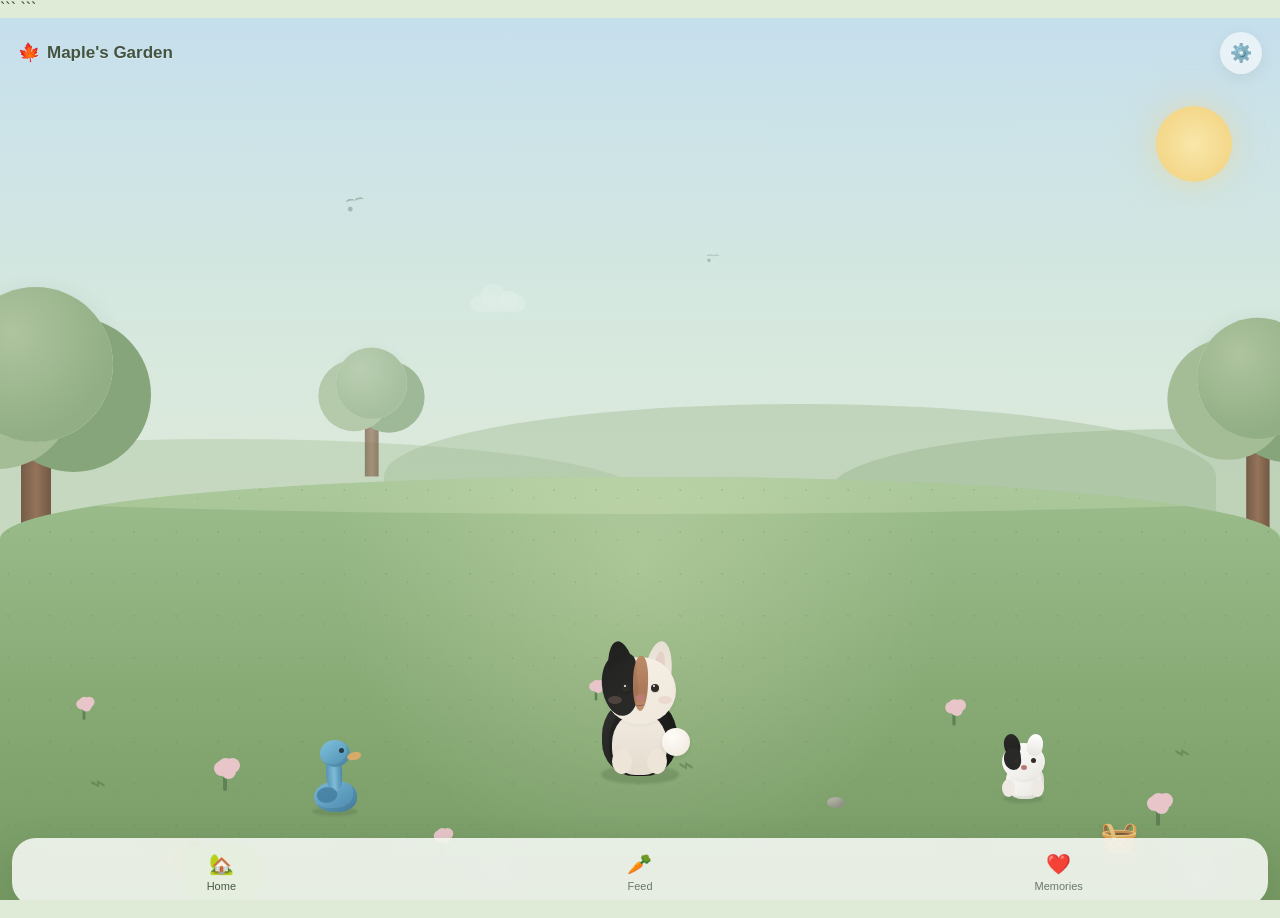
==== Maple/index.html @ 2dfc3975 "Add files via upload" ====
<!DOCTYPE html>

<html lang="en">
<head>
    <meta charset="UTF-8">

```
<meta
    name="viewport"
    content="width=device-width, initial-scale=1.0, viewport-fit=cover"
>

<meta name="theme-color" content="#dfead7">

<meta name="apple-mobile-web-app-capable" content="yes">
<meta name="apple-mobile-web-app-status-bar-style" content="default">
<meta name="apple-mobile-web-app-title" content="Maple's Garden">

<title>Maple's Garden 🍁</title>

<link rel="manifest" href="manifest.json">
<link rel="apple-touch-icon" href="assets/icon.svg">
<link rel="stylesheet" href="styles.css">
```

</head>

<body>

<div id="app">

```
<!-- TOP BAR -->
<header class="top-bar">

    <div class="app-title">
        <span class="maple-leaf">🍁</span>
        <span>Maple's Garden</span>
    </div>

    <button
        id="settingsButton"
        class="icon-button"
        aria-label="Settings"
    >
        ⚙️
    </button>

</header>


<!-- MAIN WORLD -->
<main id="world">

    <!-- SKY -->
    <div class="sky">

        <div id="sun" class="sun"></div>
        <div id="moon" class="moon"></div>

        <div class="cloud cloud-one"></div>
        <div class="cloud cloud-two"></div>
        <div class="cloud cloud-three"></div>

        <div class="bird bird-one">•</div>
        <div class="bird bird-two">•</div>

    </div>


    <!-- DISTANT LANDSCAPE -->
    <div class="distant-hills">

        <div class="hill hill-one"></div>
        <div class="hill hill-two"></div>
        <div class="hill hill-three"></div>

    </div>


    <!-- TREES -->
    <div class="trees">

        <div class="tree tree-one">
            <div class="tree-crown"></div>
            <div class="tree-trunk"></div>
        </div>

        <div class="tree tree-two">
            <div class="tree-crown"></div>
            <div class="tree-trunk"></div>
        </div>

        <div class="tree tree-three">
            <div class="tree-crown"></div>
            <div class="tree-trunk"></div>
        </div>

    </div>


    <!-- GARDEN -->
    <div class="garden">

        <div class="garden-light"></div>
        <div class="grass-layer"></div>


        <!-- GRASS TUFTS -->
        <div class="grass-tuft tuft-one">⌁</div>
        <div class="grass-tuft tuft-two">⌁</div>
        <div class="grass-tuft tuft-three">⌁</div>
        <div class="grass-tuft tuft-four">⌁</div>
        <div class="grass-tuft tuft-five">⌁</div>


        <!-- FLOWERS -->
        <div class="flower flower-one"><span></span></div>
        <div class="flower flower-two"><span></span></div>
        <div class="flower flower-three"><span></span></div>
        <div class="flower flower-four"><span></span></div>
        <div class="flower flower-five"><span></span></div>
        <div class="flower flower-six"><span></span></div>


        <!-- GARDEN OBJECTS -->

        <div
            class="garden-object carrot"
            title="Maple's carrot"
        >
            🥕
        </div>

        <div class="garden-object basket">
            🧺
        </div>

        <div class="garden-stone stone-one"></div>
        <div class="garden-stone stone-two"></div>
        <div class="garden-stone stone-three"></div>


        <!-- =====================================================
             MEEPS' SPECIAL TOYS
             Blue long-necked duck
             White and black rabbit teddy
             ===================================================== -->

        <div
            class="special-toy duck-toy"
            id="duckToy"
            aria-hidden="true"
        >

            <div class="duck-body"></div>

            <div class="duck-neck"></div>

            <div class="duck-head">

                <div class="duck-eye"></div>

                <div class="duck-beak"></div>

            </div>

            <div class="duck-wing"></div>

        </div>


        <div
            class="special-toy rabbit-teddy-toy"
            id="rabbitTeddyToy"
            aria-hidden="true"
        >

            <div class="teddy-body"></div>

            <div class="teddy-head">

                <div class="teddy-ear-black"></div>

                <div class="teddy-ear-white"></div>

                <div class="teddy-face-patch"></div>

                <div class="teddy-eye teddy-eye-left"></div>

                <div class="teddy-eye teddy-eye-right"></div>

                <div class="teddy-nose"></div>

            </div>

            <div class="teddy-paw teddy-paw-left"></div>

            <div class="teddy-paw teddy-paw-right"></div>

        </div>


        <!-- =====================================================
             MEEPS
             ===================================================== -->

        <div
            id="rabbit"
            class="rabbit idle"
            role="button"
            tabindex="0"
            aria-label="Meeps"
        >

            <div class="rabbit-shadow"></div>

            <div class="rabbit-body">

                <!-- EARS -->
                <div class="ear maple-black-ear"></div>
                <div class="ear maple-light-ear"></div>


                <!-- HEAD -->
                <div class="rabbit-head">

                    <!-- BLACK FACE PATCH -->
                    <div class="maple-face-patch"></div>


                    <!-- TAN FOREHEAD STRIPE -->
                    <div class="maple-tan-stripe"></div>


                    <!-- EYES -->
                    <div class="eye eye-left">
                        <span class="eye-glint"></span>
                    </div>

                    <div class="eye eye-right">
                        <span class="eye-glint"></span>
                    </div>


                    <!-- CHEEKS -->
                    <div class="cheek cheek-left"></div>
                    <div class="cheek cheek-right"></div>


                    <!-- NOSE -->
                    <div class="nose"></div>


                    <!-- MOUTH -->
                    <div class="mouth"></div>

                </div>


                <!-- CHEST PATCH -->
                <div class="cream-chest"></div>


                <!-- FRONT PAWS -->
                <div class="front-paw paw-left"></div>
                <div class="front-paw paw-right"></div>


                <!-- TAIL -->
                <div class="rabbit-tail"></div>

            </div>

        </div>


        <!-- MESSAGE -->
        <div
            id="messageBubble"
            class="message-bubble hidden"
        >

            <span id="messageText"></span>

        </div>


        <!-- HEART -->
        <div
            id="heartEffect"
            class="heart-effect hidden"
        >
            ❤️
        </div>

    </div>

</main>


<!-- BOTTOM NAV -->
<nav class="bottom-nav">

    <button
        id="homeButton"
        class="nav-button active"
    >
        <span class="nav-icon">🏡</span>
        <span>Home</span>
    </button>


    <button
        id="feedButton"
        class="nav-button"
    >
        <span class="nav-icon">🥕</span>
        <span>Feed</span>
    </button>


    <button
        id="memoriesButton"
        class="nav-button"
    >
        <span class="nav-icon">❤️</span>
        <span>Memories</span>
    </button>

</nav>


<!-- =========================================================
     MEMORIES SCREEN
     ========================================================= -->

<section
    id="memoriesScreen"
    class="overlay-screen hidden"
>

    <div class="screen-header">

        <button
            id="closeMemoriesButton"
            class="back-button"
            aria-label="Back"
        >
            ←
        </button>

        <div>

            <h2>Maple's Memories</h2>

            <p class="screen-subtitle">
                Little moments that stay with us.
            </p>

        </div>

    </div>


    <div class="memory-card">

        <div
            class="memory-placeholder"
            id="memoryPlaceholder"
        >
            🐰
        </div>


        <h3>Keep a little piece of Maple</h3>


        <p>
            Add favourite photos and little moments
            with Maple here.
        </p>


        <label
            for="memoryFileInput"
            class="photo-upload-button"
        >
            📸 Add a Memory
        </label>


        <input
            type="file"
            id="memoryFileInput"
            accept="image/*"
            capture="environment"
            hidden
        >

    </div>


    <!-- UPLOAD PANEL -->
    <div
        id="memoryUploadPanel"
        class="memory-upload-panel hidden"
    >

        <div class="upload-preview-wrapper">

            <img
                id="memoryPreview"
                class="memory-preview"
                alt="Memory preview"
            >

        </div>


        <label class="input-label">

            Caption

            <input
                type="text"
                id="memoryCaption"
                class="memory-input"
                maxlength="100"
                placeholder="A little moment with Maple..."
            >

        </label>


        <label class="input-label">

            Date

            <input
                type="date"
                id="memoryDate"
                class="memory-input"
            >

        </label>


        <div class="upload-actions">

            <button
                id="cancelMemoryButton"
                class="secondary-action-button"
            >
                Cancel
            </button>


            <button
                id="saveMemoryButton"
                class="primary-button"
            >
                Save Memory ❤️
            </button>

        </div>


        <p
            id="uploadStatus"
            class="upload-status"
        ></p>

    </div>


    <!-- MEMORY GALLERY -->
    <div class="memories-section">

        <div class="memories-section-header">

            <h3>Your Memories</h3>

            <span
                id="memoryCount"
                class="memory-count"
            >
                0
            </span>

        </div>


        <div
            id="memoryGallery"
            class="memory-gallery"
        ></div>


        <div
            id="emptyMemories"
            class="empty-memories"
        >

            <div class="empty-memory-icon">
                🐰
            </div>


            <h3>Your memories will live here</h3>


            <p>
                Add your first photo of Maple
                to start filling the garden.
            </p>

        </div>

    </div>

</section>


<!-- =========================================================
     PHOTO VIEWER
     ========================================================= -->

<div
    id="photoViewer"
    class="photo-viewer hidden"
>

    <button
        id="closePhotoViewer"
        class="photo-viewer-close"
        aria-label="Close photo"
    >
        ×
    </button>


    <img
        id="viewerImage"
        src=""
        alt="Maple memory"
    >


    <div
        id="viewerCaption"
        class="viewer-caption"
    ></div>

</div>


<!-- =========================================================
     SETTINGS
     ========================================================= -->

<section
    id="settingsScreen"
    class="overlay-screen hidden"
>

    <div class="screen-header">

        <button
            id="closeSettingsButton"
            class="back-button"
            aria-label="Back"
        >
            ←
        </button>


        <h2>Settings</h2>

    </div>


    <div class="settings-content">

        <div class="setting-card">

            <div>

                <strong>Maple's visits</strong>

                <p>
                    How often Maple interacts with you.
                </p>

            </div>


            <select id="visitFrequency">

                <option value="often">
                    Often
                </option>

                <option
                    value="normal"
                    selected
                >
                    Occasionally
                </option>

                <option value="rare">
                    Rarely
                </option>

                <option value="off">
                    Off
                </option>

            </select>

        </div>


        <div class="setting-card">

            <div>

                <strong>Sound</strong>

                <p>
                    Little garden sounds.
                </p>

            </div>


            <label class="toggle">

                <input
                    type="checkbox"
                    id="soundToggle"
                >

                <span class="slider"></span>

            </label>

        </div>


        <div class="setting-card">

            <div>

                <strong>Maple's personality</strong>

                <p>
                    Gentle, curious and always ready
                    for a hop.
                </p>

            </div>


            <span class="setting-value">
                Gentle
            </span>

        </div>

    </div>

</section>


<!-- =========================================================
     FEED MODAL
     ========================================================= -->

<div
    id="feedModal"
    class="modal hidden"
>

    <div class="modal-card">

        <div class="modal-rabbit">
            🐰
        </div>


        <h2>
            Give Maple a snack?
        </h2>


        <p>
            Choose something for Maple.
        </p>


        <div class="food-options">

            <button
                class="food-button"
                data-food="carrot"
            >
                🥕
                <span>Carrot</span>
            </button>


            <button
                class="food-button"
                data-food="grass"
            >
                🌿
                <span>Grass</span>
            </button>


            <button
                class="food-button"
                data-food="apple"
            >
                🍎
                <span>Apple</span>
            </button>

        </div>


        <button
            id="closeFeedButton"
            class="secondary-button"
        >
            Maybe later
        </button>

    </div>

</div>
```

</div>

<script src="app.js"></script>

</body>
</html>
---- Maple/styles.css ----
/* =========================================================
   MAPLE'S GARDEN
   Visual Style v2 — Clean CSS
   ========================================================= */

* {
    box-sizing: border-box;
    margin: 0;
    padding: 0;
}

html,
body {
    width: 100%;
    height: 100%;
    overflow: hidden;
}

body {
    font-family:
        -apple-system,
        BlinkMacSystemFont,
        "Segoe UI",
        sans-serif;

    background: #dfead7;
    color: #344234;
    -webkit-font-smoothing: antialiased;
    user-select: none;
}

/* =========================================================
   APP
   ========================================================= */

#app {
    position: relative;
    width: 100%;
    height: 100%;
    overflow: hidden;
    background: #dfead7;
}

/* =========================================================
   TOP BAR
   ========================================================= */

.top-bar {
    position: absolute;
    top: 0;
    left: 0;
    width: 100%;
    height: 70px;

    padding:
        env(safe-area-inset-top)
        18px
        0
        18px;

    display: flex;
    align-items: center;
    justify-content: space-between;

    z-index: 100;
}

.app-title {
    display: flex;
    align-items: center;
    gap: 7px;

    font-size: 17px;
    font-weight: 600;
    color: #435441;

    text-shadow:
        0 1px 1px rgba(255, 255, 255, 0.4);
}

.maple-leaf {
    display: inline-block;
    font-size: 18px;
    transform: rotate(-8deg);
}

.icon-button {
    width: 42px;
    height: 42px;

    border: none;
    border-radius: 50%;
    background: rgba(255, 255, 255, 0.58);

    font-size: 18px;
    cursor: pointer;

    backdrop-filter: blur(10px);

    box-shadow:
        0 4px 15px rgba(50, 70, 50, 0.08);
}

/* =========================================================
   WORLD
   ========================================================= */

#world {
    position: absolute;
    inset: 0;
    overflow: hidden;
}

/* =========================================================
   SKY
   ========================================================= */

.sky {
    position: absolute;
    inset: 0;
    height: 66%;

    background:
        linear-gradient(
            to bottom,
            #c6dfed 0%,
            #d5e8df 48%,
            #e2ead7 100%
        );

    transition: background 2s ease;
}

/* =========================================================
   SUN
   ========================================================= */

.sun {
    position: absolute;

    width: 76px;
    height: 76px;
    border-radius: 50%;

    background:
        radial-gradient(
            circle,
            #f9e7aa 0%,
            #f4d88b 65%,
            #efce78 100%
        );

    top: 88px;
    right: 48px;

    box-shadow:
        0 0 25px rgba(244, 216, 139, 0.45),
        0 0 60px rgba(244, 216, 139, 0.2);
}

/* =========================================================
   MOON
   ========================================================= */

.moon {
    position: absolute;

    width: 58px;
    height: 58px;
    border-radius: 50%;

    background: #f7f2d9;

    top: 92px;
    right: 58px;

    opacity: 0;
    transition: opacity 1s ease;

    box-shadow:
        0 0 25px rgba(245, 241, 217, 0.3);
}

.moon::after {
    content: "";

    position: absolute;
    width: 58px;
    height: 58px;
    border-radius: 50%;

    background: #314754;

    left: 18px;
    top: -7px;
}

/* =========================================================
   CLOUDS
   ========================================================= */

.cloud {
    position: absolute;

    width: 100px;
    height: 31px;
    border-radius: 30px;

    background: rgba(255, 255, 255, 0.42);
    filter: blur(0.2px);
}

.cloud::before,
.cloud::after {
    content: "";

    position: absolute;

    background: rgba(255, 255, 255, 0.42);
    border-radius: 50%;
}

.cloud::before {
    width: 45px;
    height: 45px;

    left: 18px;
    bottom: 7px;
}

.cloud::after {
    width: 34px;
    height: 34px;

    right: 12px;
    bottom: 5px;
}

.cloud-one {
    top: 128px;
    left: -100px;

    animation:
        cloudMove
        38s
        linear
        infinite;
}

.cloud-two {
    top: 205px;
    right: -120px;

    transform: scale(0.72);

    animation:
        cloudMoveReverse
        48s
        linear
        infinite;
}

.cloud-three {
    top: 270px;
    left: 35%;

    transform: scale(0.55);
    opacity: 0.35;

    animation:
        cloudFloat
        30s
        ease-in-out
        infinite;
}

@keyframes cloudMove {
    from {
        transform: translateX(-100px);
    }

    to {
        transform: translateX(520px);
    }
}

@keyframes cloudMoveReverse {
    from {
        transform: translateX(100px);
    }

    to {
        transform: translateX(-520px);
    }
}

@keyframes cloudFloat {
    0%,
    100% {
        transform:
            translateX(-15px)
            scale(0.55);
    }

    50% {
        transform:
            translateX(15px)
            scale(0.55);
    }
}

/* =========================================================
   BIRDS
   ========================================================= */

.bird {
    position: absolute;

    width: 18px;
    height: 8px;

    color: #718478;
    font-size: 18px;
    opacity: 0.45;

    transform: rotate(-10deg);
}

.bird::before,
.bird::after {
    content: "";

    position: absolute;

    width: 9px;
    height: 5px;

    border-top:
        2px solid #718478;

    border-radius: 50%;
}

.bird::before {
    left: 0;
}

.bird::after {
    right: 0;
}

.bird-one {
    top: 180px;
    left: 27%;

    animation:
        birdFly
        18s
        linear
        infinite;
}

.bird-two {
    top: 235px;
    left: 55%;

    transform: scale(0.7);

    animation:
        birdFly
        23s
        linear
        infinite;
}

@keyframes birdFly {
    from {
        transform:
            translateX(-50px)
            translateY(0);
    }

    50% {
        transform:
            translateX(70px)
            translateY(-8px);
    }

    to {
        transform:
            translateX(180px)
            translateY(0);
    }
}

/* =========================================================
   DISTANT HILLS
   ========================================================= */

.distant-hills {
    position: absolute;

    left: 0;
    right: 0;
    top: 34%;
    height: 25%;

    z-index: 2;
    pointer-events: none;
}

.hill {
    position: absolute;

    bottom: 0;

    border-radius: 50% 50% 0 0;
    opacity: 0.45;
}

.hill-one {
    left: -15%;

    width: 65%;
    height: 110px;

    background: #a9c39d;
}

.hill-two {
    left: 30%;

    width: 65%;
    height: 145px;

    background: #a2bd97;
}

.hill-three {
    right: -20%;

    width: 55%;
    height: 120px;

    background: #97b58c;
}

/* =========================================================
   TREES
   ========================================================= */

.trees {
    position: absolute;

    top: 19%;
    left: 0;
    width: 100%;
    height: 42%;

    z-index: 4;
    pointer-events: none;
}

.tree {
    position: absolute;
    bottom: 0;
}

.tree-one {
    left: -42px;
}

.tree-two {
    right: -55px;

    transform: scale(0.78);
}

.tree-three {
    left: 23%;
    bottom: 15px;

    transform: scale(0.46);
    opacity: 0.7;
}

.tree-trunk {
    width: 30px;
    height: 125px;

    background:
        linear-gradient(
            to right,
            #755b47,
            #94745a,
            #735844
        );

    margin: auto;

    border-radius:
        10px
        10px
        0
        0;
}

.tree-crown {
    position: relative;

    width: 155px;
    height: 155px;

    background:
        radial-gradient(
            circle at 35% 30%,
            #aec49f,
            #91ae84 70%
        );

    border-radius: 50%;

    box-shadow:
        -38px 27px 0 #a5bd96,
        38px 30px 0 #86a57b,
        0 5px 25px rgba(50, 80, 50, 0.1);
}

/* =========================================================
   GARDEN
   ========================================================= */

.garden {
    position: absolute;

    left: 0;
    right: 0;
    bottom: 0;
    height: 49%;

    overflow: hidden;

    background:
        linear-gradient(
            to bottom,
            #9cbd8d 0%,
            #88ab76 48%,
            #759862 100%
        );

    border-radius:
        48%
        48%
        0
        0 /
        14%
        14%
        0
        0;

    z-index: 10;
}

.garden::before {
    content: "";

    position: absolute;

    left: -10%;
    right: -10%;
    top: -18px;
    height: 55px;

    border-radius: 50%;

    background:
        rgba(189, 214, 170, 0.45);
}

.garden-light {
    position: absolute;
    inset: 0;

    background:
        radial-gradient(
            circle at 50% 20%,
            rgba(255, 255, 220, 0.22),
            transparent 42%
        );

    pointer-events: none;
}

.grass-layer {
    position: absolute;
    inset: 0;

    opacity: 0.18;

    background-image:
        radial-gradient(
            circle at 20% 30%,
            #4f7348 1px,
            transparent 1px
        ),
        radial-gradient(
            circle at 70% 50%,
            #4f7348 1px,
            transparent 1px
        );

    background-size:
        42px 42px;
}

/* =========================================================
   GRASS TUFTS
   ========================================================= */

.grass-tuft {
    position: absolute;

    color: #55794e;
    font-size: 27px;
    opacity: 0.55;

    z-index: 4;
}

.tuft-one {
    left: 7%;
    bottom: 27%;
}

.tuft-two {
    left: 28%;
    bottom: 12%;
}

.tuft-three {
    left: 53%;
    bottom: 31%;
}

.tuft-four {
    right: 24%;
    bottom: 14%;
}

.tuft-five {
    right: 7%;
    bottom: 34%;
}

/* =========================================================
   FLOWERS
   ========================================================= */

.flower {
    position: absolute;

    width: 14px;
    height: 32px;

    z-index: 5;
}

.flower::before {
    content: "";

    position: absolute;

    width: 4px;
    height: 25px;

    background: #5d8255;

    left: 5px;
    top: 8px;

    border-radius: 5px;
}

.flower span {
    position: absolute;

    width: 15px;
    height: 15px;

    border-radius: 50%;

    background: #e7c5c9;

    top: 0;

    box-shadow:
        7px 0 0 #e7c5c9,
        3px 6px 0 #e7c5c9,
        -4px 3px 0 #e7c5c9;
}

.flower-one {
    left: 17%;
    bottom: 29%;
}

.flower-two {
    left: 74%;
    bottom: 43%;

    transform: scale(0.8);
}

.flower-three {
    left: 34%;
    bottom: 14%;

    transform: scale(0.75);
}

.flower-four {
    right: 9%;
    bottom: 21%;
}

.flower-five {
    left: 46%;
    bottom: 48%;

    transform: scale(0.62);
}

.flower-six {
    left: 6%;
    bottom: 44%;

    transform: scale(0.7);
}

/* =========================================================
   GARDEN OBJECTS
   ========================================================= */

.garden-object {
    position: absolute;

    font-size: 31px;

    filter:
        drop-shadow(
            0 4px 3px rgba(0, 0, 0, 0.13)
        );

    z-index: 15;
}

.carrot {
    left: 13%;
    bottom: 10%;
}

.basket {
    right: 11%;
    bottom: 14%;
    opacity: 0.82;
}

.garden-stone {
    position: absolute;

    background:
        linear-gradient(
            145deg,
            #b5b7a8,
            #929786
        );

    border-radius: 50%;

    box-shadow:
        inset -3px -3px 4px
        rgba(0, 0, 0, 0.08);
}

.stone-one {
    width: 25px;
    height: 14px;

    left: 38%;
    bottom: 9%;
}

.stone-two {
    width: 18px;
    height: 11px;

    right: 34%;
    bottom: 25%;
}

.stone-three {
    width: 30px;
    height: 16px;

    right: 5%;
    bottom: 8%;
}

/* =========================================================
   MEEPS' SPECIAL TOYS
   Blue Long-Necked Duck + White/Black Rabbit Teddy
   ========================================================= */

.special-toy {
    position: absolute;

    pointer-events: none;
    transform-origin: bottom center;

    z-index: 22;
    display: block;
}

/* =========================================================
   BLUE LONG-NECKED DUCK
   ========================================================= */

.duck-toy {
    left: 24%;
    bottom: 24%;
    width: 58px;
    height: 72px;
    animation:
        duckIdle
        4.5s
        ease-in-out
        infinite;
}

.duck-body {
    position: absolute;

    left: 7px;
    bottom: 0;

    width: 43px;
    height: 31px;

    background:
        linear-gradient(
            145deg,
            #78b8d8,
            #4a86aa
        );

    border-radius:
        55%
        48%
        45%
        50%;

    box-shadow:
        inset -4px -4px 0
        rgba(0, 0, 0, 0.09);
}

.duck-neck {
    position: absolute;

    left: 19px;
    bottom: 21px;

    width: 16px;
    height: 40px;

    background:
        linear-gradient(
            to right,
            #5794b5,
            #7dbbd6,
            #4b87a9
        );

    border-radius:
        50%
        50%
        40%
        40%;

    transform:
        rotate(-3deg);
}

.duck-head {
    position: absolute;

    left: 13px;
    top: 0;

    width: 30px;
    height: 27px;

    background:
        linear-gradient(
            145deg,
            #7fc1dd,
            #4d8eaf
        );

    border-radius: 50%;

    box-shadow:
        inset -3px -3px 0
        rgba(0, 0, 0, 0.08);
}

.duck-eye {
    position: absolute;

    width: 5px;
    height: 5px;

    border-radius: 50%;
    background: #273b43;

    right: 6px;
    top: 8px;
}

.duck-beak {
    position: absolute;

    width: 14px;
    height: 8px;

    right: -11px;
    top: 12px;

    background: #d6aa67;

    border-radius:
        70%
        40%
        60%
        40%;

    transform:
        rotate(-4deg);
}

.duck-wing {
    position: absolute;

    width: 20px;
    height: 16px;

    left: 10px;
    bottom: 9px;

    background:
        rgba(65, 122, 156, 0.78);

    border-radius:
        60%
        40%
        60%
        40%;

    transform:
        rotate(12deg);
}

.duck-toy::after {
    content: "";

    position: absolute;

    width: 46px;
    height: 9px;

    left: 5px;
    bottom: -4px;

    border-radius: 50%;

    background:
        rgba(45, 65, 40, 0.16);

    filter: blur(1px);

    z-index: -1;
}

/* =========================================================
   LITTLE WHITE + BLACK RABBIT TEDDY
   ========================================================= */

.rabbit-teddy-toy {
    right: 18%;
    bottom: 27%;
    width: 54px;
    height: 58px;
    animation:
        teddyIdle
        5.2s
        ease-in-out
        infinite;
}

.teddy-body {
    position: absolute;

    left: 10px;
    bottom: 0;

    width: 38px;
    height: 37px;

    background:
        linear-gradient(
            145deg,
            #ffffff,
            #e8e6df
        );

    border-radius:
        48%
        48%
        42%
        42%;

    box-shadow:
        inset -3px -3px 0
        rgba(0, 0, 0, 0.06);
}

.teddy-head {
    position: absolute;

    left: 6px;
    top: 2px;

    width: 43px;
    height: 37px;

    background:
        linear-gradient(
            145deg,
            #ffffff,
            #e9e7e1
        );

    border-radius: 50%;

    box-shadow:
        0 2px 3px
        rgba(0, 0, 0, 0.06);
}

.teddy-ear-black {
    position: absolute;

    width: 16px;
    height: 22px;

    left: 2px;
    top: -9px;

    background:
        linear-gradient(
            to bottom,
            #292a28,
            #20211f
        );

    border-radius:
        55%
        55%
        45%
        45%;

    transform:
        rotate(-12deg);
}

.teddy-ear-white {
    position: absolute;

    width: 16px;
    height: 22px;

    right: 2px;
    top: -9px;

    background:
        linear-gradient(
            to bottom,
            #ffffff,
            #e8e5df
        );

    border-radius:
        55%
        55%
        45%
        45%;

    transform:
        rotate(10deg);
}

.teddy-face-patch {
    position: absolute;

    width: 17px;
    height: 22px;

    left: 2px;
    top: 5px;

    background: #292a28;

    border-radius:
        50%
        35%
        45%
        55%;

    transform:
        rotate(-5deg);
}

.teddy-eye {
    position: absolute;

    width: 5px;
    height: 5px;

    border-radius: 50%;
    background: #302d29;

    top: 15px;

    z-index: 3;
}

.teddy-eye-left {
    left: 12px;
}

.teddy-eye-right {
    right: 9px;
}

.teddy-nose {
    position: absolute;

    width: 6px;
    height: 5px;

    left: 19px;
    top: 22px;

    border-radius: 50%;

    background: #b87976;

    z-index: 4;
}

.teddy-paw {
    position: absolute;

    width: 13px;
    height: 18px;

    bottom: 2px;

    background: #eeeae3;

    border-radius: 50%;
}

.teddy-paw-left {
    left: 6px;
}

.teddy-paw-right {
    right: 6px;
}

.rabbit-teddy-toy::after {
    content: "";

    position: absolute;

    width: 40px;
    height: 9px;

    left: 7px;
    bottom: -4px;

    border-radius: 50%;

    background:
        rgba(45, 65, 40, 0.15);

    filter: blur(1px);

    z-index: -1;
}

/* =========================================================
   TOY IDLE ANIMATIONS
   ========================================================= */

@keyframes duckIdle {
    0%,
    100% {
        transform:
            translateY(0)
            rotate(0deg);
    }

    50% {
        transform:
            translateY(-2px)
            rotate(-1deg);
    }
}

@keyframes teddyIdle {
    0%,
    100% {
        transform:
            translateY(0)
            rotate(0deg);
    }

    50% {
        transform:
            translateY(-1px)
            rotate(1deg);
    }
}

/* =========================================================
   MAPLE / MEEPS
   ========================================================= */

.rabbit {
    position: absolute;

    width: 112px;
    height: 128px;

    left: 50%;
    top: 55%;

    transform:
        translate(-50%, -50%);

    cursor: pointer;

    z-index: 30;

    transition:
        left 1.6s ease-in-out,
        top 1.6s ease-in-out;

    touch-action: manipulation;

    will-change:
        left,
        top,
        transform;
}

/* =========================================================
   MAPLE SHADOW
   ========================================================= */

.rabbit-shadow {
    position: absolute;

    width: 78px;
    height: 19px;

    border-radius: 50%;

    background:
        rgba(40, 60, 35, 0.18);

    bottom: 0;
    left: 17px;

    filter: blur(1px);
}

/* =========================================================
   MAPLE BODY
   ========================================================= */

.rabbit-body {
    position: absolute;

    left: 18px;
    bottom: 8px;

    width: 75px;
    height: 79px;

    background:
        linear-gradient(
            145deg,
            #292a27 0%,
            #20211f 40%,
            #181916 100%
        );

    border-radius:
        48%
        48%
        43%
        43%;

    box-shadow:
        inset -7px -5px 0
        rgba(0, 0, 0, 0.12),
        inset 7px 5px 0
        rgba(255, 255, 255, 0.035);
}

/* =========================================================
   CREAM CHEST
   ========================================================= */

.cream-chest {
    position: absolute;

    width: 55px;
    height: 63px;

    left: 10px;
    bottom: 1px;

    background:
        linear-gradient(
            to bottom,
            #f6efe4,
            #e8dfd2
        );

    border-radius:
        50%
        50%
        42%
        42%;

    opacity: 0.98;

    z-index: 1;
}

/* =========================================================
   EARS
   ========================================================= */

.ear {
    position: absolute;

    width: 27px;
    height: 70px;

    top: -56px;

    border-radius:
        55%
        55%
        45%
        45%;

    z-index: -1;
}

.maple-black-ear {
    left: 7px;

    background:
        linear-gradient(
            to bottom,
            #20211f,
            #292a27
        );

    transform:
        rotate(-9deg);
}

.maple-light-ear {
    right: 6px;

    background:
        linear-gradient(
            to bottom,
            #e7dfd3,
            #f4eee5
        );

    transform:
        rotate(8deg);
}

.maple-light-ear::after {
    content: "";

    position: absolute;

    width: 12px;
    height: 48px;

    left: 8px;
    top: 10px;

    border-radius: 50%;

    background: #d8a9a5;

    opacity: 0.3;
}

/* =========================================================
   HEAD
   ========================================================= */

.rabbit-head {
    position: absolute;

    width: 72px;
    height: 67px;

    background:
        linear-gradient(
            145deg,
            #f8f2e8,
            #eee6da
        );

    border-radius: 50%;

    left: 2px;
    top: -40px;

    z-index: 4;

    box-shadow:
        0 2px 4px
        rgba(0, 0, 0, 0.04);
}

/* =========================================================
   BLACK FACE PATCH
   ========================================================= */

.maple-face-patch {
    position: absolute;

    left: -2px;
    top: -2px;

    width: 36px;
    height: 61px;

    background:
        linear-gradient(
            145deg,
            #20211f,
            #292a27
        );

    border-radius:
        50%
        18%
        48%
        55%;

    transform:
        rotate(-5deg);

    z-index: 1;
    opacity: 0.99;
}

/* =========================================================
   TAN FOREHEAD / NOSE STRIPE
   ========================================================= */

.maple-tan-stripe {
    position: absolute;

    width: 15px;
    height: 55px;

    left: 29px;
    top: -1px;

    background:
        linear-gradient(
            to bottom,
            #b98763,
            #a97554 65%,
            #c18c68
        );

    border-radius:
        50%
        45%
        55%
        55%;

    transform:
        rotate(1deg);

    z-index: 2;
    opacity: 0.96;
}

/* =========================================================
   EYES
   ========================================================= */

.eye {
    position: absolute;

    width: 8px;
    height: 8px;

    border-radius: 50%;

    background: #302d29;

    top: 27px;

    z-index: 5;

    box-shadow:
        0 1px 1px
        rgba(0, 0, 0, 0.15);
}

.eye-left {
    left: 18px;
}

.eye-right {
    right: 17px;
}

.eye-glint {
    position: absolute;

    width: 2px;
    height: 2px;

    border-radius: 50%;

    background: white;

    left: 2px;
    top: 1px;
}

/* =========================================================
   CHEEKS
   ========================================================= */

.cheek {
    position: absolute;

    width: 14px;
    height: 8px;

    border-radius: 50%;

    background:
        rgba(218, 160, 160, 0.22);

    top: 39px;

    z-index: 4;
}

.cheek-left {
    left: 4px;
}

.cheek-right {
    right: 4px;
}

/* =========================================================
   NOSE
   ========================================================= */

.nose {
    position: absolute;

    width: 8px;
    height: 6px;

    background: #bc7d78;

    border-radius: 50%;

    left: 32px;
    top: 38px;

    z-index: 6;
}

/* =========================================================
   MOUTH
   ========================================================= */

.mouth {
    position: absolute;

    width: 9px;
    height: 5px;

    left: 31px;
    top: 44px;

    border-bottom:
        1.5px solid #80615a;

    border-radius:
        0
        0
        50%
        50%;

    z-index: 5;
}

/* =========================================================
   FRONT PAWS
   ========================================================= */

.front-paw {
    position: absolute;

    width: 20px;
    height: 25px;

    background: #eee5d9;

    border-radius: 50%;

    bottom: 2px;

    z-index: 4;
}

.paw-left {
    left: 10px;
}

.paw-right {
    right: 10px;
}

/* =========================================================
   TAIL
   ========================================================= */

.rabbit-tail {
    position: absolute;

    width: 28px;
    height: 28px;

    border-radius: 50%;

    background:
        radial-gradient(
            circle at 35% 30%,
            #fffdf8,
            #eee6db
        );

    right: -13px;
    bottom: 20px;

    z-index: 5;

    box-shadow:
        0 2px 4px
        rgba(0, 0, 0, 0.08);
}

/* =========================================================
   MAPLE ANIMATIONS
   ========================================================= */

.rabbit.idle {
    animation:
        rabbitIdle
        3.2s
        ease-in-out
        infinite;
}

.rabbit.hop {
    animation:
        rabbitHop
        0.7s
        ease-in-out
        2;
}

.rabbit.sleeping {
    animation:
        rabbitSleep
        4s
        ease-in-out
        infinite;
}

.rabbit.happy {
    animation:
        rabbitHappy
        0.5s
        ease-in-out
        3;
}

@keyframes rabbitIdle {
    0%,
    100% {
        transform:
            translate(-50%, -50%)
            translateY(0);
    }

    50% {
        transform:
            translate(-50%, -50%)
            translateY(-3px);
    }
}

@keyframes rabbitHop {
    0% {
        transform:
            translate(-50%, -50%)
            translateY(0)
            scale(1);
    }

    50% {
        transform:
            translate(-50%, -50%)
            translateY(-22px)
            scale(1.04);
    }

    100% {
        transform:
            translate(-50%, -50%)
            translateY(0)
            scale(1);
    }
}

@keyframes rabbitSleep {
    0%,
    100% {
        transform:
            translate(-50%, -50%)
            rotate(0deg);
    }

    50% {
        transform:
            translate(-50%, -50%)
            rotate(2deg);
    }
}

@keyframes rabbitHappy {
    0%,
    100% {
        transform:
            translate(-50%, -50%)
            translateY(0);
    }

    50% {
        transform:
            translate(-50%, -50%)
            translateY(-14px)
            rotate(-3deg);
    }
}

/* =========================================================
   MESSAGE BUBBLE
   ========================================================= */

.message-bubble {
    position: absolute;

    max-width: 220px;

    padding:
        12px
        16px;

    border-radius: 18px;

    background:
        rgba(255, 255, 255, 0.94);

    box-shadow:
        0 8px 25px
        rgba(50, 70, 50, 0.12);

    color: #40503f;

    font-size: 14px;
    line-height: 1.4;

    z-index: 50;

    opacity: 1;

    transform:
        translate(-50%, -100%);

    transition:
        opacity 0.3s ease,
        transform 0.3s ease;

    pointer-events: none;
}

.message-bubble::after {
    content: "";

    position: absolute;

    bottom: -8px;
    left: 50%;

    transform:
        translateX(-50%);

    border-left:
        8px solid transparent;

    border-right:
        8px solid transparent;

    border-top:
        8px solid rgba(255, 255, 255, 0.94);
}

.message-bubble.hidden {
    opacity: 0;

    transform:
        translate(-50%, -90%);
}

/* =========================================================
   HEART
   ========================================================= */

.heart-effect {
    position: absolute;

    font-size: 28px;

    z-index: 100;
    pointer-events: none;

    animation:
        heartFloat
        1.2s
        ease-out
        forwards;
}

.heart-effect.hidden {
    display: none;
}

@keyframes heartFloat {
    0% {
        opacity: 1;

        transform:
            translate(-50%, 0)
            scale(0.7);
    }

    100% {
        opacity: 0;

        transform:
            translate(-50%, -80px)
            scale(1.2);
    }
}

/* =========================================================
   BOTTOM NAV
   ========================================================= */

.bottom-nav {
    position: absolute;

    left: 12px;
    right: 12px;

    bottom:
        calc(
            12px +
            env(safe-area-inset-bottom)
        );

    height: 68px;

    display: flex;
    justify-content: space-around;
    align-items: center;

    background:
        rgba(255, 255, 255, 0.82);

    backdrop-filter: blur(15px);

    border-radius: 24px;

    box-shadow:
        0 10px 35px
        rgba(50, 70, 50, 0.14);

    z-index: 150;
}

.nav-button {
    border: none;
    background: transparent;

    min-width: 80px;
    height: 55px;

    border-radius: 18px;

    color: #6c7869;

    font-size: 11px;

    display: flex;
    flex-direction: column;
    align-items: center;
    justify-content: center;

    gap: 4px;

    cursor: pointer;
}

.nav-button.active {
    background: #e5eedf;
    color: #465943;
}

.nav-icon {
    font-size: 20px;
}

/* =========================================================
   OVERLAY SCREENS
   ========================================================= */

.overlay-screen {
    position: absolute;
    inset: 0;

    background: #f4f1e8;

    z-index: 300;

    overflow-y: auto;

    padding:
        calc(
            75px +
            env(safe-area-inset-top)
        )
        18px
        calc(
            100px +
            env(safe-area-inset-bottom)
        );
}

.overlay-screen.hidden {
    display: none;
}

.screen-header {
    display: flex;

    align-items: center;
    gap: 15px;

    margin-bottom: 22px;
}

.screen-header h2 {
    font-size: 25px;
    font-weight: 600;
}

.screen-subtitle {
    color: #7b8578;

    font-size: 13px;

    margin-top: 3px;
}

.back-button {
    width: 40px;
    height: 40px;

    border: none;
    border-radius: 50%;

    background: #e7e4da;

    font-size: 22px;

    flex-shrink: 0;
    cursor: pointer;
}

/* =========================================================
   MEMORY CARD
   ========================================================= */

.memory-card {
    background: white;

    border-radius: 22px;

    padding: 20px;

    text-align: center;

    box-shadow:
        0 5px 20px
        rgba(50, 60, 45, 0.07);

    margin-bottom: 25px;
}

.memory-placeholder {
    width: 70px;
    height: 70px;

    margin:
        0 auto
        14px;

    border-radius: 22px;

    background: #e5ecdf;

    display: flex;
    align-items: center;
    justify-content: center;

    font-size: 36px;
}

.memory-card h3 {
    font-size: 17px;
    margin-bottom: 7px;
}

.memory-card p {
    color: #778071;

    font-size: 13px;
    line-height: 1.5;
}

/* =========================================================
   PHOTO UPLOAD
   ========================================================= */

.photo-upload-button {
    display: flex;

    align-items: center;
    justify-content: center;

    width: 100%;
    min-height: 52px;

    margin-top: 18px;

    border-radius: 16px;

    background: #e5eedf;
    color: #465943;

    font-size: 15px;
    font-weight: 600;

    cursor: pointer;

    -webkit-tap-highlight-color: transparent;
}

.photo-upload-button:active {
    transform: scale(0.98);
}

/* =========================================================
   UPLOAD PANEL
   ========================================================= */

.memory-upload-panel {
    background: white;

    border-radius: 22px;

    padding: 18px;

    margin-bottom: 25px;

    box-shadow:
        0 5px 20px
        rgba(50, 60, 45, 0.07);
}

.memory-upload-panel.hidden {
    display: none;
}

.upload-preview-wrapper {
    width: 100%;
    max-height: 320px;

    overflow: hidden;

    border-radius: 18px;

    background: #e5ecdf;

    margin-bottom: 16px;

    display: flex;
    align-items: center;
    justify-content: center;
}

.memory-preview {
    width: 100%;
    max-height: 320px;

    object-fit: cover;
    display: block;
}

.input-label {
    display: block;

    color: #53604f;

    font-size: 13px;
    font-weight: 600;

    margin-bottom: 13px;
}

.memory-input {
    display: block;

    width: 100%;

    margin-top: 7px;

    border:
        1px solid #dfe5da;

    background: #f7f8f4;
    color: #3f4b3c;

    border-radius: 12px;

    padding: 12px;

    font-family: inherit;
    font-size: 14px;

    outline: none;
}

.memory-input:focus {
    border-color: #9caf91;
}

.upload-actions {
    display: flex;

    gap: 10px;
    align-items: center;

    margin-top: 5px;
}

.upload-actions .primary-button {
    flex: 1;
}

.primary-button {
    border: none;

    background: #8faa80;
    color: white;

    border-radius: 14px;

    padding:
        11px
        15px;

    font-size: 13px;
    font-weight: 600;

    cursor: pointer;
}

.secondary-action-button {
    border: none;

    background: #edf1e9;
    color: #657160;

    border-radius: 14px;

    padding:
        12px
        15px;

    font-size: 13px;

    cursor: pointer;
}

.upload-status {
    min-height: 18px;

    margin-top: 10px;

    text-align: center;

    color: #71806c;

    font-size: 12px;
}

/* =========================================================
   MEMORY GALLERY
   ========================================================= */

.memories-section-header {
    display: flex;

    align-items: center;
    justify-content: space-between;

    margin-bottom: 12px;
}

.memories-section-header h3 {
    font-size: 18px;
}

.memory-count {
    min-width: 26px;
    height: 26px;

    padding:
        0
        7px;

    display: flex;
    align-items: center;
    justify-content: center;

    border-radius: 13px;

    background: #e5ecdf;
    color: #5e6c59;

    font-size: 12px;
    font-weight: 600;
}

.memory-gallery {
    display: flex;

    flex-direction: column;

    gap: 16px;

    margin-top: 16px;
}

.memory-photo-card {
    background: white;

    border-radius: 22px;

    overflow: hidden;

    box-shadow:
        0 5px 20px
        rgba(50, 60, 45, 0.08);
}

.memory-photo {
    display: block;

    width: 100%;
    height: auto;
    max-height: 420px;

    object-fit: cover;
}

.memory-photo-details {
    padding: 16px;
}

.memory-photo-date {
    color: #899286;

    font-size: 12px;

    margin-bottom: 6px;
}

.memory-photo-caption {
    color: #465143;

    font-size: 15px;
    line-height: 1.4;
}

.memory-delete-button {
    margin-top: 12px;

    border: none;

    background: #f2e8e5;
    color: #8b625b;

    border-radius: 12px;

    padding:
        9px
        13px;

    font-size: 12px;

    cursor: pointer;
}

.empty-memories {
    background:
        rgba(255, 255, 255, 0.65);

    border-radius: 22px;

    padding:
        35px
        20px;

    text-align: center;

    color: #74806f;
}

.empty-memory-icon {
    font-size: 45px;

    margin-bottom: 10px;
}

.empty-memories h3 {
    color: #53604f;

    font-size: 16px;

    margin-bottom: 7px;
}

.empty-memories p {
    font-size: 13px;

    line-height: 1.5;
}

/* =========================================================
   PHOTO VIEWER
   ========================================================= */

.photo-viewer {
    position: absolute;
    inset: 0;

    z-index: 700;

    background:
        rgba(25, 32, 25, 0.94);

    display: flex;
    flex-direction: column;

    align-items: center;
    justify-content: center;

    padding:
        40px
        18px
        25px;
}

.photo-viewer.hidden {
    display: none;
}

.photo-viewer img {
    max-width: 100%;
    max-height: 78vh;

    object-fit: contain;

    border-radius: 12px;

    box-shadow:
        0 20px 60px
        rgba(0, 0, 0, 0.3);
}

.photo-viewer-close {
    position: absolute;

    top:
        calc(
            18px +
            env(safe-area-inset-top)
        );

    right: 18px;

    width: 42px;
    height: 42px;

    border: none;
    border-radius: 50%;

    background:
        rgba(255, 255, 255, 0.15);

    color: white;

    font-size: 30px;
    line-height: 1;

    cursor: pointer;
}

.viewer-caption {
    color: white;

    text-align: center;

    font-size: 14px;

    margin-top: 15px;

    max-width: 90%;
}

/* =========================================================
   SETTINGS
   ========================================================= */

.settings-content {
    display: flex;

    flex-direction: column;

    gap: 12px;
}

.setting-card {
    background: white;

    border-radius: 20px;

    padding: 18px;

    display: flex;

    align-items: center;
    justify-content: space-between;

    gap: 15px;
}

.setting-card strong {
    display: block;

    margin-bottom: 5px;
}

.setting-card p {
    color: #7b8578;

    font-size: 13px;

    line-height: 1.4;
}

.setting-card select {
    border: none;

    background: #edf1e9;

    padding:
        9px
        10px;

    border-radius: 10px;

    color: #465943;

    max-width: 130px;
}

.setting-value {
    color: #71806c;

    font-size: 13px;
}

/* =========================================================
   TOGGLE
   ========================================================= */

.toggle {
    position: relative;

    width: 50px;
    height: 30px;

    display: block;
}

.toggle input {
    display: none;
}

.slider {
    position: absolute;
    inset: 0;

    border-radius: 30px;

    background: #d5d9d2;

    cursor: pointer;

    transition: 0.2s;
}

.slider::before {
    content: "";

    position: absolute;

    width: 24px;
    height: 24px;

    left: 3px;
    top: 3px;

    border-radius: 50%;

    background: white;

    transition: 0.2s;

    box-shadow:
        0 2px 5px
        rgba(0, 0, 0, 0.15);
}

.toggle input:checked + .slider {
    background: #8faa80;
}

.toggle input:checked + .slider::before {
    transform: translateX(20px);
}

/* =========================================================
   FEED MODAL
   ========================================================= */

.modal {
    position: absolute;
    inset: 0;

    z-index: 500;

    background:
        rgba(40, 50, 40, 0.25);

    backdrop-filter: blur(5px);

    display: flex;

    align-items: center;
    justify-content: center;

    padding: 20px;
}

.modal.hidden {
    display: none;
}

.modal-card {
    width: 100%;
    max-width: 360px;

    background: #faf8f2;

    border-radius: 28px;

    padding: 28px;

    text-align: center;

    box-shadow:
        0 20px 60px
        rgba(20, 30, 20, 0.2);
}

.modal-rabbit {
    font-size: 55px;

    margin-bottom: 12px;
}

.modal-card h2 {
    font-size: 23px;

    margin-bottom: 8px;
}

.modal-card > p {
    color: #798177;

    font-size: 14px;

    margin-bottom: 22px;
}

.food-options {
    display: flex;

    justify-content: center;

    gap: 10px;

    margin-bottom: 20px;
}

.food-button {
    border: none;

    background: #edf2e8;

    border-radius: 18px;

    width: 85px;
    height: 85px;

    display: flex;

    flex-direction: column;

    align-items: center;
    justify-content: center;

    gap: 4px;

    font-size: 26px;

    cursor: pointer;
}

.food-button span {
    font-size: 11px;

    color: #63705e;
}

.secondary-button {
    border: none;

    background: transparent;

    color: #737c70;

    padding: 10px;

    font-size: 14px;

    cursor: pointer;
}

/* =========================================================
   NIGHT MODE
   ========================================================= */

body.night .sky {
    background:
        linear-gradient(
            to bottom,
            #253747,
            #405660 62%,
            #5d7167
        );
}

body.night .sun {
    opacity: 0;
}

body.night .moon {
    opacity: 1;
}

body.night .cloud {
    opacity: 0.08;
}

body.night .bird {
    opacity: 0.12;
}

body.night .garden {
    background:
        linear-gradient(
            to bottom,
            #61785a,
            #4c6348
        );
}

body.night .garden-light {
    opacity: 0.25;
}

body.night .tree-crown {
    filter: brightness(0.72);
}

body.night .duck-toy {
    filter: brightness(0.72);
}

body.night .rabbit-teddy-toy {
    filter: brightness(0.76);
}

/* =========================================================
   ACCESSIBILITY
   ========================================================= */

button {
    -webkit-tap-highlight-color: transparent;
}

button:active {
    transform: scale(0.96);
}

/* =========================================================
   RESPONSIVE
   ========================================================= */

@media (max-height: 680px) {
    .garden {
        height: 46%;
    }

    .bottom-nav {
        height: 60px;
    }

    .rabbit {
        transform:
            translate(-50%, -50%)
            scale(0.9);
    }

    .memory-gallery {
        gap: 9px;
    }

    .memory-card {
        padding: 14px;
    }
}

@media (max-width: 360px) {
    .memory-card {
        padding: 16px;
    }

    .bottom-nav {
        left: 8px;
        right: 8px;
    }

    .nav-button {
        min-width: 70px;
    }

    .duck-toy {
        left: 20%;
    }

    .rabbit-teddy-toy {
        right: 18%;
    }
}
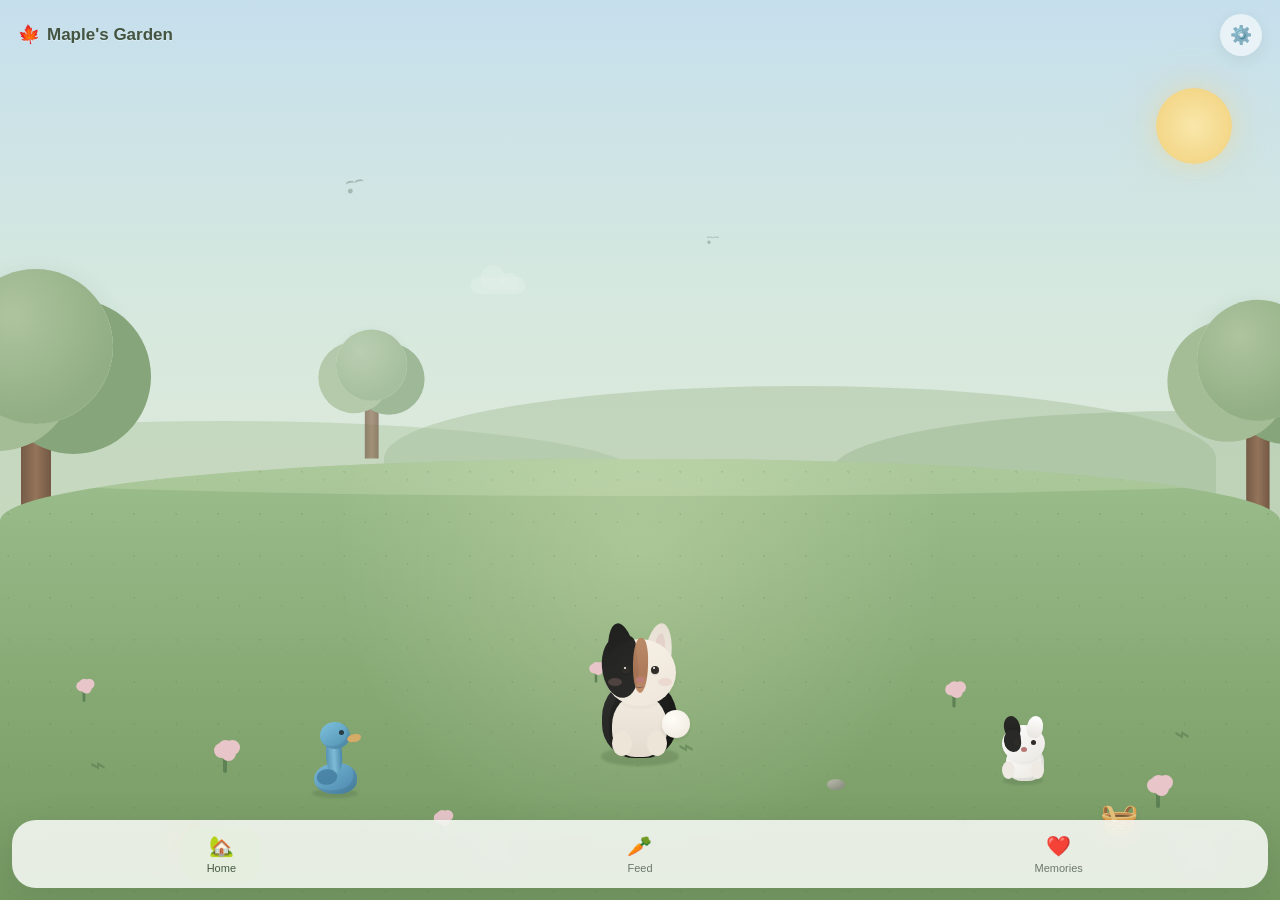
==== commit 3e314aa0: "Update index.html" ====
--- a/Maple/index.html
+++ b/Maple/index.html
@@ -1,748 +1,940 @@
 <!DOCTYPE html>
-
 <html lang="en">
+
 <head>
+
     <meta charset="UTF-8">
 
-```
-<meta
-    name="viewport"
-    content="width=device-width, initial-scale=1.0, viewport-fit=cover"
->
-
-<meta name="theme-color" content="#dfead7">
-
-<meta name="apple-mobile-web-app-capable" content="yes">
-<meta name="apple-mobile-web-app-status-bar-style" content="default">
-<meta name="apple-mobile-web-app-title" content="Maple's Garden">
-
-<title>Maple's Garden 🍁</title>
-
-<link rel="manifest" href="manifest.json">
-<link rel="apple-touch-icon" href="assets/icon.svg">
-<link rel="stylesheet" href="styles.css">
-```
+    <meta
+        name="viewport"
+        content="width=device-width, initial-scale=1.0, viewport-fit=cover"
+    >
+
+    <meta
+        name="theme-color"
+        content="#dfead7"
+    >
+
+    <meta
+        name="apple-mobile-web-app-capable"
+        content="yes"
+    >
+
+    <meta
+        name="apple-mobile-web-app-status-bar-style"
+        content="default"
+    >
+
+    <meta
+        name="apple-mobile-web-app-title"
+        content="Maple's Garden"
+    >
+
+    <title>Maple's Garden 🍁</title>
+
+    <link
+        rel="manifest"
+        href="manifest.json"
+    >
+
+    <link
+        rel="apple-touch-icon"
+        href="assets/icon.svg"
+    >
+
+    <link
+        rel="stylesheet"
+        href="styles.css"
+    >
 
 </head>
 
+
 <body>
 
 <div id="app">
 
-```
-<!-- TOP BAR -->
-<header class="top-bar">
-
-    <div class="app-title">
-        <span class="maple-leaf">🍁</span>
-        <span>Maple's Garden</span>
+
+    <!-- TOP BAR -->
+
+    <header class="top-bar">
+
+        <div class="app-title">
+
+            <span class="maple-leaf">🍁</span>
+
+            <span>Maple's Garden</span>
+
+        </div>
+
+
+        <button
+            id="settingsButton"
+            class="icon-button"
+            aria-label="Settings"
+        >
+            ⚙️
+        </button>
+
+    </header>
+
+
+
+    <!-- MAIN WORLD -->
+
+    <main id="world">
+
+
+        <!-- SKY -->
+
+        <div class="sky">
+
+            <div
+                id="sun"
+                class="sun"
+            ></div>
+
+            <div
+                id="moon"
+                class="moon"
+            ></div>
+
+
+            <div class="cloud cloud-one"></div>
+
+            <div class="cloud cloud-two"></div>
+
+            <div class="cloud cloud-three"></div>
+
+
+            <div class="bird bird-one">•</div>
+
+            <div class="bird bird-two">•</div>
+
+        </div>
+
+
+
+        <!-- DISTANT LANDSCAPE -->
+
+        <div class="distant-hills">
+
+            <div class="hill hill-one"></div>
+
+            <div class="hill hill-two"></div>
+
+            <div class="hill hill-three"></div>
+
+        </div>
+
+
+
+        <!-- TREES -->
+
+        <div class="trees">
+
+            <div class="tree tree-one">
+
+                <div class="tree-crown"></div>
+
+                <div class="tree-trunk"></div>
+
+            </div>
+
+
+            <div class="tree tree-two">
+
+                <div class="tree-crown"></div>
+
+                <div class="tree-trunk"></div>
+
+            </div>
+
+
+            <div class="tree tree-three">
+
+                <div class="tree-crown"></div>
+
+                <div class="tree-trunk"></div>
+
+            </div>
+
+        </div>
+
+
+
+        <!-- GARDEN -->
+
+        <div class="garden">
+
+            <div class="garden-light"></div>
+
+            <div class="grass-layer"></div>
+
+
+
+            <!-- GRASS TUFTS -->
+
+            <div class="grass-tuft tuft-one">⌁</div>
+
+            <div class="grass-tuft tuft-two">⌁</div>
+
+            <div class="grass-tuft tuft-three">⌁</div>
+
+            <div class="grass-tuft tuft-four">⌁</div>
+
+            <div class="grass-tuft tuft-five">⌁</div>
+
+
+
+            <!-- FLOWERS -->
+
+            <div class="flower flower-one">
+                <span></span>
+            </div>
+
+            <div class="flower flower-two">
+                <span></span>
+            </div>
+
+            <div class="flower flower-three">
+                <span></span>
+            </div>
+
+            <div class="flower flower-four">
+                <span></span>
+            </div>
+
+            <div class="flower flower-five">
+                <span></span>
+            </div>
+
+            <div class="flower flower-six">
+                <span></span>
+            </div>
+
+
+
+            <!-- GARDEN OBJECTS -->
+
+            <div
+                class="garden-object carrot"
+                title="Maple's carrot"
+            >
+                🥕
+            </div>
+
+
+            <div class="garden-object basket">
+                🧺
+            </div>
+
+
+            <div class="garden-stone stone-one"></div>
+
+            <div class="garden-stone stone-two"></div>
+
+            <div class="garden-stone stone-three"></div>
+
+
+
+            <!-- MEEPS' SPECIAL TOYS -->
+
+            <div
+                class="special-toy duck-toy"
+                id="duckToy"
+                aria-hidden="true"
+            >
+
+                <div class="duck-body"></div>
+
+                <div class="duck-neck"></div>
+
+                <div class="duck-head">
+
+                    <div class="duck-eye"></div>
+
+                    <div class="duck-beak"></div>
+
+                </div>
+
+                <div class="duck-wing"></div>
+
+            </div>
+
+
+
+            <div
+                class="special-toy rabbit-teddy-toy"
+                id="rabbitTeddyToy"
+                aria-hidden="true"
+            >
+
+                <div class="teddy-body"></div>
+
+                <div class="teddy-head">
+
+                    <div class="teddy-ear-black"></div>
+
+                    <div class="teddy-ear-white"></div>
+
+                    <div class="teddy-face-patch"></div>
+
+                    <div class="teddy-eye teddy-eye-left"></div>
+
+                    <div class="teddy-eye teddy-eye-right"></div>
+
+                    <div class="teddy-nose"></div>
+
+                </div>
+
+                <div class="teddy-paw teddy-paw-left"></div>
+
+                <div class="teddy-paw teddy-paw-right"></div>
+
+            </div>
+
+
+
+            <!-- MEEPS -->
+
+            <div
+                id="rabbit"
+                class="rabbit idle"
+                role="button"
+                tabindex="0"
+                aria-label="Meeps"
+            >
+
+                <div class="rabbit-shadow"></div>
+
+
+                <div class="rabbit-body">
+
+
+                    <!-- EARS -->
+
+                    <div class="ear maple-black-ear"></div>
+
+                    <div class="ear maple-light-ear"></div>
+
+
+
+                    <!-- HEAD -->
+
+                    <div class="rabbit-head">
+
+
+                        <!-- BLACK FACE PATCH -->
+
+                        <div class="maple-face-patch"></div>
+
+
+
+                        <!-- TAN FOREHEAD STRIPE -->
+
+                        <div class="maple-tan-stripe"></div>
+
+
+
+                        <!-- EYES -->
+
+                        <div class="eye eye-left">
+
+                            <span class="eye-glint"></span>
+
+                        </div>
+
+
+                        <div class="eye eye-right">
+
+                            <span class="eye-glint"></span>
+
+                        </div>
+
+
+
+                        <!-- CHEEKS -->
+
+                        <div class="cheek cheek-left"></div>
+
+                        <div class="cheek cheek-right"></div>
+
+
+
+                        <!-- NOSE -->
+
+                        <div class="nose"></div>
+
+
+
+                        <!-- MOUTH -->
+
+                        <div class="mouth"></div>
+
+                    </div>
+
+
+
+                    <!-- CHEST PATCH -->
+
+                    <div class="cream-chest"></div>
+
+
+
+                    <!-- FRONT PAWS -->
+
+                    <div class="front-paw paw-left"></div>
+
+                    <div class="front-paw paw-right"></div>
+
+
+
+                    <!-- TAIL -->
+
+                    <div class="rabbit-tail"></div>
+
+                </div>
+
+            </div>
+
+
+
+            <!-- MESSAGE -->
+
+            <div
+                id="messageBubble"
+                class="message-bubble hidden"
+            >
+
+                <span id="messageText"></span>
+
+            </div>
+
+
+
+            <!-- HEART -->
+
+            <div
+                id="heartEffect"
+                class="heart-effect hidden"
+            >
+                ❤️
+            </div>
+
+        </div>
+
+    </main>
+
+
+
+    <!-- BOTTOM NAV -->
+
+    <nav class="bottom-nav">
+
+
+        <button
+            id="homeButton"
+            class="nav-button active"
+        >
+
+            <span class="nav-icon">🏡</span>
+
+            <span>Home</span>
+
+        </button>
+
+
+        <button
+            id="feedButton"
+            class="nav-button"
+        >
+
+            <span class="nav-icon">🥕</span>
+
+            <span>Feed</span>
+
+        </button>
+
+
+        <button
+            id="memoriesButton"
+            class="nav-button"
+        >
+
+            <span class="nav-icon">❤️</span>
+
+            <span>Memories</span>
+
+        </button>
+
+    </nav>
+
+
+
+    <!-- MEMORIES SCREEN -->
+
+    <section
+        id="memoriesScreen"
+        class="overlay-screen hidden"
+    >
+
+
+        <div class="screen-header">
+
+            <button
+                id="closeMemoriesButton"
+                class="back-button"
+                aria-label="Back"
+            >
+                ←
+            </button>
+
+
+            <div>
+
+                <h2>Maple's Memories</h2>
+
+                <p class="screen-subtitle">
+                    Little moments that stay with us.
+                </p>
+
+            </div>
+
+        </div>
+
+
+
+        <div class="memory-card">
+
+
+            <div
+                class="memory-placeholder"
+                id="memoryPlaceholder"
+            >
+                🐰
+            </div>
+
+
+            <h3>
+                Keep a little piece of Maple
+            </h3>
+
+
+            <p>
+                Add favourite photos and little moments
+                with Maple here.
+            </p>
+
+
+            <label
+                for="memoryFileInput"
+                class="photo-upload-button"
+            >
+                📸 Add a Memory
+            </label>
+
+
+            <!-- CAMERA ROLL / PHOTO LIBRARY -->
+
+            <input
+                type="file"
+                id="memoryFileInput"
+                accept="image/*"
+                hidden
+            >
+
+        </div>
+
+
+
+        <!-- UPLOAD PANEL -->
+
+        <div
+            id="memoryUploadPanel"
+            class="memory-upload-panel hidden"
+        >
+
+
+            <div class="upload-preview-wrapper">
+
+                <img
+                    id="memoryPreview"
+                    class="memory-preview"
+                    alt="Memory preview"
+                >
+
+            </div>
+
+
+
+            <label class="input-label">
+
+                Caption
+
+                <input
+                    type="text"
+                    id="memoryCaption"
+                    class="memory-input"
+                    maxlength="100"
+                    placeholder="A little moment with Maple..."
+                >
+
+            </label>
+
+
+
+            <label class="input-label">
+
+                Date
+
+                <input
+                    type="date"
+                    id="memoryDate"
+                    class="memory-input"
+                >
+
+            </label>
+
+
+
+            <div class="upload-actions">
+
+
+                <button
+                    id="cancelMemoryButton"
+                    class="secondary-action-button"
+                >
+                    Cancel
+                </button>
+
+
+                <button
+                    id="saveMemoryButton"
+                    class="primary-button"
+                >
+                    Save Memory ❤️
+                </button>
+
+            </div>
+
+
+
+            <p
+                id="uploadStatus"
+                class="upload-status"
+            ></p>
+
+        </div>
+
+
+
+        <!-- MEMORY GALLERY -->
+
+        <div class="memories-section">
+
+
+            <div class="memories-section-header">
+
+                <h3>Your Memories</h3>
+
+
+                <span
+                    id="memoryCount"
+                    class="memory-count"
+                >
+                    0
+                </span>
+
+            </div>
+
+
+
+            <div
+                id="memoryGallery"
+                class="memory-gallery"
+            ></div>
+
+
+
+            <div
+                id="emptyMemories"
+                class="empty-memories"
+            >
+
+                <div class="empty-memory-icon">
+                    🐰
+                </div>
+
+
+                <h3>
+                    Your memories will live here
+                </h3>
+
+
+                <p>
+                    Add your first photo of Maple
+                    to start filling the garden.
+                </p>
+
+            </div>
+
+        </div>
+
+    </section>
+
+
+
+    <!-- PHOTO VIEWER -->
+
+    <div
+        id="photoViewer"
+        class="photo-viewer hidden"
+    >
+
+
+        <button
+            id="closePhotoViewer"
+            class="photo-viewer-close"
+            aria-label="Close photo"
+        >
+            ×
+        </button>
+
+
+        <img
+            id="viewerImage"
+            src=""
+            alt="Maple memory"
+        >
+
+
+        <div
+            id="viewerCaption"
+            class="viewer-caption"
+        ></div>
+
     </div>
 
-    <button
-        id="settingsButton"
-        class="icon-button"
-        aria-label="Settings"
-    >
-        ⚙️
-    </button>
-
-</header>
-
-
-<!-- MAIN WORLD -->
-<main id="world">
-
-    <!-- SKY -->
-    <div class="sky">
-
-        <div id="sun" class="sun"></div>
-        <div id="moon" class="moon"></div>
-
-        <div class="cloud cloud-one"></div>
-        <div class="cloud cloud-two"></div>
-        <div class="cloud cloud-three"></div>
-
-        <div class="bird bird-one">•</div>
-        <div class="bird bird-two">•</div>
+
+
+    <!-- SETTINGS -->
+
+    <section
+        id="settingsScreen"
+        class="overlay-screen hidden"
+    >
+
+
+        <div class="screen-header">
+
+
+            <button
+                id="closeSettingsButton"
+                class="back-button"
+                aria-label="Back"
+            >
+                ←
+            </button>
+
+
+            <h2>Settings</h2>
+
+        </div>
+
+
+
+        <div class="settings-content">
+
+
+            <div class="setting-card">
+
+                <div>
+
+                    <strong>
+                        Maple's visits
+                    </strong>
+
+                    <p>
+                        How often Maple interacts with you.
+                    </p>
+
+                </div>
+
+
+                <select id="visitFrequency">
+
+                    <option value="often">
+                        Often
+                    </option>
+
+                    <option
+                        value="normal"
+                        selected
+                    >
+                        Occasionally
+                    </option>
+
+                    <option value="rare">
+                        Rarely
+                    </option>
+
+                    <option value="off">
+                        Off
+                    </option>
+
+                </select>
+
+            </div>
+
+
+
+            <div class="setting-card">
+
+                <div>
+
+                    <strong>
+                        Sound
+                    </strong>
+
+                    <p>
+                        Little garden sounds.
+                    </p>
+
+                </div>
+
+
+                <label class="toggle">
+
+                    <input
+                        type="checkbox"
+                        id="soundToggle"
+                    >
+
+                    <span class="slider"></span>
+
+                </label>
+
+            </div>
+
+
+
+            <div class="setting-card">
+
+                <div>
+
+                    <strong>
+                        Maple's personality
+                    </strong>
+
+                    <p>
+                        Gentle, curious and always ready
+                        for a hop.
+                    </p>
+
+                </div>
+
+
+                <span class="setting-value">
+                    Gentle
+                </span>
+
+            </div>
+
+        </div>
+
+    </section>
+
+
+
+    <!-- FEED MODAL -->
+
+    <div
+        id="feedModal"
+        class="modal hidden"
+    >
+
+
+        <div class="modal-card">
+
+
+            <div class="modal-rabbit">
+                🐰
+            </div>
+
+
+            <h2>
+                Give Maple a snack?
+            </h2>
+
+
+            <p>
+                Choose something for Maple.
+            </p>
+
+
+
+            <div class="food-options">
+
+
+                <button
+                    class="food-button"
+                    data-food="carrot"
+                >
+
+                    🥕
+
+                    <span>
+                        Carrot
+                    </span>
+
+                </button>
+
+
+                <button
+                    class="food-button"
+                    data-food="grass"
+                >
+
+                    🌿
+
+                    <span>
+                        Grass
+                    </span>
+
+                </button>
+
+
+                <button
+                    class="food-button"
+                    data-food="apple"
+                >
+
+                    🍎
+
+                    <span>
+                        Apple
+                    </span>
+
+                </button>
+
+            </div>
+
+
+
+            <button
+                id="closeFeedButton"
+                class="secondary-button"
+            >
+                Maybe later
+            </button>
+
+        </div>
 
     </div>
 
-
-    <!-- DISTANT LANDSCAPE -->
-    <div class="distant-hills">
-
-        <div class="hill hill-one"></div>
-        <div class="hill hill-two"></div>
-        <div class="hill hill-three"></div>
-
-    </div>
-
-
-    <!-- TREES -->
-    <div class="trees">
-
-        <div class="tree tree-one">
-            <div class="tree-crown"></div>
-            <div class="tree-trunk"></div>
-        </div>
-
-        <div class="tree tree-two">
-            <div class="tree-crown"></div>
-            <div class="tree-trunk"></div>
-        </div>
-
-        <div class="tree tree-three">
-            <div class="tree-crown"></div>
-            <div class="tree-trunk"></div>
-        </div>
-
-    </div>
-
-
-    <!-- GARDEN -->
-    <div class="garden">
-
-        <div class="garden-light"></div>
-        <div class="grass-layer"></div>
-
-
-        <!-- GRASS TUFTS -->
-        <div class="grass-tuft tuft-one">⌁</div>
-        <div class="grass-tuft tuft-two">⌁</div>
-        <div class="grass-tuft tuft-three">⌁</div>
-        <div class="grass-tuft tuft-four">⌁</div>
-        <div class="grass-tuft tuft-five">⌁</div>
-
-
-        <!-- FLOWERS -->
-        <div class="flower flower-one"><span></span></div>
-        <div class="flower flower-two"><span></span></div>
-        <div class="flower flower-three"><span></span></div>
-        <div class="flower flower-four"><span></span></div>
-        <div class="flower flower-five"><span></span></div>
-        <div class="flower flower-six"><span></span></div>
-
-
-        <!-- GARDEN OBJECTS -->
-
-        <div
-            class="garden-object carrot"
-            title="Maple's carrot"
-        >
-            🥕
-        </div>
-
-        <div class="garden-object basket">
-            🧺
-        </div>
-
-        <div class="garden-stone stone-one"></div>
-        <div class="garden-stone stone-two"></div>
-        <div class="garden-stone stone-three"></div>
-
-
-        <!-- =====================================================
-             MEEPS' SPECIAL TOYS
-             Blue long-necked duck
-             White and black rabbit teddy
-             ===================================================== -->
-
-        <div
-            class="special-toy duck-toy"
-            id="duckToy"
-            aria-hidden="true"
-        >
-
-            <div class="duck-body"></div>
-
-            <div class="duck-neck"></div>
-
-            <div class="duck-head">
-
-                <div class="duck-eye"></div>
-
-                <div class="duck-beak"></div>
-
-            </div>
-
-            <div class="duck-wing"></div>
-
-        </div>
-
-
-        <div
-            class="special-toy rabbit-teddy-toy"
-            id="rabbitTeddyToy"
-            aria-hidden="true"
-        >
-
-            <div class="teddy-body"></div>
-
-            <div class="teddy-head">
-
-                <div class="teddy-ear-black"></div>
-
-                <div class="teddy-ear-white"></div>
-
-                <div class="teddy-face-patch"></div>
-
-                <div class="teddy-eye teddy-eye-left"></div>
-
-                <div class="teddy-eye teddy-eye-right"></div>
-
-                <div class="teddy-nose"></div>
-
-            </div>
-
-            <div class="teddy-paw teddy-paw-left"></div>
-
-            <div class="teddy-paw teddy-paw-right"></div>
-
-        </div>
-
-
-        <!-- =====================================================
-             MEEPS
-             ===================================================== -->
-
-        <div
-            id="rabbit"
-            class="rabbit idle"
-            role="button"
-            tabindex="0"
-            aria-label="Meeps"
-        >
-
-            <div class="rabbit-shadow"></div>
-
-            <div class="rabbit-body">
-
-                <!-- EARS -->
-                <div class="ear maple-black-ear"></div>
-                <div class="ear maple-light-ear"></div>
-
-
-                <!-- HEAD -->
-                <div class="rabbit-head">
-
-                    <!-- BLACK FACE PATCH -->
-                    <div class="maple-face-patch"></div>
-
-
-                    <!-- TAN FOREHEAD STRIPE -->
-                    <div class="maple-tan-stripe"></div>
-
-
-                    <!-- EYES -->
-                    <div class="eye eye-left">
-                        <span class="eye-glint"></span>
-                    </div>
-
-                    <div class="eye eye-right">
-                        <span class="eye-glint"></span>
-                    </div>
-
-
-                    <!-- CHEEKS -->
-                    <div class="cheek cheek-left"></div>
-                    <div class="cheek cheek-right"></div>
-
-
-                    <!-- NOSE -->
-                    <div class="nose"></div>
-
-
-                    <!-- MOUTH -->
-                    <div class="mouth"></div>
-
-                </div>
-
-
-                <!-- CHEST PATCH -->
-                <div class="cream-chest"></div>
-
-
-                <!-- FRONT PAWS -->
-                <div class="front-paw paw-left"></div>
-                <div class="front-paw paw-right"></div>
-
-
-                <!-- TAIL -->
-                <div class="rabbit-tail"></div>
-
-            </div>
-
-        </div>
-
-
-        <!-- MESSAGE -->
-        <div
-            id="messageBubble"
-            class="message-bubble hidden"
-        >
-
-            <span id="messageText"></span>
-
-        </div>
-
-
-        <!-- HEART -->
-        <div
-            id="heartEffect"
-            class="heart-effect hidden"
-        >
-            ❤️
-        </div>
-
-    </div>
-
-</main>
-
-
-<!-- BOTTOM NAV -->
-<nav class="bottom-nav">
-
-    <button
-        id="homeButton"
-        class="nav-button active"
-    >
-        <span class="nav-icon">🏡</span>
-        <span>Home</span>
-    </button>
-
-
-    <button
-        id="feedButton"
-        class="nav-button"
-    >
-        <span class="nav-icon">🥕</span>
-        <span>Feed</span>
-    </button>
-
-
-    <button
-        id="memoriesButton"
-        class="nav-button"
-    >
-        <span class="nav-icon">❤️</span>
-        <span>Memories</span>
-    </button>
-
-</nav>
-
-
-<!-- =========================================================
-     MEMORIES SCREEN
-     ========================================================= -->
-
-<section
-    id="memoriesScreen"
-    class="overlay-screen hidden"
->
-
-    <div class="screen-header">
-
-        <button
-            id="closeMemoriesButton"
-            class="back-button"
-            aria-label="Back"
-        >
-            ←
-        </button>
-
-        <div>
-
-            <h2>Maple's Memories</h2>
-
-            <p class="screen-subtitle">
-                Little moments that stay with us.
-            </p>
-
-        </div>
-
-    </div>
-
-
-    <div class="memory-card">
-
-        <div
-            class="memory-placeholder"
-            id="memoryPlaceholder"
-        >
-            🐰
-        </div>
-
-
-        <h3>Keep a little piece of Maple</h3>
-
-
-        <p>
-            Add favourite photos and little moments
-            with Maple here.
-        </p>
-
-
-        <label
-            for="memoryFileInput"
-            class="photo-upload-button"
-        >
-            📸 Add a Memory
-        </label>
-
-
-        <input
-            type="file"
-            id="memoryFileInput"
-            accept="image/*"
-            capture="environment"
-            hidden
-        >
-
-    </div>
-
-
-    <!-- UPLOAD PANEL -->
-    <div
-        id="memoryUploadPanel"
-        class="memory-upload-panel hidden"
-    >
-
-        <div class="upload-preview-wrapper">
-
-            <img
-                id="memoryPreview"
-                class="memory-preview"
-                alt="Memory preview"
-            >
-
-        </div>
-
-
-        <label class="input-label">
-
-            Caption
-
-            <input
-                type="text"
-                id="memoryCaption"
-                class="memory-input"
-                maxlength="100"
-                placeholder="A little moment with Maple..."
-            >
-
-        </label>
-
-
-        <label class="input-label">
-
-            Date
-
-            <input
-                type="date"
-                id="memoryDate"
-                class="memory-input"
-            >
-
-        </label>
-
-
-        <div class="upload-actions">
-
-            <button
-                id="cancelMemoryButton"
-                class="secondary-action-button"
-            >
-                Cancel
-            </button>
-
-
-            <button
-                id="saveMemoryButton"
-                class="primary-button"
-            >
-                Save Memory ❤️
-            </button>
-
-        </div>
-
-
-        <p
-            id="uploadStatus"
-            class="upload-status"
-        ></p>
-
-    </div>
-
-
-    <!-- MEMORY GALLERY -->
-    <div class="memories-section">
-
-        <div class="memories-section-header">
-
-            <h3>Your Memories</h3>
-
-            <span
-                id="memoryCount"
-                class="memory-count"
-            >
-                0
-            </span>
-
-        </div>
-
-
-        <div
-            id="memoryGallery"
-            class="memory-gallery"
-        ></div>
-
-
-        <div
-            id="emptyMemories"
-            class="empty-memories"
-        >
-
-            <div class="empty-memory-icon">
-                🐰
-            </div>
-
-
-            <h3>Your memories will live here</h3>
-
-
-            <p>
-                Add your first photo of Maple
-                to start filling the garden.
-            </p>
-
-        </div>
-
-    </div>
-
-</section>
-
-
-<!-- =========================================================
-     PHOTO VIEWER
-     ========================================================= -->
-
-<div
-    id="photoViewer"
-    class="photo-viewer hidden"
->
-
-    <button
-        id="closePhotoViewer"
-        class="photo-viewer-close"
-        aria-label="Close photo"
-    >
-        ×
-    </button>
-
-
-    <img
-        id="viewerImage"
-        src=""
-        alt="Maple memory"
-    >
-
-
-    <div
-        id="viewerCaption"
-        class="viewer-caption"
-    ></div>
-
 </div>
 
-
-<!-- =========================================================
-     SETTINGS
-     ========================================================= -->
-
-<section
-    id="settingsScreen"
-    class="overlay-screen hidden"
->
-
-    <div class="screen-header">
-
-        <button
-            id="closeSettingsButton"
-            class="back-button"
-            aria-label="Back"
-        >
-            ←
-        </button>
-
-
-        <h2>Settings</h2>
-
-    </div>
-
-
-    <div class="settings-content">
-
-        <div class="setting-card">
-
-            <div>
-
-                <strong>Maple's visits</strong>
-
-                <p>
-                    How often Maple interacts with you.
-                </p>
-
-            </div>
-
-
-            <select id="visitFrequency">
-
-                <option value="often">
-                    Often
-                </option>
-
-                <option
-                    value="normal"
-                    selected
-                >
-                    Occasionally
-                </option>
-
-                <option value="rare">
-                    Rarely
-                </option>
-
-                <option value="off">
-                    Off
-                </option>
-
-            </select>
-
-        </div>
-
-
-        <div class="setting-card">
-
-            <div>
-
-                <strong>Sound</strong>
-
-                <p>
-                    Little garden sounds.
-                </p>
-
-            </div>
-
-
-            <label class="toggle">
-
-                <input
-                    type="checkbox"
-                    id="soundToggle"
-                >
-
-                <span class="slider"></span>
-
-            </label>
-
-        </div>
-
-
-        <div class="setting-card">
-
-            <div>
-
-                <strong>Maple's personality</strong>
-
-                <p>
-                    Gentle, curious and always ready
-                    for a hop.
-                </p>
-
-            </div>
-
-
-            <span class="setting-value">
-                Gentle
-            </span>
-
-        </div>
-
-    </div>
-
-</section>
-
-
-<!-- =========================================================
-     FEED MODAL
-     ========================================================= -->
-
-<div
-    id="feedModal"
-    class="modal hidden"
->
-
-    <div class="modal-card">
-
-        <div class="modal-rabbit">
-            🐰
-        </div>
-
-
-        <h2>
-            Give Maple a snack?
-        </h2>
-
-
-        <p>
-            Choose something for Maple.
-        </p>
-
-
-        <div class="food-options">
-
-            <button
-                class="food-button"
-                data-food="carrot"
-            >
-                🥕
-                <span>Carrot</span>
-            </button>
-
-
-            <button
-                class="food-button"
-                data-food="grass"
-            >
-                🌿
-                <span>Grass</span>
-            </button>
-
-
-            <button
-                class="food-button"
-                data-food="apple"
-            >
-                🍎
-                <span>Apple</span>
-            </button>
-
-        </div>
-
-
-        <button
-            id="closeFeedButton"
-            class="secondary-button"
-        >
-            Maybe later
-        </button>
-
-    </div>
-
-</div>
-```
-
-</div>
 
 <script src="app.js"></script>
 
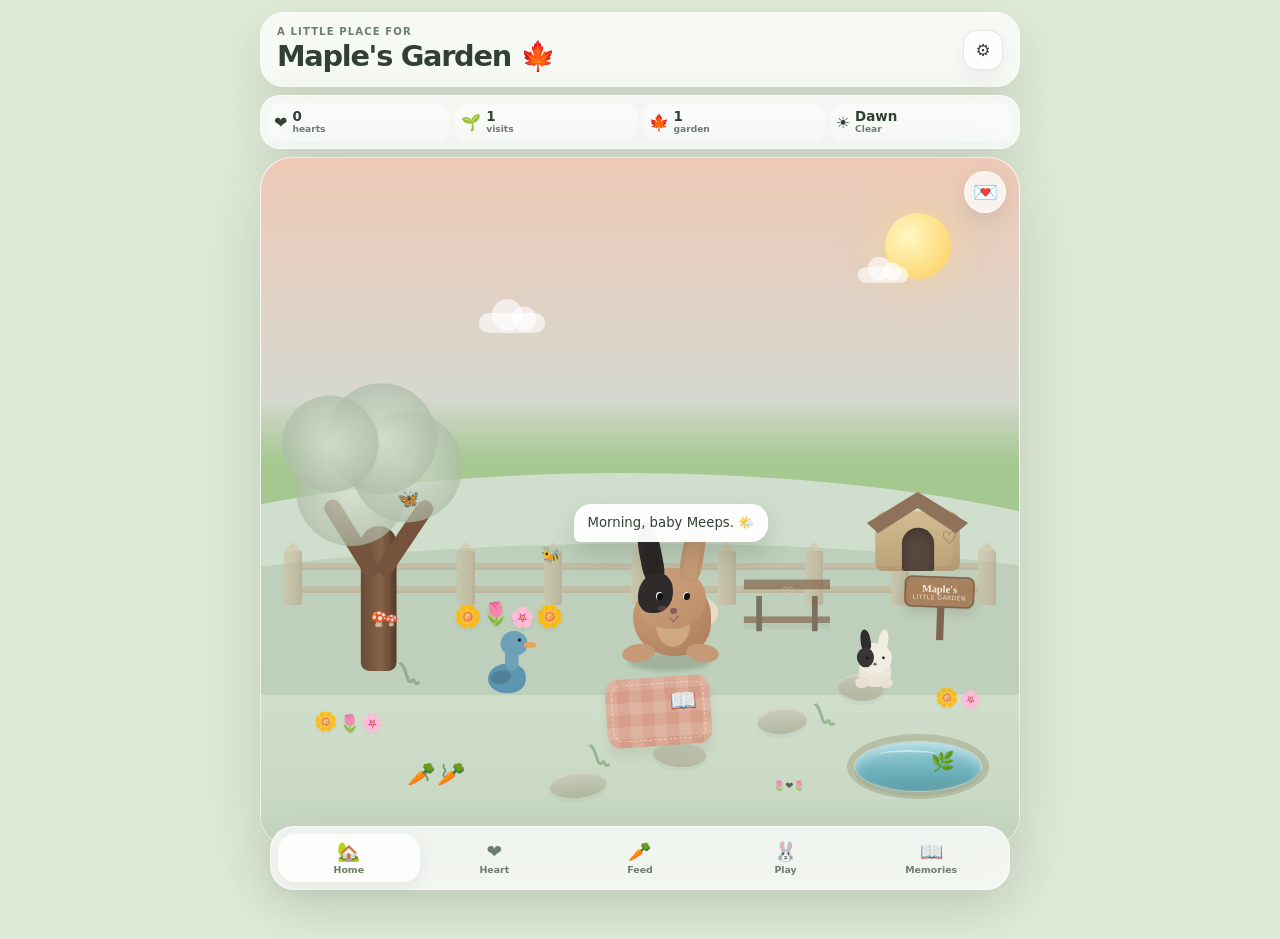
==== commit ee40b7c6: "Update original Maple app path to V3.2" ====
--- a/Maple/index.html
+++ b/Maple/index.html
@@ -1,942 +1,242 @@
-<!DOCTYPE html>
-<html lang="en">
-
-<head>
-
-    <meta charset="UTF-8">
-
-    <meta
-        name="viewport"
-        content="width=device-width, initial-scale=1.0, viewport-fit=cover"
-    >
-
-    <meta
-        name="theme-color"
-        content="#dfead7"
-    >
-
-    <meta
-        name="apple-mobile-web-app-capable"
-        content="yes"
-    >
-
-    <meta
-        name="apple-mobile-web-app-status-bar-style"
-        content="default"
-    >
-
-    <meta
-        name="apple-mobile-web-app-title"
-        content="Maple's Garden"
-    >
-
-    <title>Maple's Garden 🍁</title>
-
-    <link
-        rel="manifest"
-        href="manifest.json"
-    >
-
-    <link
-        rel="apple-touch-icon"
-        href="assets/icon.svg"
-    >
-
-    <link
-        rel="stylesheet"
-        href="styles.css"
-    >
-
-</head>
-
-
-<body>
-
-<div id="app">
-
-
-    <!-- TOP BAR -->
-
-    <header class="top-bar">
-
-        <div class="app-title">
-
-            <span class="maple-leaf">🍁</span>
-
-            <span>Maple's Garden</span>
-
-        </div>
-
-
-        <button
-            id="settingsButton"
-            class="icon-button"
-            aria-label="Settings"
-        >
-            ⚙️
-        </button>
-
-    </header>
-
-
-
-    <!-- MAIN WORLD -->
-
-    <main id="world">
-
-
-        <!-- SKY -->
-
-        <div class="sky">
-
-            <div
-                id="sun"
-                class="sun"
-            ></div>
-
-            <div
-                id="moon"
-                class="moon"
-            ></div>
-
-
-            <div class="cloud cloud-one"></div>
-
-            <div class="cloud cloud-two"></div>
-
-            <div class="cloud cloud-three"></div>
-
-
-            <div class="bird bird-one">•</div>
-
-            <div class="bird bird-two">•</div>
-
-        </div>
-
-
-
-        <!-- DISTANT LANDSCAPE -->
-
-        <div class="distant-hills">
-
-            <div class="hill hill-one"></div>
-
-            <div class="hill hill-two"></div>
-
-            <div class="hill hill-three"></div>
-
-        </div>
-
-
-
-        <!-- TREES -->
-
-        <div class="trees">
-
-            <div class="tree tree-one">
-
-                <div class="tree-crown"></div>
-
-                <div class="tree-trunk"></div>
-
-            </div>
-
-
-            <div class="tree tree-two">
-
-                <div class="tree-crown"></div>
-
-                <div class="tree-trunk"></div>
-
-            </div>
-
-
-            <div class="tree tree-three">
-
-                <div class="tree-crown"></div>
-
-                <div class="tree-trunk"></div>
-
-            </div>
-
-        </div>
-
-
-
-        <!-- GARDEN -->
-
-        <div class="garden">
-
-            <div class="garden-light"></div>
-
-            <div class="grass-layer"></div>
-
-
-
-            <!-- GRASS TUFTS -->
-
-            <div class="grass-tuft tuft-one">⌁</div>
-
-            <div class="grass-tuft tuft-two">⌁</div>
-
-            <div class="grass-tuft tuft-three">⌁</div>
-
-            <div class="grass-tuft tuft-four">⌁</div>
-
-            <div class="grass-tuft tuft-five">⌁</div>
-
-
-
-            <!-- FLOWERS -->
-
-            <div class="flower flower-one">
-                <span></span>
-            </div>
-
-            <div class="flower flower-two">
-                <span></span>
-            </div>
-
-            <div class="flower flower-three">
-                <span></span>
-            </div>
-
-            <div class="flower flower-four">
-                <span></span>
-            </div>
-
-            <div class="flower flower-five">
-                <span></span>
-            </div>
-
-            <div class="flower flower-six">
-                <span></span>
-            </div>
-
-
-
-            <!-- GARDEN OBJECTS -->
-
-            <div
-                class="garden-object carrot"
-                title="Maple's carrot"
-            >
-                🥕
-            </div>
-
-
-            <div class="garden-object basket">
-                🧺
-            </div>
-
-
-            <div class="garden-stone stone-one"></div>
-
-            <div class="garden-stone stone-two"></div>
-
-            <div class="garden-stone stone-three"></div>
-
-
-
-            <!-- MEEPS' SPECIAL TOYS -->
-
-            <div
-                class="special-toy duck-toy"
-                id="duckToy"
-                aria-hidden="true"
-            >
-
-                <div class="duck-body"></div>
-
-                <div class="duck-neck"></div>
-
-                <div class="duck-head">
-
-                    <div class="duck-eye"></div>
-
-                    <div class="duck-beak"></div>
-
-                </div>
-
-                <div class="duck-wing"></div>
-
-            </div>
-
-
-
-            <div
-                class="special-toy rabbit-teddy-toy"
-                id="rabbitTeddyToy"
-                aria-hidden="true"
-            >
-
-                <div class="teddy-body"></div>
-
-                <div class="teddy-head">
-
-                    <div class="teddy-ear-black"></div>
-
-                    <div class="teddy-ear-white"></div>
-
-                    <div class="teddy-face-patch"></div>
-
-                    <div class="teddy-eye teddy-eye-left"></div>
-
-                    <div class="teddy-eye teddy-eye-right"></div>
-
-                    <div class="teddy-nose"></div>
-
-                </div>
-
-                <div class="teddy-paw teddy-paw-left"></div>
-
-                <div class="teddy-paw teddy-paw-right"></div>
-
-            </div>
-
-
-
-            <!-- MEEPS -->
-
-            <div
-                id="rabbit"
-                class="rabbit idle"
-                role="button"
-                tabindex="0"
-                aria-label="Meeps"
-            >
-
-                <div class="rabbit-shadow"></div>
-
-
-                <div class="rabbit-body">
-
-
-                    <!-- EARS -->
-
-                    <div class="ear maple-black-ear"></div>
-
-                    <div class="ear maple-light-ear"></div>
-
-
-
-                    <!-- HEAD -->
-
-                    <div class="rabbit-head">
-
-
-                        <!-- BLACK FACE PATCH -->
-
-                        <div class="maple-face-patch"></div>
-
-
-
-                        <!-- TAN FOREHEAD STRIPE -->
-
-                        <div class="maple-tan-stripe"></div>
-
-
-
-                        <!-- EYES -->
-
-                        <div class="eye eye-left">
-
-                            <span class="eye-glint"></span>
-
-                        </div>
-
-
-                        <div class="eye eye-right">
-
-                            <span class="eye-glint"></span>
-
-                        </div>
-
-
-
-                        <!-- CHEEKS -->
-
-                        <div class="cheek cheek-left"></div>
-
-                        <div class="cheek cheek-right"></div>
-
-
-
-                        <!-- NOSE -->
-
-                        <div class="nose"></div>
-
-
-
-                        <!-- MOUTH -->
-
-                        <div class="mouth"></div>
-
-                    </div>
-
-
-
-                    <!-- CHEST PATCH -->
-
-                    <div class="cream-chest"></div>
-
-
-
-                    <!-- FRONT PAWS -->
-
-                    <div class="front-paw paw-left"></div>
-
-                    <div class="front-paw paw-right"></div>
-
-
-
-                    <!-- TAIL -->
-
-                    <div class="rabbit-tail"></div>
-
-                </div>
-
-            </div>
-
-
-
-            <!-- MESSAGE -->
-
-            <div
-                id="messageBubble"
-                class="message-bubble hidden"
-            >
-
-                <span id="messageText"></span>
-
-            </div>
-
-
-
-            <!-- HEART -->
-
-            <div
-                id="heartEffect"
-                class="heart-effect hidden"
-            >
-                ❤️
-            </div>
-
-        </div>
-
-    </main>
-
-
-
-    <!-- BOTTOM NAV -->
-
-    <nav class="bottom-nav">
-
-
-        <button
-            id="homeButton"
-            class="nav-button active"
-        >
-
-            <span class="nav-icon">🏡</span>
-
-            <span>Home</span>
-
-        </button>
-
-
-        <button
-            id="feedButton"
-            class="nav-button"
-        >
-
-            <span class="nav-icon">🥕</span>
-
-            <span>Feed</span>
-
-        </button>
-
-
-        <button
-            id="memoriesButton"
-            class="nav-button"
-        >
-
-            <span class="nav-icon">❤️</span>
-
-            <span>Memories</span>
-
-        </button>
-
-    </nav>
-
-
-
-    <!-- MEMORIES SCREEN -->
-
-    <section
-        id="memoriesScreen"
-        class="overlay-screen hidden"
-    >
-
-
-        <div class="screen-header">
-
-            <button
-                id="closeMemoriesButton"
-                class="back-button"
-                aria-label="Back"
-            >
-                ←
-            </button>
-
-
-            <div>
-
-                <h2>Maple's Memories</h2>
-
-                <p class="screen-subtitle">
-                    Little moments that stay with us.
-                </p>
-
-            </div>
-
-        </div>
-
-
-
-        <div class="memory-card">
-
-
-            <div
-                class="memory-placeholder"
-                id="memoryPlaceholder"
-            >
-                🐰
-            </div>
-
-
-            <h3>
-                Keep a little piece of Maple
-            </h3>
-
-
-            <p>
-                Add favourite photos and little moments
-                with Maple here.
-            </p>
-
-
-            <label
-                for="memoryFileInput"
-                class="photo-upload-button"
-            >
-                📸 Add a Memory
-            </label>
-
-
-            <!-- CAMERA ROLL / PHOTO LIBRARY -->
-
-            <input
-                type="file"
-                id="memoryFileInput"
-                accept="image/*"
-                hidden
-            >
-
-        </div>
-
-
-
-        <!-- UPLOAD PANEL -->
-
-        <div
-            id="memoryUploadPanel"
-            class="memory-upload-panel hidden"
-        >
-
-
-            <div class="upload-preview-wrapper">
-
-                <img
-                    id="memoryPreview"
-                    class="memory-preview"
-                    alt="Memory preview"
-                >
-
-            </div>
-
-
-
-            <label class="input-label">
-
-                Caption
-
-                <input
-                    type="text"
-                    id="memoryCaption"
-                    class="memory-input"
-                    maxlength="100"
-                    placeholder="A little moment with Maple..."
-                >
-
-            </label>
-
-
-
-            <label class="input-label">
-
-                Date
-
-                <input
-                    type="date"
-                    id="memoryDate"
-                    class="memory-input"
-                >
-
-            </label>
-
-
-
-            <div class="upload-actions">
-
-
-                <button
-                    id="cancelMemoryButton"
-                    class="secondary-action-button"
-                >
-                    Cancel
-                </button>
-
-
-                <button
-                    id="saveMemoryButton"
-                    class="primary-button"
-                >
-                    Save Memory ❤️
-                </button>
-
-            </div>
-
-
-
-            <p
-                id="uploadStatus"
-                class="upload-status"
-            ></p>
-
-        </div>
-
-
-
-        <!-- MEMORY GALLERY -->
-
-        <div class="memories-section">
-
-
-            <div class="memories-section-header">
-
-                <h3>Your Memories</h3>
-
-
-                <span
-                    id="memoryCount"
-                    class="memory-count"
-                >
-                    0
-                </span>
-
-            </div>
-
-
-
-            <div
-                id="memoryGallery"
-                class="memory-gallery"
-            ></div>
-
-
-
-            <div
-                id="emptyMemories"
-                class="empty-memories"
-            >
-
-                <div class="empty-memory-icon">
-                    🐰
-                </div>
-
-
-                <h3>
-                    Your memories will live here
-                </h3>
-
-
-                <p>
-                    Add your first photo of Maple
-                    to start filling the garden.
-                </p>
-
-            </div>
-
-        </div>
-
-    </section>
-
-
-
-    <!-- PHOTO VIEWER -->
-
-    <div
-        id="photoViewer"
-        class="photo-viewer hidden"
-    >
-
-
-        <button
-            id="closePhotoViewer"
-            class="photo-viewer-close"
-            aria-label="Close photo"
-        >
-            ×
-        </button>
-
-
-        <img
-            id="viewerImage"
-            src=""
-            alt="Maple memory"
-        >
-
-
-        <div
-            id="viewerCaption"
-            class="viewer-caption"
-        ></div>
-
-    </div>
-
-
-
-    <!-- SETTINGS -->
-
-    <section
-        id="settingsScreen"
-        class="overlay-screen hidden"
-    >
-
-
-        <div class="screen-header">
-
-
-            <button
-                id="closeSettingsButton"
-                class="back-button"
-                aria-label="Back"
-            >
-                ←
-            </button>
-
-
-            <h2>Settings</h2>
-
-        </div>
-
-
-
-        <div class="settings-content">
-
-
-            <div class="setting-card">
-
-                <div>
-
-                    <strong>
-                        Maple's visits
-                    </strong>
-
-                    <p>
-                        How often Maple interacts with you.
-                    </p>
-
-                </div>
-
-
-                <select id="visitFrequency">
-
-                    <option value="often">
-                        Often
-                    </option>
-
-                    <option
-                        value="normal"
-                        selected
-                    >
-                        Occasionally
-                    </option>
-
-                    <option value="rare">
-                        Rarely
-                    </option>
-
-                    <option value="off">
-                        Off
-                    </option>
-
-                </select>
-
-            </div>
-
-
-
-            <div class="setting-card">
-
-                <div>
-
-                    <strong>
-                        Sound
-                    </strong>
-
-                    <p>
-                        Little garden sounds.
-                    </p>
-
-                </div>
-
-
-                <label class="toggle">
-
-                    <input
-                        type="checkbox"
-                        id="soundToggle"
-                    >
-
-                    <span class="slider"></span>
-
-                </label>
-
-            </div>
-
-
-
-            <div class="setting-card">
-
-                <div>
-
-                    <strong>
-                        Maple's personality
-                    </strong>
-
-                    <p>
-                        Gentle, curious and always ready
-                        for a hop.
-                    </p>
-
-                </div>
-
-
-                <span class="setting-value">
-                    Gentle
-                </span>
-
-            </div>
-
-        </div>
-
-    </section>
-
-
-
-    <!-- FEED MODAL -->
-
-    <div
-        id="feedModal"
-        class="modal hidden"
-    >
-
-
-        <div class="modal-card">
-
-
-            <div class="modal-rabbit">
-                🐰
-            </div>
-
-
-            <h2>
-                Give Maple a snack?
-            </h2>
-
-
-            <p>
-                Choose something for Maple.
-            </p>
-
-
-
-            <div class="food-options">
-
-
-                <button
-                    class="food-button"
-                    data-food="carrot"
-                >
-
-                    🥕
-
-                    <span>
-                        Carrot
-                    </span>
-
-                </button>
-
-
-                <button
-                    class="food-button"
-                    data-food="grass"
-                >
-
-                    🌿
-
-                    <span>
-                        Grass
-                    </span>
-
-                </button>
-
-
-                <button
-                    class="food-button"
-                    data-food="apple"
-                >
-
-                    🍎
-
-                    <span>
-                        Apple
-                    </span>
-
-                </button>
-
-            </div>
-
-
-
-            <button
-                id="closeFeedButton"
-                class="secondary-button"
-            >
-                Maybe later
-            </button>
-
-        </div>
-
-    </div>
-
-</div>
-
-
-<script src="app.js"></script>
-
-</body>
-</html>
+<!DOCTYPE html>
+<html lang="en">
+<head>
+  <meta charset="UTF-8" />
+  <meta name="viewport" content="width=device-width, initial-scale=1, viewport-fit=cover" />
+  <meta name="theme-color" content="#dfead7" />
+  <meta name="apple-mobile-web-app-capable" content="yes" />
+  <meta name="apple-mobile-web-app-status-bar-style" content="black-translucent" />
+  <meta name="apple-mobile-web-app-title" content="Maple's Garden" />
+  <meta name="description" content="A little living garden for Maple — Meeps." />
+  <title>Maple's Garden 🍁</title>
+  <link rel="manifest" href="manifest.json" />
+  <link rel="apple-touch-icon" href="assets/apple-touch-icon.png" />
+  <link rel="icon" href="assets/icon.svg" type="image/svg+xml" />
+  <link rel="stylesheet" href="styles.css" />
+</head>
+<body>
+  <div id="app" class="app-shell">
+    <header class="topbar glass-card">
+      <div>
+        <p class="eyebrow">A little place for</p>
+        <h1>Maple's Garden <span aria-hidden="true">🍁</span></h1>
+      </div>
+      <button id="settingsButton" class="icon-button" type="button" aria-label="Open settings">⚙️</button>
+    </header>
+
+    <section class="status-strip glass-card" aria-label="Garden status">
+      <div class="status-pill"><span aria-hidden="true">❤️</span><strong id="heartCount">0</strong><small>hearts</small></div>
+      <div class="status-pill"><span aria-hidden="true">🌱</span><strong id="visitCount">0</strong><small>visits</small></div>
+      <div class="status-pill"><span aria-hidden="true">🍁</span><strong id="gardenLevel">1</strong><small>garden</small></div>
+      <div class="status-pill status-wide"><span id="weatherIcon" aria-hidden="true">☀️</span><strong id="timeLabel">Day</strong><small id="weatherLabel">Clear</small></div>
+    </section>
+
+    <main class="garden-wrap">
+      <section id="garden" class="garden season-autumn time-day weather-clear" aria-label="Maple's living garden" data-level="1">
+        <div class="sky-layer" aria-hidden="true">
+          <div class="sun"></div>
+          <div class="moon"></div>
+          <div class="stars"></div>
+          <div class="cloud cloud-one"></div>
+          <div class="cloud cloud-two"></div>
+          <div class="cloud cloud-three"></div>
+          <div class="bird bird-one">⌁</div>
+          <div class="bird bird-two">⌁</div>
+          <div class="rain-layer" id="rainLayer"></div>
+          <div class="snow-layer" id="snowLayer"></div>
+          <div class="fireflies" id="fireflies"></div>
+          <div class="rare-event" id="rareEvent" aria-hidden="true"></div>
+        </div>
+
+        <div class="hills" aria-hidden="true">
+          <div class="hill hill-back"></div>
+          <div class="hill hill-front"></div>
+        </div>
+
+        <div class="back-fence" aria-hidden="true">
+          <span></span><span></span><span></span><span></span><span></span><span></span><span></span><span></span><span></span>
+        </div>
+
+        <div class="garden-sign" aria-hidden="true"><span>Maple's</span><small>little garden</small></div>
+
+        <div id="mapleTree" class="maple-tree" aria-label="Memory maple tree">
+          <div class="tree-trunk"></div>
+          <div class="tree-canopy canopy-one"></div>
+          <div class="tree-canopy canopy-two"></div>
+          <div class="tree-canopy canopy-three"></div>
+          <div class="tree-canopy canopy-four"></div>
+          <div class="tree-sparkle level-extra level-2">✦</div>
+          <div id="memoryLeaves" class="memory-leaves"></div>
+          <button id="treeButton" class="tree-hitbox" type="button" aria-label="Open Maple's memory tree"></button>
+        </div>
+
+        <button id="hideawaySpot" class="scene-spot hideaway" type="button" aria-label="Visit Meeps' hideaway">
+          <span class="hideaway-roof"></span>
+          <span class="hideaway-house"></span>
+          <span class="hideaway-door"></span>
+          <span class="hideaway-heart">♡</span>
+          <span class="spot-label">Hideaway</span>
+        </button>
+
+        <div class="stone-path" aria-hidden="true">
+          <span class="path-stone p1"></span><span class="path-stone p2"></span><span class="path-stone p3"></span><span class="path-stone p4"></span>
+        </div>
+
+        <button id="flowerSpot" class="scene-spot flower-meadow" type="button" aria-label="Sniff the flowers with Meeps">
+          <span class="flower-bunch"><i>🌼</i><i>🌷</i><i>🌸</i><i>🌼</i></span>
+          <span class="spot-label">Flowers</span>
+        </button>
+
+        <div class="wildflower-cluster wildflowers-left" aria-hidden="true">
+          <span>🌼</span><span>🌷</span><span>🌸</span>
+        </div>
+        <div class="wildflower-cluster wildflowers-pond" aria-hidden="true">
+          <span>🌼</span><span>🌸</span>
+        </div>
+
+        <div class="grass-clump g1" aria-hidden="true">〽</div><div class="grass-clump g2" aria-hidden="true">〽</div><div class="grass-clump g3" aria-hidden="true">〽</div>
+        <div class="mushrooms" aria-hidden="true"><span>🍄</span><span>🍄</span></div>
+        <div class="bee bee-one" aria-hidden="true">🐝</div>
+        <div class="butterfly-friend" aria-hidden="true">🦋</div>
+
+        <button id="pondSpot" class="scene-spot tiny-pond" type="button" aria-label="Visit the pond with Meeps">
+          <span class="pond-shine"></span><span class="water-lily">🌿</span><span class="pond-flower level-extra level-4">🪷</span><span class="spot-label">Pond</span>
+        </button>
+
+        <div class="garden-bench" aria-hidden="true"><span class="bench-heart">♡</span></div>
+        <div class="lantern lantern-left level-extra level-3" aria-hidden="true">✦</div>
+        <div class="lantern lantern-right level-extra level-3" aria-hidden="true">✦</div>
+        <div class="wind-chime level-extra level-5" aria-hidden="true">⋮♪⋮</div>
+
+        <button id="blanketSpot" class="scene-spot picnic-blanket" type="button" aria-label="Relax on the blanket with Meeps">
+          <span class="blanket-pattern"></span><span class="blanket-book">📖</span><span class="spot-label">Blanket</span>
+        </button>
+
+        <button id="carrotSpot" class="scene-spot carrot-patch" type="button" aria-label="Visit the carrot patch with Meeps">
+          <span>🥕</span><span>🥕</span><span class="carrot-greens">⌇⌇</span><span class="spot-label">Carrots</span>
+        </button>
+
+        <button class="special-toy duck-toy" id="duckToy" type="button" aria-label="Play with Meeps' blue duck toy">
+          <span class="duck-body"></span><span class="duck-neck"></span><span class="duck-head"><span class="duck-eye"></span><span class="duck-beak"></span></span><span class="duck-wing"></span><span class="spot-label">Duck</span>
+        </button>
+
+        <button class="special-toy rabbit-teddy-toy" id="rabbitTeddyToy" type="button" aria-label="Play with Meeps' little rabbit teddy">
+          <span class="teddy-body"></span><span class="teddy-head"><span class="teddy-ear-black"></span><span class="teddy-ear-white"></span><span class="teddy-face-patch"></span><span class="teddy-eye teddy-eye-left"></span><span class="teddy-eye teddy-eye-right"></span><span class="teddy-nose"></span></span><span class="teddy-paw teddy-paw-left"></span><span class="teddy-paw teddy-paw-right"></span><span class="spot-label">Teddy</span>
+        </button>
+
+        <div class="level-extra level-4 frog-friend" aria-hidden="true">🐸</div>
+        <div class="level-extra level-6 heart-flowers" aria-hidden="true">🌷❤️🌷</div>
+
+        <div id="messageBubble" class="message-bubble hidden" role="status" aria-live="polite"><span id="messageText">Hello baby Meeps &lt;3</span></div>
+        <div id="heartEffect" class="heart-effect hidden" aria-hidden="true">❤️</div>
+        <div id="particleLayer" class="particle-layer" aria-hidden="true"></div>
+
+        <button id="rabbit" class="rabbit idle" type="button" aria-label="Pet Meeps">
+          <span class="rabbit-shadow"></span>
+          <span class="rabbit-body"></span>
+          <span class="rabbit-chest"></span>
+          <span class="rabbit-head">
+            <span class="rabbit-ear rabbit-ear-left"></span><span class="rabbit-ear rabbit-ear-right"></span>
+            <span class="rabbit-face-patch"></span><span class="rabbit-eye rabbit-eye-left"></span><span class="rabbit-eye rabbit-eye-right"></span>
+            <span class="rabbit-nose"></span><span class="rabbit-mouth"></span>
+          </span>
+          <span class="rabbit-foot rabbit-foot-left"></span><span class="rabbit-foot rabbit-foot-right"></span><span class="rabbit-tail"></span>
+          <span class="rabbit-cheek"></span>
+        </button>
+
+        <div id="ambientNote" class="ambient-note hidden" role="status"></div>
+        <button id="noteButton" class="little-note-button" type="button" aria-label="Read a little note from Meeps"><span>💌</span></button>
+      </section>
+    </main>
+
+    <nav class="bottom-nav glass-card" aria-label="Garden actions">
+      <button id="homeButton" class="nav-button active" type="button"><span>🏡</span><small>Home</small></button>
+      <button id="heartButton" class="nav-button" type="button"><span>❤️</span><small>Heart</small></button>
+      <button id="feedButton" class="nav-button" type="button"><span>🥕</span><small>Feed</small></button>
+      <button id="playButton" class="nav-button" type="button"><span>🐰</span><small>Play</small></button>
+      <button id="memoriesButton" class="nav-button" type="button"><span>📖</span><small>Memories</small></button>
+    </nav>
+  </div>
+
+  <div id="feedModal" class="modal hidden" role="dialog" aria-modal="true" aria-labelledby="feedTitle">
+    <div class="modal-card">
+      <button id="closeFeedButton" class="close-button" type="button" aria-label="Close">×</button>
+      <p class="eyebrow">A little treat</p><h2 id="feedTitle">What should Meeps have?</h2>
+      <div class="food-grid">
+        <button class="food-button" type="button" data-food="carrot"><span>🥕</span><strong>Carrot</strong><small>Crunchy favourite</small></button>
+        <button class="food-button" type="button" data-food="grass"><span>🌿</span><strong>Fresh grass</strong><small>Garden snack</small></button>
+        <button class="food-button" type="button" data-food="apple"><span>🍎</span><strong>Apple</strong><small>Just a tiny piece</small></button>
+      </div>
+    </div>
+  </div>
+
+  <div id="playModal" class="modal hidden" role="dialog" aria-modal="true" aria-labelledby="playTitle">
+    <div class="modal-card">
+      <button id="closePlayButton" class="close-button" type="button" aria-label="Close">×</button>
+      <p class="eyebrow">Spend a minute together</p><h2 id="playTitle">What should Meeps do?</h2>
+      <div class="play-grid">
+        <button class="play-choice" type="button" data-play="duck"><span>🦆</span><strong>Find her duck</strong><small>Go give it a nose boop</small></button>
+        <button class="play-choice" type="button" data-play="teddy"><span>🧸</span><strong>Find her teddy</strong><small>Sit beside her little friend</small></button>
+        <button class="play-choice" type="button" data-play="zoomies"><span>💨</span><strong>Zoomies</strong><small>A lap of the garden</small></button>
+        <button class="play-choice" type="button" data-play="explore"><span>🌸</span><strong>Explore</strong><small>Let Meeps choose somewhere</small></button>
+      </div>
+    </div>
+  </div>
+
+  <div id="noteModal" class="modal hidden" role="dialog" aria-modal="true" aria-labelledby="noteTitle">
+    <div class="modal-card note-card">
+      <button id="closeNoteButton" class="close-button" type="button" aria-label="Close">×</button>
+      <div class="note-heart">🍁</div><p class="eyebrow">A little note</p><h2 id="noteTitle">From Meeps' garden</h2>
+      <p id="noteText" class="note-copy"></p>
+      <button id="anotherNoteButton" class="primary-button" type="button">Another little note</button>
+    </div>
+  </div>
+
+  <section id="memoriesScreen" class="screen-overlay hidden" aria-labelledby="memoriesTitle">
+    <div class="screen-header">
+      <div><p class="eyebrow">Her little story</p><h2 id="memoriesTitle">Meeps' Memory Book</h2></div>
+      <button id="closeMemoriesButton" class="close-button" type="button" aria-label="Close memories">×</button>
+    </div>
+    <div class="memory-hero glass-card">
+      <div><strong id="memoryCount">0</strong><span>memories saved</span></div>
+      <button id="addMemoryButton" class="primary-button" type="button">+ Add a memory</button>
+      <input id="memoryFileInput" type="file" accept="image/*" hidden />
+    </div>
+    <div id="memoryUploadPanel" class="memory-upload-panel glass-card hidden">
+      <img id="memoryPreview" alt="Selected memory preview" />
+      <label>Little note<input id="memoryCaption" type="text" maxlength="160" placeholder="What do you want to remember?" /></label>
+      <label>Date<input id="memoryDate" type="date" /></label>
+      <div class="button-row"><button id="cancelMemoryButton" class="secondary-button" type="button">Cancel</button><button id="saveMemoryButton" class="primary-button" type="button">Save memory</button></div>
+      <p id="uploadStatus" class="status-text" role="status"></p>
+    </div>
+    <div id="emptyMemories" class="empty-state glass-card"><div class="empty-icon">🍁</div><h3>The first leaf is waiting.</h3><p>Add a photo and it will become part of Meeps' memory tree.</p></div>
+    <div id="memoryGallery" class="memory-gallery"></div>
+  </section>
+
+  <section id="settingsScreen" class="screen-overlay hidden" aria-labelledby="settingsTitle">
+    <div class="screen-header">
+      <div><p class="eyebrow">Make it hers</p><h2 id="settingsTitle">Garden settings</h2></div>
+      <button id="closeSettingsButton" class="close-button" type="button" aria-label="Close settings">×</button>
+    </div>
+    <div class="settings-card glass-card">
+      <label class="setting-row"><span><strong>Meeps wandering</strong><small>How often she potters around by herself</small></span><select id="visitFrequency"><option value="often">Often</option><option value="normal">Normal</option><option value="rare">Rarely</option><option value="off">Stay nearby</option></select></label>
+      <label class="setting-row"><span><strong>Soft sounds</strong><small>Tiny chimes for interactions</small></span><input id="soundToggle" type="checkbox" /></label>
+      <label class="setting-row"><span><strong>Weather & ambience</strong><small>Rain, snow, fireflies and garden life</small></span><input id="weatherToggle" type="checkbox" checked /></label>
+      <label class="setting-row"><span><strong>Little surprises</strong><small>Butterflies, rainbows and special moments</small></span><input id="surpriseToggle" type="checkbox" checked /></label>
+      <label class="setting-row"><span><strong>Reduced motion</strong><small>Keep the garden calmer</small></span><input id="motionToggle" type="checkbox" /></label>
+    </div>
+    <div class="settings-card glass-card garden-progress-card">
+      <p class="eyebrow">The garden remembers</p><h3>Garden level <span id="settingsGardenLevel">1</span></h3>
+      <div class="progress-track"><div id="progressFill" class="progress-fill"></div></div><p id="progressText">The garden is already full of life. Visits add extra little surprises.</p>
+    </div>
+    <div class="settings-card glass-card"><p class="soft-copy">Maple's Garden keeps its counters, settings and memories on this device. Photos are compressed before being saved locally and are not uploaded anywhere by the app.</p></div>
+  </section>
+
+  <div id="photoViewer" class="photo-viewer hidden" role="dialog" aria-modal="true" aria-label="Memory photo">
+    <button id="closePhotoViewer" class="close-button viewer-close" type="button" aria-label="Close photo">×</button>
+    <img id="viewerImage" alt="Memory of Maple" /><div class="viewer-copy"><p id="viewerDate"></p><p id="viewerCaption"></p></div>
+  </div>
+
+  <script src="app.js"></script>
+</body>
+</html>
--- a/Maple/styles.css
+++ b/Maple/styles.css
@@ -1,2862 +1,321 @@
-/* =========================================================
-   MAPLE'S GARDEN
-   Visual Style v2 — Clean CSS
-   ========================================================= */
-
-* {
-    box-sizing: border-box;
-    margin: 0;
-    padding: 0;
-}
-
-html,
-body {
-    width: 100%;
-    height: 100%;
-    overflow: hidden;
-}
-
-body {
-    font-family:
-        -apple-system,
-        BlinkMacSystemFont,
-        "Segoe UI",
-        sans-serif;
-
-    background: #dfead7;
-    color: #344234;
-    -webkit-font-smoothing: antialiased;
-    user-select: none;
-}
-
-/* =========================================================
-   APP
-   ========================================================= */
-
-#app {
-    position: relative;
-    width: 100%;
-    height: 100%;
-    overflow: hidden;
-    background: #dfead7;
-}
-
-/* =========================================================
-   TOP BAR
-   ========================================================= */
-
-.top-bar {
-    position: absolute;
-    top: 0;
-    left: 0;
-    width: 100%;
-    height: 70px;
-
-    padding:
-        env(safe-area-inset-top)
-        18px
-        0
-        18px;
-
-    display: flex;
-    align-items: center;
-    justify-content: space-between;
-
-    z-index: 100;
-}
-
-.app-title {
-    display: flex;
-    align-items: center;
-    gap: 7px;
-
-    font-size: 17px;
-    font-weight: 600;
-    color: #435441;
-
-    text-shadow:
-        0 1px 1px rgba(255, 255, 255, 0.4);
-}
-
-.maple-leaf {
-    display: inline-block;
-    font-size: 18px;
-    transform: rotate(-8deg);
-}
-
-.icon-button {
-    width: 42px;
-    height: 42px;
-
-    border: none;
-    border-radius: 50%;
-    background: rgba(255, 255, 255, 0.58);
-
-    font-size: 18px;
-    cursor: pointer;
-
-    backdrop-filter: blur(10px);
-
-    box-shadow:
-        0 4px 15px rgba(50, 70, 50, 0.08);
-}
-
-/* =========================================================
-   WORLD
-   ========================================================= */
-
-#world {
-    position: absolute;
-    inset: 0;
-    overflow: hidden;
-}
-
-/* =========================================================
-   SKY
-   ========================================================= */
-
-.sky {
-    position: absolute;
-    inset: 0;
-    height: 66%;
-
-    background:
-        linear-gradient(
-            to bottom,
-            #c6dfed 0%,
-            #d5e8df 48%,
-            #e2ead7 100%
-        );
-
-    transition: background 2s ease;
-}
-
-/* =========================================================
-   SUN
-   ========================================================= */
-
-.sun {
-    position: absolute;
-
-    width: 76px;
-    height: 76px;
-    border-radius: 50%;
-
-    background:
-        radial-gradient(
-            circle,
-            #f9e7aa 0%,
-            #f4d88b 65%,
-            #efce78 100%
-        );
-
-    top: 88px;
-    right: 48px;
-
-    box-shadow:
-        0 0 25px rgba(244, 216, 139, 0.45),
-        0 0 60px rgba(244, 216, 139, 0.2);
-}
-
-/* =========================================================
-   MOON
-   ========================================================= */
-
-.moon {
-    position: absolute;
-
-    width: 58px;
-    height: 58px;
-    border-radius: 50%;
-
-    background: #f7f2d9;
-
-    top: 92px;
-    right: 58px;
-
-    opacity: 0;
-    transition: opacity 1s ease;
-
-    box-shadow:
-        0 0 25px rgba(245, 241, 217, 0.3);
-}
-
-.moon::after {
-    content: "";
-
-    position: absolute;
-    width: 58px;
-    height: 58px;
-    border-radius: 50%;
-
-    background: #314754;
-
-    left: 18px;
-    top: -7px;
-}
-
-/* =========================================================
-   CLOUDS
-   ========================================================= */
-
-.cloud {
-    position: absolute;
-
-    width: 100px;
-    height: 31px;
-    border-radius: 30px;
-
-    background: rgba(255, 255, 255, 0.42);
-    filter: blur(0.2px);
-}
-
-.cloud::before,
-.cloud::after {
-    content: "";
-
-    position: absolute;
-
-    background: rgba(255, 255, 255, 0.42);
-    border-radius: 50%;
-}
-
-.cloud::before {
-    width: 45px;
-    height: 45px;
-
-    left: 18px;
-    bottom: 7px;
-}
-
-.cloud::after {
-    width: 34px;
-    height: 34px;
-
-    right: 12px;
-    bottom: 5px;
-}
-
-.cloud-one {
-    top: 128px;
-    left: -100px;
-
-    animation:
-        cloudMove
-        38s
-        linear
-        infinite;
-}
-
-.cloud-two {
-    top: 205px;
-    right: -120px;
-
-    transform: scale(0.72);
-
-    animation:
-        cloudMoveReverse
-        48s
-        linear
-        infinite;
-}
-
-.cloud-three {
-    top: 270px;
-    left: 35%;
-
-    transform: scale(0.55);
-    opacity: 0.35;
-
-    animation:
-        cloudFloat
-        30s
-        ease-in-out
-        infinite;
-}
-
-@keyframes cloudMove {
-    from {
-        transform: translateX(-100px);
-    }
-
-    to {
-        transform: translateX(520px);
-    }
-}
-
-@keyframes cloudMoveReverse {
-    from {
-        transform: translateX(100px);
-    }
-
-    to {
-        transform: translateX(-520px);
-    }
-}
-
-@keyframes cloudFloat {
-    0%,
-    100% {
-        transform:
-            translateX(-15px)
-            scale(0.55);
-    }
-
-    50% {
-        transform:
-            translateX(15px)
-            scale(0.55);
-    }
-}
-
-/* =========================================================
-   BIRDS
-   ========================================================= */
-
-.bird {
-    position: absolute;
-
-    width: 18px;
-    height: 8px;
-
-    color: #718478;
-    font-size: 18px;
-    opacity: 0.45;
-
-    transform: rotate(-10deg);
-}
-
-.bird::before,
-.bird::after {
-    content: "";
-
-    position: absolute;
-
-    width: 9px;
-    height: 5px;
-
-    border-top:
-        2px solid #718478;
-
-    border-radius: 50%;
-}
-
-.bird::before {
-    left: 0;
-}
-
-.bird::after {
-    right: 0;
-}
-
-.bird-one {
-    top: 180px;
-    left: 27%;
-
-    animation:
-        birdFly
-        18s
-        linear
-        infinite;
-}
-
-.bird-two {
-    top: 235px;
-    left: 55%;
-
-    transform: scale(0.7);
-
-    animation:
-        birdFly
-        23s
-        linear
-        infinite;
-}
-
-@keyframes birdFly {
-    from {
-        transform:
-            translateX(-50px)
-            translateY(0);
-    }
-
-    50% {
-        transform:
-            translateX(70px)
-            translateY(-8px);
-    }
-
-    to {
-        transform:
-            translateX(180px)
-            translateY(0);
-    }
-}
-
-/* =========================================================
-   DISTANT HILLS
-   ========================================================= */
-
-.distant-hills {
-    position: absolute;
-
-    left: 0;
-    right: 0;
-    top: 34%;
-    height: 25%;
-
-    z-index: 2;
-    pointer-events: none;
-}
-
-.hill {
-    position: absolute;
-
-    bottom: 0;
-
-    border-radius: 50% 50% 0 0;
-    opacity: 0.45;
-}
-
-.hill-one {
-    left: -15%;
-
-    width: 65%;
-    height: 110px;
-
-    background: #a9c39d;
-}
-
-.hill-two {
-    left: 30%;
-
-    width: 65%;
-    height: 145px;
-
-    background: #a2bd97;
-}
-
-.hill-three {
-    right: -20%;
-
-    width: 55%;
-    height: 120px;
-
-    background: #97b58c;
-}
-
-/* =========================================================
-   TREES
-   ========================================================= */
-
-.trees {
-    position: absolute;
-
-    top: 19%;
-    left: 0;
-    width: 100%;
-    height: 42%;
-
-    z-index: 4;
-    pointer-events: none;
-}
-
-.tree {
-    position: absolute;
-    bottom: 0;
-}
-
-.tree-one {
-    left: -42px;
-}
-
-.tree-two {
-    right: -55px;
-
-    transform: scale(0.78);
-}
-
-.tree-three {
-    left: 23%;
-    bottom: 15px;
-
-    transform: scale(0.46);
-    opacity: 0.7;
-}
-
-.tree-trunk {
-    width: 30px;
-    height: 125px;
-
-    background:
-        linear-gradient(
-            to right,
-            #755b47,
-            #94745a,
-            #735844
-        );
-
-    margin: auto;
-
-    border-radius:
-        10px
-        10px
-        0
-        0;
-}
-
-.tree-crown {
-    position: relative;
-
-    width: 155px;
-    height: 155px;
-
-    background:
-        radial-gradient(
-            circle at 35% 30%,
-            #aec49f,
-            #91ae84 70%
-        );
-
-    border-radius: 50%;
-
-    box-shadow:
-        -38px 27px 0 #a5bd96,
-        38px 30px 0 #86a57b,
-        0 5px 25px rgba(50, 80, 50, 0.1);
-}
-
-/* =========================================================
-   GARDEN
-   ========================================================= */
-
-.garden {
-    position: absolute;
-
-    left: 0;
-    right: 0;
-    bottom: 0;
-    height: 49%;
-
-    overflow: hidden;
-
-    background:
-        linear-gradient(
-            to bottom,
-            #9cbd8d 0%,
-            #88ab76 48%,
-            #759862 100%
-        );
-
-    border-radius:
-        48%
-        48%
-        0
-        0 /
-        14%
-        14%
-        0
-        0;
-
-    z-index: 10;
-}
-
-.garden::before {
-    content: "";
-
-    position: absolute;
-
-    left: -10%;
-    right: -10%;
-    top: -18px;
-    height: 55px;
-
-    border-radius: 50%;
-
-    background:
-        rgba(189, 214, 170, 0.45);
-}
-
-.garden-light {
-    position: absolute;
-    inset: 0;
-
-    background:
-        radial-gradient(
-            circle at 50% 20%,
-            rgba(255, 255, 220, 0.22),
-            transparent 42%
-        );
-
-    pointer-events: none;
-}
-
-.grass-layer {
-    position: absolute;
-    inset: 0;
-
-    opacity: 0.18;
-
-    background-image:
-        radial-gradient(
-            circle at 20% 30%,
-            #4f7348 1px,
-            transparent 1px
-        ),
-        radial-gradient(
-            circle at 70% 50%,
-            #4f7348 1px,
-            transparent 1px
-        );
-
-    background-size:
-        42px 42px;
-}
-
-/* =========================================================
-   GRASS TUFTS
-   ========================================================= */
-
-.grass-tuft {
-    position: absolute;
-
-    color: #55794e;
-    font-size: 27px;
-    opacity: 0.55;
-
-    z-index: 4;
-}
-
-.tuft-one {
-    left: 7%;
-    bottom: 27%;
-}
-
-.tuft-two {
-    left: 28%;
-    bottom: 12%;
-}
-
-.tuft-three {
-    left: 53%;
-    bottom: 31%;
-}
-
-.tuft-four {
-    right: 24%;
-    bottom: 14%;
-}
-
-.tuft-five {
-    right: 7%;
-    bottom: 34%;
-}
-
-/* =========================================================
-   FLOWERS
-   ========================================================= */
-
-.flower {
-    position: absolute;
-
-    width: 14px;
-    height: 32px;
-
-    z-index: 5;
-}
-
-.flower::before {
-    content: "";
-
-    position: absolute;
-
-    width: 4px;
-    height: 25px;
-
-    background: #5d8255;
-
-    left: 5px;
-    top: 8px;
-
-    border-radius: 5px;
-}
-
-.flower span {
-    position: absolute;
-
-    width: 15px;
-    height: 15px;
-
-    border-radius: 50%;
-
-    background: #e7c5c9;
-
-    top: 0;
-
-    box-shadow:
-        7px 0 0 #e7c5c9,
-        3px 6px 0 #e7c5c9,
-        -4px 3px 0 #e7c5c9;
-}
-
-.flower-one {
-    left: 17%;
-    bottom: 29%;
-}
-
-.flower-two {
-    left: 74%;
-    bottom: 43%;
-
-    transform: scale(0.8);
-}
-
-.flower-three {
-    left: 34%;
-    bottom: 14%;
-
-    transform: scale(0.75);
-}
-
-.flower-four {
-    right: 9%;
-    bottom: 21%;
-}
-
-.flower-five {
-    left: 46%;
-    bottom: 48%;
-
-    transform: scale(0.62);
-}
-
-.flower-six {
-    left: 6%;
-    bottom: 44%;
-
-    transform: scale(0.7);
-}
-
-/* =========================================================
-   GARDEN OBJECTS
-   ========================================================= */
-
-.garden-object {
-    position: absolute;
-
-    font-size: 31px;
-
-    filter:
-        drop-shadow(
-            0 4px 3px rgba(0, 0, 0, 0.13)
-        );
-
-    z-index: 15;
-}
-
-.carrot {
-    left: 13%;
-    bottom: 10%;
-}
-
-.basket {
-    right: 11%;
-    bottom: 14%;
-    opacity: 0.82;
-}
-
-.garden-stone {
-    position: absolute;
-
-    background:
-        linear-gradient(
-            145deg,
-            #b5b7a8,
-            #929786
-        );
-
-    border-radius: 50%;
-
-    box-shadow:
-        inset -3px -3px 4px
-        rgba(0, 0, 0, 0.08);
-}
-
-.stone-one {
-    width: 25px;
-    height: 14px;
-
-    left: 38%;
-    bottom: 9%;
-}
-
-.stone-two {
-    width: 18px;
-    height: 11px;
-
-    right: 34%;
-    bottom: 25%;
-}
-
-.stone-three {
-    width: 30px;
-    height: 16px;
-
-    right: 5%;
-    bottom: 8%;
-}
-
-/* =========================================================
-   MEEPS' SPECIAL TOYS
-   Blue Long-Necked Duck + White/Black Rabbit Teddy
-   ========================================================= */
-
-.special-toy {
-    position: absolute;
-
-    pointer-events: none;
-    transform-origin: bottom center;
-
-    z-index: 22;
-    display: block;
-}
-
-/* =========================================================
-   BLUE LONG-NECKED DUCK
-   ========================================================= */
-
-.duck-toy {
-    left: 24%;
-    bottom: 24%;
-    width: 58px;
-    height: 72px;
-    animation:
-        duckIdle
-        4.5s
-        ease-in-out
-        infinite;
-}
-
-.duck-body {
-    position: absolute;
-
-    left: 7px;
-    bottom: 0;
-
-    width: 43px;
-    height: 31px;
-
-    background:
-        linear-gradient(
-            145deg,
-            #78b8d8,
-            #4a86aa
-        );
-
-    border-radius:
-        55%
-        48%
-        45%
-        50%;
-
-    box-shadow:
-        inset -4px -4px 0
-        rgba(0, 0, 0, 0.09);
-}
-
-.duck-neck {
-    position: absolute;
-
-    left: 19px;
-    bottom: 21px;
-
-    width: 16px;
-    height: 40px;
-
-    background:
-        linear-gradient(
-            to right,
-            #5794b5,
-            #7dbbd6,
-            #4b87a9
-        );
-
-    border-radius:
-        50%
-        50%
-        40%
-        40%;
-
-    transform:
-        rotate(-3deg);
-}
-
-.duck-head {
-    position: absolute;
-
-    left: 13px;
-    top: 0;
-
-    width: 30px;
-    height: 27px;
-
-    background:
-        linear-gradient(
-            145deg,
-            #7fc1dd,
-            #4d8eaf
-        );
-
-    border-radius: 50%;
-
-    box-shadow:
-        inset -3px -3px 0
-        rgba(0, 0, 0, 0.08);
-}
-
-.duck-eye {
-    position: absolute;
-
-    width: 5px;
-    height: 5px;
-
-    border-radius: 50%;
-    background: #273b43;
-
-    right: 6px;
-    top: 8px;
-}
-
-.duck-beak {
-    position: absolute;
-
-    width: 14px;
-    height: 8px;
-
-    right: -11px;
-    top: 12px;
-
-    background: #d6aa67;
-
-    border-radius:
-        70%
-        40%
-        60%
-        40%;
-
-    transform:
-        rotate(-4deg);
-}
-
-.duck-wing {
-    position: absolute;
-
-    width: 20px;
-    height: 16px;
-
-    left: 10px;
-    bottom: 9px;
-
-    background:
-        rgba(65, 122, 156, 0.78);
-
-    border-radius:
-        60%
-        40%
-        60%
-        40%;
-
-    transform:
-        rotate(12deg);
-}
-
-.duck-toy::after {
-    content: "";
-
-    position: absolute;
-
-    width: 46px;
-    height: 9px;
-
-    left: 5px;
-    bottom: -4px;
-
-    border-radius: 50%;
-
-    background:
-        rgba(45, 65, 40, 0.16);
-
-    filter: blur(1px);
-
-    z-index: -1;
-}
-
-/* =========================================================
-   LITTLE WHITE + BLACK RABBIT TEDDY
-   ========================================================= */
-
-.rabbit-teddy-toy {
-    right: 18%;
-    bottom: 27%;
-    width: 54px;
-    height: 58px;
-    animation:
-        teddyIdle
-        5.2s
-        ease-in-out
-        infinite;
-}
-
-.teddy-body {
-    position: absolute;
-
-    left: 10px;
-    bottom: 0;
-
-    width: 38px;
-    height: 37px;
-
-    background:
-        linear-gradient(
-            145deg,
-            #ffffff,
-            #e8e6df
-        );
-
-    border-radius:
-        48%
-        48%
-        42%
-        42%;
-
-    box-shadow:
-        inset -3px -3px 0
-        rgba(0, 0, 0, 0.06);
-}
-
-.teddy-head {
-    position: absolute;
-
-    left: 6px;
-    top: 2px;
-
-    width: 43px;
-    height: 37px;
-
-    background:
-        linear-gradient(
-            145deg,
-            #ffffff,
-            #e9e7e1
-        );
-
-    border-radius: 50%;
-
-    box-shadow:
-        0 2px 3px
-        rgba(0, 0, 0, 0.06);
-}
-
-.teddy-ear-black {
-    position: absolute;
-
-    width: 16px;
-    height: 22px;
-
-    left: 2px;
-    top: -9px;
-
-    background:
-        linear-gradient(
-            to bottom,
-            #292a28,
-            #20211f
-        );
-
-    border-radius:
-        55%
-        55%
-        45%
-        45%;
-
-    transform:
-        rotate(-12deg);
-}
-
-.teddy-ear-white {
-    position: absolute;
-
-    width: 16px;
-    height: 22px;
-
-    right: 2px;
-    top: -9px;
-
-    background:
-        linear-gradient(
-            to bottom,
-            #ffffff,
-            #e8e5df
-        );
-
-    border-radius:
-        55%
-        55%
-        45%
-        45%;
-
-    transform:
-        rotate(10deg);
-}
-
-.teddy-face-patch {
-    position: absolute;
-
-    width: 17px;
-    height: 22px;
-
-    left: 2px;
-    top: 5px;
-
-    background: #292a28;
-
-    border-radius:
-        50%
-        35%
-        45%
-        55%;
-
-    transform:
-        rotate(-5deg);
-}
-
-.teddy-eye {
-    position: absolute;
-
-    width: 5px;
-    height: 5px;
-
-    border-radius: 50%;
-    background: #302d29;
-
-    top: 15px;
-
-    z-index: 3;
-}
-
-.teddy-eye-left {
-    left: 12px;
-}
-
-.teddy-eye-right {
-    right: 9px;
-}
-
-.teddy-nose {
-    position: absolute;
-
-    width: 6px;
-    height: 5px;
-
-    left: 19px;
-    top: 22px;
-
-    border-radius: 50%;
-
-    background: #b87976;
-
-    z-index: 4;
-}
-
-.teddy-paw {
-    position: absolute;
-
-    width: 13px;
-    height: 18px;
-
-    bottom: 2px;
-
-    background: #eeeae3;
-
-    border-radius: 50%;
-}
-
-.teddy-paw-left {
-    left: 6px;
-}
-
-.teddy-paw-right {
-    right: 6px;
-}
-
-.rabbit-teddy-toy::after {
-    content: "";
-
-    position: absolute;
-
-    width: 40px;
-    height: 9px;
-
-    left: 7px;
-    bottom: -4px;
-
-    border-radius: 50%;
-
-    background:
-        rgba(45, 65, 40, 0.15);
-
-    filter: blur(1px);
-
-    z-index: -1;
-}
-
-/* =========================================================
-   TOY IDLE ANIMATIONS
-   ========================================================= */
-
-@keyframes duckIdle {
-    0%,
-    100% {
-        transform:
-            translateY(0)
-            rotate(0deg);
-    }
-
-    50% {
-        transform:
-            translateY(-2px)
-            rotate(-1deg);
-    }
-}
-
-@keyframes teddyIdle {
-    0%,
-    100% {
-        transform:
-            translateY(0)
-            rotate(0deg);
-    }
-
-    50% {
-        transform:
-            translateY(-1px)
-            rotate(1deg);
-    }
-}
-
-/* =========================================================
-   MAPLE / MEEPS
-   ========================================================= */
-
-.rabbit {
-    position: absolute;
-
-    width: 112px;
-    height: 128px;
-
-    left: 50%;
-    top: 55%;
-
-    transform:
-        translate(-50%, -50%);
-
-    cursor: pointer;
-
-    z-index: 30;
-
-    transition:
-        left 1.6s ease-in-out,
-        top 1.6s ease-in-out;
-
-    touch-action: manipulation;
-
-    will-change:
-        left,
-        top,
-        transform;
-}
-
-/* =========================================================
-   MAPLE SHADOW
-   ========================================================= */
-
-.rabbit-shadow {
-    position: absolute;
-
-    width: 78px;
-    height: 19px;
-
-    border-radius: 50%;
-
-    background:
-        rgba(40, 60, 35, 0.18);
-
-    bottom: 0;
-    left: 17px;
-
-    filter: blur(1px);
-}
-
-/* =========================================================
-   MAPLE BODY
-   ========================================================= */
-
-.rabbit-body {
-    position: absolute;
-
-    left: 18px;
-    bottom: 8px;
-
-    width: 75px;
-    height: 79px;
-
-    background:
-        linear-gradient(
-            145deg,
-            #292a27 0%,
-            #20211f 40%,
-            #181916 100%
-        );
-
-    border-radius:
-        48%
-        48%
-        43%
-        43%;
-
-    box-shadow:
-        inset -7px -5px 0
-        rgba(0, 0, 0, 0.12),
-        inset 7px 5px 0
-        rgba(255, 255, 255, 0.035);
-}
-
-/* =========================================================
-   CREAM CHEST
-   ========================================================= */
-
-.cream-chest {
-    position: absolute;
-
-    width: 55px;
-    height: 63px;
-
-    left: 10px;
-    bottom: 1px;
-
-    background:
-        linear-gradient(
-            to bottom,
-            #f6efe4,
-            #e8dfd2
-        );
-
-    border-radius:
-        50%
-        50%
-        42%
-        42%;
-
-    opacity: 0.98;
-
-    z-index: 1;
-}
-
-/* =========================================================
-   EARS
-   ========================================================= */
-
-.ear {
-    position: absolute;
-
-    width: 27px;
-    height: 70px;
-
-    top: -56px;
-
-    border-radius:
-        55%
-        55%
-        45%
-        45%;
-
-    z-index: -1;
-}
-
-.maple-black-ear {
-    left: 7px;
-
-    background:
-        linear-gradient(
-            to bottom,
-            #20211f,
-            #292a27
-        );
-
-    transform:
-        rotate(-9deg);
-}
-
-.maple-light-ear {
-    right: 6px;
-
-    background:
-        linear-gradient(
-            to bottom,
-            #e7dfd3,
-            #f4eee5
-        );
-
-    transform:
-        rotate(8deg);
-}
-
-.maple-light-ear::after {
-    content: "";
-
-    position: absolute;
-
-    width: 12px;
-    height: 48px;
-
-    left: 8px;
-    top: 10px;
-
-    border-radius: 50%;
-
-    background: #d8a9a5;
-
-    opacity: 0.3;
-}
-
-/* =========================================================
-   HEAD
-   ========================================================= */
-
-.rabbit-head {
-    position: absolute;
-
-    width: 72px;
-    height: 67px;
-
-    background:
-        linear-gradient(
-            145deg,
-            #f8f2e8,
-            #eee6da
-        );
-
-    border-radius: 50%;
-
-    left: 2px;
-    top: -40px;
-
-    z-index: 4;
-
-    box-shadow:
-        0 2px 4px
-        rgba(0, 0, 0, 0.04);
-}
-
-/* =========================================================
-   BLACK FACE PATCH
-   ========================================================= */
-
-.maple-face-patch {
-    position: absolute;
-
-    left: -2px;
-    top: -2px;
-
-    width: 36px;
-    height: 61px;
-
-    background:
-        linear-gradient(
-            145deg,
-            #20211f,
-            #292a27
-        );
-
-    border-radius:
-        50%
-        18%
-        48%
-        55%;
-
-    transform:
-        rotate(-5deg);
-
-    z-index: 1;
-    opacity: 0.99;
-}
-
-/* =========================================================
-   TAN FOREHEAD / NOSE STRIPE
-   ========================================================= */
-
-.maple-tan-stripe {
-    position: absolute;
-
-    width: 15px;
-    height: 55px;
-
-    left: 29px;
-    top: -1px;
-
-    background:
-        linear-gradient(
-            to bottom,
-            #b98763,
-            #a97554 65%,
-            #c18c68
-        );
-
-    border-radius:
-        50%
-        45%
-        55%
-        55%;
-
-    transform:
-        rotate(1deg);
-
-    z-index: 2;
-    opacity: 0.96;
-}
-
-/* =========================================================
-   EYES
-   ========================================================= */
-
-.eye {
-    position: absolute;
-
-    width: 8px;
-    height: 8px;
-
-    border-radius: 50%;
-
-    background: #302d29;
-
-    top: 27px;
-
-    z-index: 5;
-
-    box-shadow:
-        0 1px 1px
-        rgba(0, 0, 0, 0.15);
-}
-
-.eye-left {
-    left: 18px;
-}
-
-.eye-right {
-    right: 17px;
-}
-
-.eye-glint {
-    position: absolute;
-
-    width: 2px;
-    height: 2px;
-
-    border-radius: 50%;
-
-    background: white;
-
-    left: 2px;
-    top: 1px;
-}
-
-/* =========================================================
-   CHEEKS
-   ========================================================= */
-
-.cheek {
-    position: absolute;
-
-    width: 14px;
-    height: 8px;
-
-    border-radius: 50%;
-
-    background:
-        rgba(218, 160, 160, 0.22);
-
-    top: 39px;
-
-    z-index: 4;
-}
-
-.cheek-left {
-    left: 4px;
-}
-
-.cheek-right {
-    right: 4px;
-}
-
-/* =========================================================
-   NOSE
-   ========================================================= */
-
-.nose {
-    position: absolute;
-
-    width: 8px;
-    height: 6px;
-
-    background: #bc7d78;
-
-    border-radius: 50%;
-
-    left: 32px;
-    top: 38px;
-
-    z-index: 6;
-}
-
-/* =========================================================
-   MOUTH
-   ========================================================= */
-
-.mouth {
-    position: absolute;
-
-    width: 9px;
-    height: 5px;
-
-    left: 31px;
-    top: 44px;
-
-    border-bottom:
-        1.5px solid #80615a;
-
-    border-radius:
-        0
-        0
-        50%
-        50%;
-
-    z-index: 5;
-}
-
-/* =========================================================
-   FRONT PAWS
-   ========================================================= */
-
-.front-paw {
-    position: absolute;
-
-    width: 20px;
-    height: 25px;
-
-    background: #eee5d9;
-
-    border-radius: 50%;
-
-    bottom: 2px;
-
-    z-index: 4;
-}
-
-.paw-left {
-    left: 10px;
-}
-
-.paw-right {
-    right: 10px;
-}
-
-/* =========================================================
-   TAIL
-   ========================================================= */
-
-.rabbit-tail {
-    position: absolute;
-
-    width: 28px;
-    height: 28px;
-
-    border-radius: 50%;
-
-    background:
-        radial-gradient(
-            circle at 35% 30%,
-            #fffdf8,
-            #eee6db
-        );
-
-    right: -13px;
-    bottom: 20px;
-
-    z-index: 5;
-
-    box-shadow:
-        0 2px 4px
-        rgba(0, 0, 0, 0.08);
-}
-
-/* =========================================================
-   MAPLE ANIMATIONS
-   ========================================================= */
-
-.rabbit.idle {
-    animation:
-        rabbitIdle
-        3.2s
-        ease-in-out
-        infinite;
-}
-
-.rabbit.hop {
-    animation:
-        rabbitHop
-        0.7s
-        ease-in-out
-        2;
-}
-
-.rabbit.sleeping {
-    animation:
-        rabbitSleep
-        4s
-        ease-in-out
-        infinite;
-}
-
-.rabbit.happy {
-    animation:
-        rabbitHappy
-        0.5s
-        ease-in-out
-        3;
-}
-
-@keyframes rabbitIdle {
-    0%,
-    100% {
-        transform:
-            translate(-50%, -50%)
-            translateY(0);
-    }
-
-    50% {
-        transform:
-            translate(-50%, -50%)
-            translateY(-3px);
-    }
-}
-
-@keyframes rabbitHop {
-    0% {
-        transform:
-            translate(-50%, -50%)
-            translateY(0)
-            scale(1);
-    }
-
-    50% {
-        transform:
-            translate(-50%, -50%)
-            translateY(-22px)
-            scale(1.04);
-    }
-
-    100% {
-        transform:
-            translate(-50%, -50%)
-            translateY(0)
-            scale(1);
-    }
-}
-
-@keyframes rabbitSleep {
-    0%,
-    100% {
-        transform:
-            translate(-50%, -50%)
-            rotate(0deg);
-    }
-
-    50% {
-        transform:
-            translate(-50%, -50%)
-            rotate(2deg);
-    }
-}
-
-@keyframes rabbitHappy {
-    0%,
-    100% {
-        transform:
-            translate(-50%, -50%)
-            translateY(0);
-    }
-
-    50% {
-        transform:
-            translate(-50%, -50%)
-            translateY(-14px)
-            rotate(-3deg);
-    }
-}
-
-/* =========================================================
-   MESSAGE BUBBLE
-   ========================================================= */
-
-.message-bubble {
-    position: absolute;
-
-    max-width: 220px;
-
-    padding:
-        12px
-        16px;
-
-    border-radius: 18px;
-
-    background:
-        rgba(255, 255, 255, 0.94);
-
-    box-shadow:
-        0 8px 25px
-        rgba(50, 70, 50, 0.12);
-
-    color: #40503f;
-
-    font-size: 14px;
-    line-height: 1.4;
-
-    z-index: 50;
-
-    opacity: 1;
-
-    transform:
-        translate(-50%, -100%);
-
-    transition:
-        opacity 0.3s ease,
-        transform 0.3s ease;
-
-    pointer-events: none;
-}
-
-.message-bubble::after {
-    content: "";
-
-    position: absolute;
-
-    bottom: -8px;
-    left: 50%;
-
-    transform:
-        translateX(-50%);
-
-    border-left:
-        8px solid transparent;
-
-    border-right:
-        8px solid transparent;
-
-    border-top:
-        8px solid rgba(255, 255, 255, 0.94);
-}
-
-.message-bubble.hidden {
-    opacity: 0;
-
-    transform:
-        translate(-50%, -90%);
-}
-
-/* =========================================================
-   HEART
-   ========================================================= */
-
-.heart-effect {
-    position: absolute;
-
-    font-size: 28px;
-
-    z-index: 100;
-    pointer-events: none;
-
-    animation:
-        heartFloat
-        1.2s
-        ease-out
-        forwards;
-}
-
-.heart-effect.hidden {
-    display: none;
-}
-
-@keyframes heartFloat {
-    0% {
-        opacity: 1;
-
-        transform:
-            translate(-50%, 0)
-            scale(0.7);
-    }
-
-    100% {
-        opacity: 0;
-
-        transform:
-            translate(-50%, -80px)
-            scale(1.2);
-    }
-}
-
-/* =========================================================
-   BOTTOM NAV
-   ========================================================= */
-
-.bottom-nav {
-    position: absolute;
-
-    left: 12px;
-    right: 12px;
-
-    bottom:
-        calc(
-            12px +
-            env(safe-area-inset-bottom)
-        );
-
-    height: 68px;
-
-    display: flex;
-    justify-content: space-around;
-    align-items: center;
-
-    background:
-        rgba(255, 255, 255, 0.82);
-
-    backdrop-filter: blur(15px);
-
-    border-radius: 24px;
-
-    box-shadow:
-        0 10px 35px
-        rgba(50, 70, 50, 0.14);
-
-    z-index: 150;
-}
-
-.nav-button {
-    border: none;
-    background: transparent;
-
-    min-width: 80px;
-    height: 55px;
-
-    border-radius: 18px;
-
-    color: #6c7869;
-
-    font-size: 11px;
-
-    display: flex;
-    flex-direction: column;
-    align-items: center;
-    justify-content: center;
-
-    gap: 4px;
-
-    cursor: pointer;
-}
-
-.nav-button.active {
-    background: #e5eedf;
-    color: #465943;
-}
-
-.nav-icon {
-    font-size: 20px;
-}
-
-/* =========================================================
-   OVERLAY SCREENS
-   ========================================================= */
-
-.overlay-screen {
-    position: absolute;
-    inset: 0;
-
-    background: #f4f1e8;
-
-    z-index: 300;
-
-    overflow-y: auto;
-
-    padding:
-        calc(
-            75px +
-            env(safe-area-inset-top)
-        )
-        18px
-        calc(
-            100px +
-            env(safe-area-inset-bottom)
-        );
-}
-
-.overlay-screen.hidden {
-    display: none;
-}
-
-.screen-header {
-    display: flex;
-
-    align-items: center;
-    gap: 15px;
-
-    margin-bottom: 22px;
-}
-
-.screen-header h2 {
-    font-size: 25px;
-    font-weight: 600;
-}
-
-.screen-subtitle {
-    color: #7b8578;
-
-    font-size: 13px;
-
-    margin-top: 3px;
-}
-
-.back-button {
-    width: 40px;
-    height: 40px;
-
-    border: none;
-    border-radius: 50%;
-
-    background: #e7e4da;
-
-    font-size: 22px;
-
-    flex-shrink: 0;
-    cursor: pointer;
-}
-
-/* =========================================================
-   MEMORY CARD
-   ========================================================= */
-
-.memory-card {
-    background: white;
-
-    border-radius: 22px;
-
-    padding: 20px;
-
-    text-align: center;
-
-    box-shadow:
-        0 5px 20px
-        rgba(50, 60, 45, 0.07);
-
-    margin-bottom: 25px;
-}
-
-.memory-placeholder {
-    width: 70px;
-    height: 70px;
-
-    margin:
-        0 auto
-        14px;
-
-    border-radius: 22px;
-
-    background: #e5ecdf;
-
-    display: flex;
-    align-items: center;
-    justify-content: center;
-
-    font-size: 36px;
-}
-
-.memory-card h3 {
-    font-size: 17px;
-    margin-bottom: 7px;
-}
-
-.memory-card p {
-    color: #778071;
-
-    font-size: 13px;
-    line-height: 1.5;
-}
-
-/* =========================================================
-   PHOTO UPLOAD
-   ========================================================= */
-
-.photo-upload-button {
-    display: flex;
-
-    align-items: center;
-    justify-content: center;
-
-    width: 100%;
-    min-height: 52px;
-
-    margin-top: 18px;
-
-    border-radius: 16px;
-
-    background: #e5eedf;
-    color: #465943;
-
-    font-size: 15px;
-    font-weight: 600;
-
-    cursor: pointer;
-
-    -webkit-tap-highlight-color: transparent;
-}
-
-.photo-upload-button:active {
-    transform: scale(0.98);
-}
-
-/* =========================================================
-   UPLOAD PANEL
-   ========================================================= */
-
-.memory-upload-panel {
-    background: white;
-
-    border-radius: 22px;
-
-    padding: 18px;
-
-    margin-bottom: 25px;
-
-    box-shadow:
-        0 5px 20px
-        rgba(50, 60, 45, 0.07);
-}
-
-.memory-upload-panel.hidden {
-    display: none;
-}
-
-.upload-preview-wrapper {
-    width: 100%;
-    max-height: 320px;
-
-    overflow: hidden;
-
-    border-radius: 18px;
-
-    background: #e5ecdf;
-
-    margin-bottom: 16px;
-
-    display: flex;
-    align-items: center;
-    justify-content: center;
-}
-
-.memory-preview {
-    width: 100%;
-    max-height: 320px;
-
-    object-fit: cover;
-    display: block;
-}
-
-.input-label {
-    display: block;
-
-    color: #53604f;
-
-    font-size: 13px;
-    font-weight: 600;
-
-    margin-bottom: 13px;
-}
-
-.memory-input {
-    display: block;
-
-    width: 100%;
-
-    margin-top: 7px;
-
-    border:
-        1px solid #dfe5da;
-
-    background: #f7f8f4;
-    color: #3f4b3c;
-
-    border-radius: 12px;
-
-    padding: 12px;
-
-    font-family: inherit;
-    font-size: 14px;
-
-    outline: none;
-}
-
-.memory-input:focus {
-    border-color: #9caf91;
-}
-
-.upload-actions {
-    display: flex;
-
-    gap: 10px;
-    align-items: center;
-
-    margin-top: 5px;
-}
-
-.upload-actions .primary-button {
-    flex: 1;
-}
-
-.primary-button {
-    border: none;
-
-    background: #8faa80;
-    color: white;
-
-    border-radius: 14px;
-
-    padding:
-        11px
-        15px;
-
-    font-size: 13px;
-    font-weight: 600;
-
-    cursor: pointer;
-}
-
-.secondary-action-button {
-    border: none;
-
-    background: #edf1e9;
-    color: #657160;
-
-    border-radius: 14px;
-
-    padding:
-        12px
-        15px;
-
-    font-size: 13px;
-
-    cursor: pointer;
-}
-
-.upload-status {
-    min-height: 18px;
-
-    margin-top: 10px;
-
-    text-align: center;
-
-    color: #71806c;
-
-    font-size: 12px;
-}
-
-/* =========================================================
-   MEMORY GALLERY
-   ========================================================= */
-
-.memories-section-header {
-    display: flex;
-
-    align-items: center;
-    justify-content: space-between;
-
-    margin-bottom: 12px;
-}
-
-.memories-section-header h3 {
-    font-size: 18px;
-}
-
-.memory-count {
-    min-width: 26px;
-    height: 26px;
-
-    padding:
-        0
-        7px;
-
-    display: flex;
-    align-items: center;
-    justify-content: center;
-
-    border-radius: 13px;
-
-    background: #e5ecdf;
-    color: #5e6c59;
-
-    font-size: 12px;
-    font-weight: 600;
-}
-
-.memory-gallery {
-    display: flex;
-
-    flex-direction: column;
-
-    gap: 16px;
-
-    margin-top: 16px;
-}
-
-.memory-photo-card {
-    background: white;
-
-    border-radius: 22px;
-
-    overflow: hidden;
-
-    box-shadow:
-        0 5px 20px
-        rgba(50, 60, 45, 0.08);
-}
-
-.memory-photo {
-    display: block;
-
-    width: 100%;
-    height: auto;
-    max-height: 420px;
-
-    object-fit: cover;
-}
-
-.memory-photo-details {
-    padding: 16px;
-}
-
-.memory-photo-date {
-    color: #899286;
-
-    font-size: 12px;
-
-    margin-bottom: 6px;
-}
-
-.memory-photo-caption {
-    color: #465143;
-
-    font-size: 15px;
-    line-height: 1.4;
-}
-
-.memory-delete-button {
-    margin-top: 12px;
-
-    border: none;
-
-    background: #f2e8e5;
-    color: #8b625b;
-
-    border-radius: 12px;
-
-    padding:
-        9px
-        13px;
-
-    font-size: 12px;
-
-    cursor: pointer;
-}
-
-.empty-memories {
-    background:
-        rgba(255, 255, 255, 0.65);
-
-    border-radius: 22px;
-
-    padding:
-        35px
-        20px;
-
-    text-align: center;
-
-    color: #74806f;
-}
-
-.empty-memory-icon {
-    font-size: 45px;
-
-    margin-bottom: 10px;
-}
-
-.empty-memories h3 {
-    color: #53604f;
-
-    font-size: 16px;
-
-    margin-bottom: 7px;
-}
-
-.empty-memories p {
-    font-size: 13px;
-
-    line-height: 1.5;
-}
-
-/* =========================================================
-   PHOTO VIEWER
-   ========================================================= */
-
-.photo-viewer {
-    position: absolute;
-    inset: 0;
-
-    z-index: 700;
-
-    background:
-        rgba(25, 32, 25, 0.94);
-
-    display: flex;
-    flex-direction: column;
-
-    align-items: center;
-    justify-content: center;
-
-    padding:
-        40px
-        18px
-        25px;
-}
-
-.photo-viewer.hidden {
-    display: none;
-}
-
-.photo-viewer img {
-    max-width: 100%;
-    max-height: 78vh;
-
-    object-fit: contain;
-
-    border-radius: 12px;
-
-    box-shadow:
-        0 20px 60px
-        rgba(0, 0, 0, 0.3);
-}
-
-.photo-viewer-close {
-    position: absolute;
-
-    top:
-        calc(
-            18px +
-            env(safe-area-inset-top)
-        );
-
-    right: 18px;
-
-    width: 42px;
-    height: 42px;
-
-    border: none;
-    border-radius: 50%;
-
-    background:
-        rgba(255, 255, 255, 0.15);
-
-    color: white;
-
-    font-size: 30px;
-    line-height: 1;
-
-    cursor: pointer;
-}
-
-.viewer-caption {
-    color: white;
-
-    text-align: center;
-
-    font-size: 14px;
-
-    margin-top: 15px;
-
-    max-width: 90%;
-}
-
-/* =========================================================
-   SETTINGS
-   ========================================================= */
-
-.settings-content {
-    display: flex;
-
-    flex-direction: column;
-
-    gap: 12px;
-}
-
-.setting-card {
-    background: white;
-
-    border-radius: 20px;
-
-    padding: 18px;
-
-    display: flex;
-
-    align-items: center;
-    justify-content: space-between;
-
-    gap: 15px;
-}
-
-.setting-card strong {
-    display: block;
-
-    margin-bottom: 5px;
-}
-
-.setting-card p {
-    color: #7b8578;
-
-    font-size: 13px;
-
-    line-height: 1.4;
-}
-
-.setting-card select {
-    border: none;
-
-    background: #edf1e9;
-
-    padding:
-        9px
-        10px;
-
-    border-radius: 10px;
-
-    color: #465943;
-
-    max-width: 130px;
-}
-
-.setting-value {
-    color: #71806c;
-
-    font-size: 13px;
-}
-
-/* =========================================================
-   TOGGLE
-   ========================================================= */
-
-.toggle {
-    position: relative;
-
-    width: 50px;
-    height: 30px;
-
-    display: block;
-}
-
-.toggle input {
-    display: none;
-}
-
-.slider {
-    position: absolute;
-    inset: 0;
-
-    border-radius: 30px;
-
-    background: #d5d9d2;
-
-    cursor: pointer;
-
-    transition: 0.2s;
-}
-
-.slider::before {
-    content: "";
-
-    position: absolute;
-
-    width: 24px;
-    height: 24px;
-
-    left: 3px;
-    top: 3px;
-
-    border-radius: 50%;
-
-    background: white;
-
-    transition: 0.2s;
-
-    box-shadow:
-        0 2px 5px
-        rgba(0, 0, 0, 0.15);
-}
-
-.toggle input:checked + .slider {
-    background: #8faa80;
-}
-
-.toggle input:checked + .slider::before {
-    transform: translateX(20px);
-}
-
-/* =========================================================
-   FEED MODAL
-   ========================================================= */
-
-.modal {
-    position: absolute;
-    inset: 0;
-
-    z-index: 500;
-
-    background:
-        rgba(40, 50, 40, 0.25);
-
-    backdrop-filter: blur(5px);
-
-    display: flex;
-
-    align-items: center;
-    justify-content: center;
-
-    padding: 20px;
-}
-
-.modal.hidden {
-    display: none;
-}
-
-.modal-card {
-    width: 100%;
-    max-width: 360px;
-
-    background: #faf8f2;
-
-    border-radius: 28px;
-
-    padding: 28px;
-
-    text-align: center;
-
-    box-shadow:
-        0 20px 60px
-        rgba(20, 30, 20, 0.2);
-}
-
-.modal-rabbit {
-    font-size: 55px;
-
-    margin-bottom: 12px;
-}
-
-.modal-card h2 {
-    font-size: 23px;
-
-    margin-bottom: 8px;
-}
-
-.modal-card > p {
-    color: #798177;
-
-    font-size: 14px;
-
-    margin-bottom: 22px;
-}
-
-.food-options {
-    display: flex;
-
-    justify-content: center;
-
-    gap: 10px;
-
-    margin-bottom: 20px;
-}
-
-.food-button {
-    border: none;
-
-    background: #edf2e8;
-
-    border-radius: 18px;
-
-    width: 85px;
-    height: 85px;
-
-    display: flex;
-
-    flex-direction: column;
-
-    align-items: center;
-    justify-content: center;
-
-    gap: 4px;
-
-    font-size: 26px;
-
-    cursor: pointer;
-}
-
-.food-button span {
-    font-size: 11px;
-
-    color: #63705e;
-}
-
-.secondary-button {
-    border: none;
-
-    background: transparent;
-
-    color: #737c70;
-
-    padding: 10px;
-
-    font-size: 14px;
-
-    cursor: pointer;
-}
-
-/* =========================================================
-   NIGHT MODE
-   ========================================================= */
-
-body.night .sky {
-    background:
-        linear-gradient(
-            to bottom,
-            #253747,
-            #405660 62%,
-            #5d7167
-        );
-}
-
-body.night .sun {
-    opacity: 0;
-}
-
-body.night .moon {
-    opacity: 1;
-}
-
-body.night .cloud {
-    opacity: 0.08;
-}
-
-body.night .bird {
-    opacity: 0.12;
-}
-
-body.night .garden {
-    background:
-        linear-gradient(
-            to bottom,
-            #61785a,
-            #4c6348
-        );
-}
-
-body.night .garden-light {
-    opacity: 0.25;
-}
-
-body.night .tree-crown {
-    filter: brightness(0.72);
-}
-
-body.night .duck-toy {
-    filter: brightness(0.72);
-}
-
-body.night .rabbit-teddy-toy {
-    filter: brightness(0.76);
-}
-
-/* =========================================================
-   ACCESSIBILITY
-   ========================================================= */
-
-button {
-    -webkit-tap-highlight-color: transparent;
-}
-
-button:active {
-    transform: scale(0.96);
-}
-
-/* =========================================================
-   RESPONSIVE
-   ========================================================= */
-
-@media (max-height: 680px) {
-    .garden {
-        height: 46%;
-    }
-
-    .bottom-nav {
-        height: 60px;
-    }
-
-    .rabbit {
-        transform:
-            translate(-50%, -50%)
-            scale(0.9);
-    }
-
-    .memory-gallery {
-        gap: 9px;
-    }
-
-    .memory-card {
-        padding: 14px;
-    }
-}
-
-@media (max-width: 360px) {
-    .memory-card {
-        padding: 16px;
-    }
-
-    .bottom-nav {
-        left: 8px;
-        right: 8px;
-    }
-
-    .nav-button {
-        min-width: 70px;
-    }
-
-    .duck-toy {
-        left: 20%;
-    }
-
-    .rabbit-teddy-toy {
-        right: 18%;
-    }
-}+:root {
+  --ink:#314033;
+  --muted:#6f7c70;
+  --accent:#d98c66;
+  --accent-dark:#687f5d;
+  --cream:#f8f3e8;
+  --glass:rgba(255,255,255,.72);
+  --line:rgba(76,96,72,.14);
+  --warm:#a45f4e;
+  --shadow:0 18px 50px rgba(57,73,54,.14);
+}
+* { box-sizing:border-box; }
+html,body { margin:0; min-height:100%; background:#dfead7; color:var(--ink); font-family:Inter, ui-rounded, system-ui, -apple-system, BlinkMacSystemFont, "Segoe UI", sans-serif; }
+body { overflow-x:hidden; }
+button,input,select { font:inherit; }
+button { -webkit-tap-highlight-color:transparent; }
+.hidden { display:none !important; }
+.app-shell { min-height:100dvh; padding:12px 14px 92px; }
+.glass-card { background:var(--glass); border:1px solid rgba(255,255,255,.65); backdrop-filter:blur(18px); -webkit-backdrop-filter:blur(18px); box-shadow:var(--shadow); }
+.topbar { width:min(100%,760px); margin:0 auto 8px; border-radius:24px; padding:13px 16px; display:flex; align-items:center; justify-content:space-between; gap:12px; }
+.eyebrow { margin:0; font-size:.63rem; letter-spacing:.11em; text-transform:uppercase; color:var(--muted); font-weight:900; }
+h1 { margin:2px 0 0; font-size:clamp(1.35rem,5vw,1.8rem); letter-spacing:-.045em; }
+.icon-button,.close-button { width:40px; height:40px; border-radius:14px; border:1px solid var(--line); background:rgba(255,255,255,.8); color:var(--ink); display:grid; place-items:center; cursor:pointer; font-size:1.05rem; box-shadow:0 8px 18px rgba(0,0,0,.05); }
+.close-button { font-size:1.6rem; line-height:1; }
+.status-strip { width:min(100%,760px); margin:0 auto 8px; border-radius:20px; padding:7px; display:grid; grid-template-columns:repeat(4,1fr); gap:5px; }
+.status-pill { min-width:0; display:grid; grid-template-columns:auto 1fr; grid-template-rows:auto auto; column-gap:5px; align-items:center; border-radius:14px; padding:7px 6px; background:rgba(255,255,255,.45); }
+.status-pill span { grid-row:1 / span 2; font-size:1rem; }.status-pill strong { font-size:.84rem; line-height:1.05; }.status-pill small { color:var(--muted); font-size:.57rem; font-weight:800; }
+.garden-wrap { width:min(100%,760px); margin:0 auto; }
+.garden { position:relative; width:100%; height:calc(100dvh - 210px); min-height:535px; max-height:780px; overflow:hidden; border-radius:32px; background:linear-gradient(#bcd9e5 0 44%,#b8d99d 44% 100%); border:1px solid rgba(255,255,255,.8); box-shadow:0 24px 65px rgba(52,70,48,.18); isolation:isolate; transition:background 1s ease, filter 1s ease; }
+.sky-layer,.hills { position:absolute; inset:0; pointer-events:none; }
+.sun { position:absolute; right:9%; top:8%; width:66px; height:66px; border-radius:50%; background:radial-gradient(circle at 35% 35%,#fff8c3,#ffd978 70%); box-shadow:0 0 45px rgba(255,218,112,.46); transition:opacity 1s; }
+.moon { position:absolute; right:10%; top:8%; width:54px; height:54px; border-radius:50%; background:#f3efd9; box-shadow:0 0 30px rgba(239,240,215,.42); opacity:0; transition:opacity 1s; }
+.moon::after { content:""; position:absolute; width:47px; height:47px; border-radius:50%; left:-10px; top:-5px; background:#31435e; }
+.stars { position:absolute; inset:0; opacity:0; background-image:radial-gradient(circle at 13% 14%,#fff 0 1px,transparent 1.5px),radial-gradient(circle at 31% 8%,#fff 0 1px,transparent 1.5px),radial-gradient(circle at 48% 18%,#fff 0 1.2px,transparent 1.7px),radial-gradient(circle at 72% 10%,#fff 0 1px,transparent 1.5px),radial-gradient(circle at 87% 23%,#fff 0 1px,transparent 1.5px),radial-gradient(circle at 58% 7%,#fff 0 1px,transparent 1.5px); transition:opacity 1s; }
+.cloud { position:absolute; width:92px; height:28px; border-radius:999px; background:rgba(255,255,255,.62); filter:blur(.2px); animation:cloudFloat 24s linear infinite; }
+.cloud::before,.cloud::after { content:""; position:absolute; border-radius:50%; background:inherit; }.cloud::before{width:43px;height:43px;left:18px;bottom:4px}.cloud::after{width:34px;height:34px;right:12px;bottom:3px}
+.cloud-one { left:-120px; top:13%; }.cloud-two { left:27%; top:22%; transform:scale(.72); animation-duration:34s; animation-delay:-13s; }.cloud-three { left:76%; top:15%; transform:scale(.55); animation-duration:29s; animation-delay:-18s; }
+@keyframes cloudFloat { to { translate:900px 0; } }
+.bird { position:absolute; font-size:28px; color:rgba(55,73,65,.6); font-family:serif; animation:birdFly 18s linear infinite; }.bird-one{left:-50px;top:28%}.bird-two{left:-120px;top:19%;animation-delay:-9s;animation-duration:23s;transform:scale(.7)}
+@keyframes birdFly { 25%{translate:220px -16px} 60%{translate:520px 14px} to{translate:900px -8px} }
+.hill { position:absolute; border-radius:50% 50% 0 0; transform-origin:bottom center; }.hill-back{left:-12%;right:-10%;height:43%;bottom:31%;background:#98c486;clip-path:ellipse(66% 54% at 49% 100%)}.hill-front{left:-20%;right:-16%;height:40%;bottom:22%;background:#84b576;clip-path:ellipse(70% 55% at 52% 100%)}
+.garden::after { content:""; position:absolute; z-index:-1; left:0; right:0; bottom:0; height:44%; background:linear-gradient(180deg,#81b26f,#75a865 55%,#6c9d5e); }
+.garden.time-dawn { background:linear-gradient(#efc9b7 0,#d6d8cf 35%,#a6c992 44%,#8fba79 100%); }.garden.time-dusk{background:linear-gradient(#e6ad91 0,#b8a8b8 38%,#91b47b 44%,#789c67 100%)}
+.garden.time-night { background:linear-gradient(#26364d 0,#3f5570 43%,#597a62 44%,#45664f 100%); }.garden.time-night .sun{opacity:0}.garden.time-night .moon,.garden.time-night .stars{opacity:1}.garden.time-night::after{background:linear-gradient(180deg,#4f7958,#40684a)}
+.garden.season-autumn::after { background:linear-gradient(180deg,#83aa67,#75965b 58%,#687f51); }.garden.season-winter::after{background:linear-gradient(180deg,#dbe7d7,#c5d6c0)}.garden.season-winter .hill-back{background:#d0dfcd}.garden.season-winter .hill-front{background:#becfbb}.garden.season-spring::after{background:linear-gradient(180deg,#90c37b,#7fb26c)}
+
+.back-fence { position:absolute; z-index:1; left:3%; right:3%; bottom:34%; height:58px; display:flex; align-items:end; justify-content:space-between; opacity:.78; }
+.back-fence::before,.back-fence::after { content:""; position:absolute; left:0; right:0; height:7px; background:#c9b18c; border-radius:8px; box-shadow:inset 0 -2px rgba(101,73,52,.1); }.back-fence::before{top:16px}.back-fence::after{top:39px}
+.back-fence span { position:relative; width:18px; height:56px; background:linear-gradient(90deg,#d6c19f,#bfa47f); border-radius:5px 5px 3px 3px; z-index:1; box-shadow:inset -3px 0 rgba(99,73,55,.08); }.back-fence span::before{content:"";position:absolute;left:0;top:-7px;border-left:9px solid transparent;border-right:9px solid transparent;border-bottom:9px solid #d6c19f}
+.garden-sign { position:absolute; z-index:3; right:5%; bottom:35%; width:92px; padding:7px 8px 6px; border-radius:8px; background:#a57752; border:3px solid #7c583f; color:#fff7e9; text-align:center; rotate:2deg; box-shadow:0 6px 13px rgba(67,50,37,.16); }.garden-sign::after{content:"";position:absolute;width:8px;height:45px;background:#79553e;left:42px;top:100%;z-index:-1}.garden-sign span{display:block;font-family:Georgia,serif;font-size:.83rem;font-weight:700}.garden-sign small{display:block;font-size:.46rem;opacity:.85;text-transform:uppercase;letter-spacing:.09em}
+
+.maple-tree { position:absolute; left:2%; bottom:25%; width:205px; height:306px; z-index:3; }.tree-trunk{position:absolute;left:86px;bottom:0;width:38px;height:154px;background:linear-gradient(90deg,#684a36,#876347 55%,#5c402f);border-radius:18px 18px 9px 9px;box-shadow:inset -6px 0 rgba(0,0,0,.07)}.tree-trunk::before,.tree-trunk::after{content:"";position:absolute;width:18px;height:93px;background:#75533c;border-radius:15px;top:-34px}.tree-trunk::before{left:-19px;rotate:-32deg}.tree-trunk::after{right:-18px;rotate:34deg}
+.tree-canopy{position:absolute;width:118px;height:118px;border-radius:50%;background:radial-gradient(circle at 35% 30%,#badb8c 0 24%,#88b76c 30% 65%,#71995b 72%);box-shadow:inset -10px -12px 24px rgba(50,83,43,.14),0 8px 20px rgba(65,89,51,.1)}.canopy-one{left:17px;top:55px}.canopy-two{left:76px;top:30px}.canopy-three{left:49px;top:0}.canopy-four{left:2px;top:13px;width:103px;height:103px}.garden.season-autumn .tree-canopy{background:radial-gradient(circle at 35% 30%,#e0a85f 0 23%,#c8794e 31% 64%,#9e5748 72%)}.garden.season-winter .tree-canopy{background:radial-gradient(circle,rgba(218,226,210,.76),rgba(151,169,147,.65));box-shadow:none}.garden.season-spring .tree-canopy{background:radial-gradient(circle at 35% 30%,#d9eca4 0 24%,#a7cd7f 31% 64%,#88b36e 72%)}
+.tree-hitbox{position:absolute;inset:0;border:0;background:transparent;cursor:pointer;z-index:8}.tree-sparkle{position:absolute;z-index:9;left:52%;top:18%;font-size:22px;color:#fff6c7;animation:sparkle 2.5s ease-in-out infinite}.memory-leaves{position:absolute;inset:0;z-index:7;pointer-events:none}.memory-leaf{position:absolute;border:0;background:transparent;padding:0;font-size:18px;cursor:pointer;pointer-events:auto;filter:drop-shadow(0 2px 3px rgba(0,0,0,.12));animation:leafBob 3s ease-in-out infinite}.memory-leaf:nth-child(2n){animation-delay:-1.4s}@keyframes leafBob{50%{translate:0 -4px;rotate:5deg}}
+
+.scene-spot,.special-toy { border:0; background:transparent; padding:0; cursor:pointer; -webkit-tap-highlight-color:transparent; }.scene-spot:active,.special-toy:active{transform:scale(.96)}
+.spot-label { position:absolute; left:50%; translate:-50% 0; bottom:-22px; background:rgba(255,255,255,.88); color:#5f6b5f; font-size:.54rem; font-weight:900; padding:4px 7px; border-radius:999px; box-shadow:0 4px 10px rgba(0,0,0,.08); opacity:0; transform:translateY(4px); transition:.2s; white-space:nowrap; pointer-events:none; }.scene-spot:hover .spot-label,.scene-spot:focus-visible .spot-label,.special-toy:hover .spot-label,.special-toy:focus-visible .spot-label{opacity:1;transform:translateY(0)}
+
+.hideaway { position:absolute; z-index:3; right:7%; bottom:39%; width:114px; height:90px; }.hideaway-house{position:absolute;left:11px;bottom:0;width:92px;height:65px;background:linear-gradient(#d5bb8c,#bea172);border-radius:12px 12px 8px 8px;box-shadow:inset -8px -5px rgba(89,66,47,.08)}.hideaway-roof{position:absolute;left:2px;top:4px;width:110px;height:45px;background:#947056;clip-path:polygon(50% 0,100% 75%,88% 100%,50% 39%,11% 100%,0 75%);z-index:2}.hideaway-door{position:absolute;left:40px;bottom:0;width:35px;height:47px;border-radius:20px 20px 3px 3px;background:#57483d;z-index:3;box-shadow:inset 0 5px 12px rgba(0,0,0,.25)}.hideaway-heart{position:absolute;z-index:4;right:14px;bottom:25px;color:#805b52;font-size:19px}.hideaway .spot-label{bottom:-20px}
+
+.stone-path { position:absolute; z-index:2; left:28%; right:20%; bottom:7%; height:150px; pointer-events:none; }.path-stone{position:absolute;width:68px;height:31px;border-radius:50%;background:linear-gradient(#c9c9b7,#aaa993);box-shadow:inset 0 3px rgba(255,255,255,.25),0 4px 0 rgba(80,91,72,.08)}.p1{left:2%;bottom:1%;rotate:-7deg}.p2{left:22%;bottom:19%;width:61px}.p3{left:43%;bottom:33%;rotate:8deg}.p4{left:62%;bottom:52%;width:58px;rotate:-6deg}.p5{left:77%;bottom:70%;width:54px}.p6{left:89%;bottom:86%;width:48px;rotate:6deg}
+
+.flower-meadow { position:absolute; z-index:4; left:25%; bottom:31%; width:175px; height:70px; }.flower-bunch{display:flex;align-items:end;gap:0;position:absolute;bottom:0;left:0;right:0;justify-content:center}.flower-bunch i{font-style:normal;font-size:28px;filter:drop-shadow(0 3px 2px rgba(0,0,0,.06));animation:flowerSway 3.2s ease-in-out infinite;transform-origin:bottom center}.flower-bunch i:nth-child(2n){animation-delay:-1.3s}.flower-bunch i:nth-child(3n){animation-delay:-2.1s}.garden-bed{position:absolute;z-index:3;bottom:18%;display:flex;align-items:flex-end}.garden-bed-left{left:5%}.garden-bed-right{right:3%}.flower{display:inline-block;font-size:23px;animation:flowerSway 3.6s ease-in-out infinite;transform-origin:bottom center;filter:drop-shadow(0 3px 2px rgba(0,0,0,.06))}.flower:nth-child(2n){animation-delay:-1.8s}@keyframes flowerSway{50%{rotate:7deg;translate:0 -2px}}
+.grass-clump{position:absolute;z-index:2;color:#4f834d;font-size:30px;font-weight:900;rotate:180deg;opacity:.72;animation:grassSway 3s ease-in-out infinite}.g1{left:17%;bottom:23%}.g2{left:44%;bottom:13%}.g3{right:26%;bottom:18%}.g4{right:3%;bottom:11%}.g5{left:34%;bottom:39%}@keyframes grassSway{50%{rotate:184deg;translate:2px 0}}.mushrooms{position:absolute;z-index:3;left:15%;bottom:34%;font-size:18px}.mushrooms span:last-child{font-size:13px;margin-left:-4px}.watering-can{position:absolute;z-index:3;right:34%;bottom:14%;font-size:29px;rotate:-8deg;filter:grayscale(.15)}
+.bee{position:absolute;z-index:6;font-size:18px;pointer-events:none;animation:beeFloat 7s ease-in-out infinite}.bee-one{left:38%;bottom:40%}.bee-two{right:9%;bottom:26%;animation-delay:-3.5s;transform:scale(.75)}@keyframes beeFloat{0%,100%{translate:0 0}25%{translate:20px -17px}55%{translate:-14px -6px}80%{translate:13px 8px}}.butterfly-friend{position:absolute;z-index:6;left:18%;bottom:49%;font-size:20px;animation:butterIdle 8s ease-in-out infinite;pointer-events:none}@keyframes butterIdle{0%,100%{translate:0 0;rotate:-8deg}35%{translate:40px -25px;rotate:7deg}70%{translate:18px 12px;rotate:-2deg}}
+
+.tiny-pond { position:absolute; z-index:3; right:4%; bottom:8%; width:132px; height:52px; border-radius:50%; background:linear-gradient(180deg,#9bd2db,#69aeb8 66%,#5b9ba6); box-shadow:inset 0 5px 12px rgba(255,255,255,.4),0 5px 0 rgba(64,101,96,.13); }.tiny-pond::before{content:"";position:absolute;inset:-8px;border-radius:50%;border:7px solid rgba(141,135,104,.35);z-index:-1}.pond-shine{position:absolute;left:18%;top:16%;width:48%;height:10px;border-radius:50%;border-top:2px solid rgba(255,255,255,.48)}.water-lily{position:absolute;left:60%;top:8px;font-size:19px}.pond-flower{position:absolute;left:67%;top:-10px;font-size:19px}.tiny-pond .spot-label{bottom:-25px}
+.garden-bench{position:absolute;z-index:2;right:24%;bottom:31%;width:105px;height:53px;border-top:12px solid #8d6546;border-bottom:8px solid #8d6546;box-shadow:0 7px 0 rgba(70,67,46,.08)}.garden-bench::before,.garden-bench::after{content:"";position:absolute;top:8px;width:7px;height:43px;background:#674832}.garden-bench::before{left:15px}.garden-bench::after{right:15px}.bench-heart{position:absolute;left:46px;top:-7px;color:#e7c7b0;font-size:17px}.lantern{position:absolute;z-index:4;bottom:34%;width:17px;height:29px;border:2px solid #7e6548;border-radius:5px;background:rgba(255,228,145,.8);box-shadow:0 0 18px rgba(255,221,118,.72);color:#fff;font-size:9px;display:grid;place-items:center}.lantern::after{content:"";position:absolute;width:2px;height:43px;background:#78624b;top:27px}.lantern-left{left:48%}.lantern-right{right:19%}.garden.time-night .lantern{box-shadow:0 0 26px rgba(255,225,130,.95)}.wind-chime{position:absolute;z-index:4;right:14%;bottom:48%;font-size:18px;color:#7d8175;animation:chime 3s ease-in-out infinite;transform-origin:top center}@keyframes chime{50%{rotate:5deg}}
+
+.picnic-blanket { position:absolute; z-index:3; left:45%; bottom:16%; width:112px; height:74px; border-radius:14px; background:linear-gradient(90deg,rgba(255,255,255,.13) 50%,transparent 50%),linear-gradient(rgba(255,255,255,.13) 50%,transparent 50%),#d79a83; background-size:24px 24px; rotate:-4deg; box-shadow:0 9px 12px rgba(60,75,48,.1); }.blanket-pattern{position:absolute;inset:6px;border:1px dashed rgba(255,255,255,.5);border-radius:10px}.blanket-book{position:absolute;right:14px;top:13px;font-size:22px}.picnic-blanket .spot-label{bottom:-24px}
+.carrot-patch{position:absolute;z-index:3;left:19%;bottom:9%;width:108px;height:54px;display:flex;gap:2px;align-items:end;justify-content:center;font-size:26px}.carrot-greens{position:absolute;left:19px;right:15px;bottom:2px;color:#4e844e;font-size:26px;z-index:-1;letter-spacing:8px}.carrot-patch .spot-label{bottom:-19px}
+
+.special-toy{position:absolute;z-index:6;transition:transform .2s}.duck-toy{left:28%;bottom:23%;width:58px;height:74px;animation:duckIdle 4.6s ease-in-out infinite}.duck-body{position:absolute;left:9px;bottom:2px;width:42px;height:33px;background:#5d95b0;border-radius:56% 46% 49% 52%}.duck-neck{position:absolute;left:28px;bottom:27px;width:15px;height:36px;background:#6ca1b8;border-radius:12px}.duck-head{position:absolute;left:23px;top:3px;width:30px;height:28px;background:#6ca1b8;border-radius:50%}.duck-eye{position:absolute;right:7px;top:8px;width:4px;height:4px;background:#1d2b31;border-radius:50%}.duck-beak{position:absolute;right:-10px;top:12px;width:14px;height:7px;background:#e9a35f;border-radius:50% 60% 60% 50%}.duck-wing{position:absolute;left:12px;bottom:12px;width:23px;height:15px;background:#4f8098;border-radius:50%;rotate:-12deg}@keyframes duckIdle{50%{translate:0 -3px;rotate:2deg}}
+.rabbit-teddy-toy{right:16%;bottom:24%;width:56px;height:61px;animation:teddyIdle 5.2s ease-in-out infinite}.teddy-body{position:absolute;left:11px;bottom:1px;width:36px;height:32px;background:#ece6da;border-radius:48%}.teddy-head{position:absolute;left:9px;top:11px;width:39px;height:34px;background:#f2ede3;border-radius:50%}.teddy-ear-black,.teddy-ear-white{position:absolute;top:-15px;width:11px;height:23px;border-radius:70% 70% 40% 40%}.teddy-ear-black{left:4px;background:#302e2d;rotate:-8deg}.teddy-ear-white{right:4px;background:#f2ede3;rotate:9deg}.teddy-face-patch{position:absolute;left:0;top:5px;width:19px;height:22px;background:#383432;border-radius:55%}.teddy-eye{position:absolute;top:15px;width:3px;height:3px;border-radius:50%;background:#161616}.teddy-eye-left{left:10px}.teddy-eye-right{right:8px}.teddy-nose{position:absolute;left:18px;top:22px;width:4px;height:3px;background:#8a6764;border-radius:50%}.teddy-paw{position:absolute;bottom:0;width:15px;height:12px;background:#e8e0d3;border-radius:50%}.teddy-paw-left{left:7px}.teddy-paw-right{right:7px}@keyframes teddyIdle{50%{translate:0 -2px;rotate:-2deg}}
+
+.level-extra{opacity:0;transform:scale(.65);pointer-events:none;transition:opacity .7s ease,transform .7s ease}.garden[data-level="2"] .level-2,.garden[data-level="3"] .level-2,.garden[data-level="3"] .level-3,.garden[data-level="4"] .level-2,.garden[data-level="4"] .level-3,.garden[data-level="4"] .level-4,.garden[data-level="5"] .level-2,.garden[data-level="5"] .level-3,.garden[data-level="5"] .level-4,.garden[data-level="5"] .level-5,.garden[data-level="6"] .level-extra{opacity:1;transform:scale(1)}.extra-daisies{position:absolute;left:8%;bottom:8%;font-size:20px}.frog-friend{position:absolute;right:12%;bottom:14%;font-size:20px}.heart-flowers{position:absolute;left:51%;bottom:8%;font-size:18px}
+
+.rabbit { --hop-lean:0deg; position:absolute; left:54%; top:67%; width:112px; height:126px; transform:translate(-50%,-50%); border:0; background:transparent; padding:0; cursor:pointer; z-index:12; transition:left .26s cubic-bezier(.33,.8,.35,1),top .26s cubic-bezier(.33,.8,.35,1),filter .25s; transform-origin:50% 80%; -webkit-tap-highlight-color:transparent; }.rabbit-shadow{position:absolute;width:82px;height:18px;left:14px;bottom:4px;border-radius:50%;background:rgba(44,62,39,.2);filter:blur(2px);transition:transform .2s,opacity .2s}.rabbit-body{position:absolute;width:78px;height:75px;left:19px;bottom:19px;border-radius:52% 48% 46% 54%;background:linear-gradient(145deg,#c79a72,#b98865);box-shadow:inset -10px -9px 18px rgba(84,53,40,.1)}.rabbit-chest{position:absolute;width:34px;height:44px;left:42px;bottom:28px;background:#d7b591;border-radius:50%;opacity:.68}.rabbit-head{position:absolute;width:68px;height:61px;left:24px;top:19px;border-radius:49% 51% 52% 48%;background:linear-gradient(145deg,#cda37d,#bc8d68);z-index:2}.rabbit-ear{position:absolute;top:-48px;width:22px;height:62px;border-radius:70% 70% 38% 38%;transform-origin:bottom center;box-shadow:inset 0 0 0 5px rgba(101,65,54,.06)}.rabbit-ear-left{left:7px;background:#292524;rotate:-11deg}.rabbit-ear-right{right:7px;background:#c69b76;rotate:10deg}.rabbit-face-patch{position:absolute;left:0;top:5px;width:35px;height:40px;background:#2f2b2a;border-radius:63% 45% 56% 40%}.rabbit-eye{position:absolute;top:24px;width:7px;height:8px;background:#121111;border-radius:50%;box-shadow:inset 1px 1px 0 #fff;z-index:3}.rabbit-eye-left{left:18px}.rabbit-eye-right{right:16px}.rabbit-nose{position:absolute;left:32px;top:40px;width:7px;height:6px;background:#875e5b;border-radius:55% 55% 65% 65%;z-index:3}.rabbit-mouth{position:absolute;left:32px;top:46px;width:8px;height:6px;border-left:1.5px solid #725252;border-bottom:1.5px solid #725252;rotate:-45deg;opacity:.75}.rabbit-foot{position:absolute;bottom:13px;width:33px;height:18px;border-radius:50%;background:#c69a77}.rabbit-foot-left{left:8px;rotate:-8deg}.rabbit-foot-right{right:7px;rotate:8deg}.rabbit-tail{position:absolute;right:8px;bottom:49px;width:26px;height:27px;border-radius:50%;background:#ead9c8;z-index:-1}.rabbit-cheek{position:absolute;left:44px;top:57px;width:9px;height:5px;border-radius:50%;background:rgba(207,118,115,.25);z-index:4}.rabbit.idle .rabbit-ear-left{animation:earTwitch 6s ease-in-out infinite}.rabbit.idle .rabbit-nose{animation:noseTwitch 1.35s ease-in-out infinite}.rabbit.walking{animation:travelHop .29s ease-in-out infinite}.rabbit.walking .rabbit-shadow{animation:shadowHop .29s ease-in-out infinite}.rabbit.happy{animation:happyHop .48s ease-out 2}.rabbit.binky{animation:binky .85s cubic-bezier(.2,.7,.2,1) 1}.rabbit.zooming{animation:travelHop .21s ease-in-out infinite;filter:drop-shadow(-8px 5px 0 rgba(255,255,255,.18))}.rabbit.grooming .rabbit-head{animation:groom 1.45s ease-in-out 2}.rabbit.flopped{transform:translate(-50%,-45%) rotate(78deg) scale(.94);transition:left .3s,top .3s,transform .55s ease}.rabbit.sleeping .rabbit-eye{height:2px;border-radius:3px;box-shadow:none;top:28px}.rabbit.sleeping .rabbit-body{animation:sleepBreath 2.8s ease-in-out infinite}.rabbit.inspecting .rabbit-head{animation:inspectToy .62s ease-in-out 3}.rabbit.nibbling .rabbit-head{animation:nibble .32s ease-in-out 6}.rabbit.hidden-in-hideaway{opacity:.12;filter:blur(1px);transform:translate(-50%,-50%) scale(.72)}
+@keyframes earTwitch{0%,88%,100%{rotate:-11deg}91%{rotate:-26deg}95%{rotate:-5deg}}@keyframes noseTwitch{50%{transform:scale(.8) translateY(1px)}}@keyframes travelHop{0%,100%{transform:translate(-50%,-50%) translateY(0) rotate(var(--hop-lean)) scale(1)}48%{transform:translate(-50%,-50%) translateY(-18px) rotate(var(--hop-lean)) scale(1.02)}}@keyframes shadowHop{0%,100%{transform:scale(1);opacity:.9}50%{transform:scale(.62);opacity:.5}}@keyframes happyHop{0%,100%{transform:translate(-50%,-50%)}50%{transform:translate(-50%,-50%) translateY(-20px) scale(1.04)}}@keyframes binky{0%{transform:translate(-50%,-50%) rotate(0)}38%{transform:translate(-50%,-50%) translateY(-45px) rotate(-12deg) scale(1.04)}65%{transform:translate(-50%,-50%) translateY(-28px) rotate(13deg)}100%{transform:translate(-50%,-50%)}}@keyframes groom{0%,100%{rotate:0;translate:0 0}30%{rotate:-8deg;translate:-5px 7px}60%{rotate:6deg;translate:3px 4px}}@keyframes sleepBreath{50%{transform:scaleY(.96) scaleX(1.02)}}@keyframes inspectToy{50%{translate:4px 7px;rotate:5deg}}@keyframes nibble{50%{translate:0 3px;scale:.98}}
+
+.message-bubble{position:absolute;z-index:30;max-width:min(240px,70vw);padding:10px 13px;background:rgba(255,255,255,.96);border-radius:17px 17px 17px 6px;box-shadow:0 11px 27px rgba(45,58,42,.18);font-size:.83rem;line-height:1.35;transform:translate(-50%,-100%);pointer-events:none}.message-bubble::after{content:"";position:absolute;left:24px;bottom:-7px;border:8px solid transparent;border-top-color:rgba(255,255,255,.96);border-left:0}.heart-effect{position:absolute;z-index:31;font-size:28px;transform:translate(-50%,-50%);pointer-events:none;animation:heartFloat 1.25s ease-out forwards}@keyframes heartFloat{from{opacity:0;transform:translate(-50%,-20%) scale(.5)}20%{opacity:1}to{opacity:0;transform:translate(-50%,-180%) scale(1.3)}}.particle-layer{position:absolute;inset:0;z-index:10;pointer-events:none}.hop-puff{position:absolute;width:22px;height:10px;border-radius:50%;background:rgba(234,239,222,.55);filter:blur(1px);transform:translate(-50%,-50%);animation:puff .55s ease-out forwards}@keyframes puff{to{opacity:0;transform:translate(-50%,-50%) scale(2.3)}}.sparkle-particle{position:absolute;font-size:15px;animation:sparkleRise .9s ease-out forwards}@keyframes sparkleRise{to{opacity:0;translate:0 -40px;rotate:30deg}}.ambient-note{position:absolute;left:50%;bottom:12px;transform:translateX(-50%);z-index:25;background:rgba(255,255,255,.91);padding:8px 12px;border-radius:999px;font-size:.72rem;box-shadow:0 7px 18px rgba(0,0,0,.12);white-space:nowrap;max-width:88%;overflow:hidden;text-overflow:ellipsis}.little-note-button{position:absolute;z-index:20;right:13px;top:13px;width:42px;height:42px;border:1px solid rgba(255,255,255,.7);border-radius:50%;background:rgba(255,255,255,.75);box-shadow:0 7px 20px rgba(45,58,42,.12);cursor:pointer;animation:noteBob 4s ease-in-out infinite}.little-note-button span{font-size:20px}@keyframes noteBob{50%{translate:0 -4px;rotate:3deg}}
+
+.rain-layer,.snow-layer,.fireflies{position:absolute;inset:0;overflow:hidden;pointer-events:none;opacity:0;transition:opacity .5s}.garden.weather-rain .rain-layer{opacity:1;background-image:repeating-linear-gradient(108deg,transparent 0 16px,rgba(210,235,246,.45) 17px 18px,transparent 19px 35px);background-size:44px 44px;animation:rainMove .7s linear infinite}@keyframes rainMove{to{background-position:-30px 50px}}.garden.weather-snow .snow-layer{opacity:1;background-image:radial-gradient(circle,#fff 0 2px,transparent 2.5px),radial-gradient(circle,#fff 0 1.4px,transparent 2px);background-size:48px 48px,68px 68px;background-position:0 0,20px -10px;animation:snowMove 8s linear infinite}@keyframes snowMove{to{background-position:24px 420px,-16px 360px}}.garden.time-night .fireflies{opacity:1;background-image:radial-gradient(circle at 28% 62%,rgba(255,239,128,.9) 0 1.5px,transparent 2px),radial-gradient(circle at 72% 72%,rgba(255,239,128,.8) 0 1.5px,transparent 2px),radial-gradient(circle at 56% 58%,rgba(255,239,128,.7) 0 1px,transparent 2px),radial-gradient(circle at 18% 77%,rgba(255,239,128,.8) 0 1px,transparent 2px);animation:fireflyPulse 4s ease-in-out infinite}@keyframes fireflyPulse{50%{opacity:.35;filter:blur(.2px)}}.rare-event{position:absolute;z-index:22;pointer-events:none}.rare-event.butterfly{width:34px;height:30px;left:-40px;top:42%;animation:butterflyCross 7s ease-in-out forwards}.rare-event.butterfly::before{content:"🦋";font-size:28px}@keyframes butterflyCross{30%{translate:35vw -40px;rotate:-8deg}60%{translate:65vw 25px;rotate:9deg}to{translate:110vw -20px}}.rare-event.shooting-star{left:15%;top:14%;width:120px;height:2px;background:linear-gradient(90deg,transparent,#fff);transform:rotate(-20deg);filter:drop-shadow(0 0 5px #fff);animation:shoot 1.4s ease-out forwards}@keyframes shoot{from{opacity:0;translate:-80px 30px}15%{opacity:1}to{opacity:0;translate:300px -80px}}.rare-event.rainbow{left:18%;top:22%;width:64%;height:38%;border-radius:50% 50% 0 0;border:10px solid rgba(255,166,166,.42);border-bottom:0;box-shadow:0 -9px 0 rgba(255,215,136,.36),0 -18px 0 rgba(160,210,171,.32),0 -27px 0 rgba(141,183,224,.28);animation:rainbowFade 7s ease-in-out forwards}@keyframes rainbowFade{0%,100%{opacity:0}20%,75%{opacity:.9}}
+
+.bottom-nav{position:fixed;z-index:60;left:50%;bottom:max(10px,env(safe-area-inset-bottom));transform:translateX(-50%);width:min(calc(100% - 22px),740px);padding:7px;border-radius:24px;display:grid;grid-template-columns:repeat(5,1fr);gap:4px}.nav-button{border:0;background:transparent;border-radius:17px;padding:7px 2px;display:grid;gap:1px;place-items:center;cursor:pointer;color:var(--muted)}.nav-button span{font-size:1.17rem}.nav-button small{font-size:.59rem;font-weight:900}.nav-button.active{background:rgba(255,255,255,.82);color:var(--accent-dark);box-shadow:0 7px 20px rgba(0,0,0,.06)}
+.modal,.photo-viewer{position:fixed;inset:0;z-index:100;background:rgba(35,45,33,.5);backdrop-filter:blur(12px);display:grid;place-items:center;padding:20px}.modal-card{position:relative;width:min(100%,540px);border-radius:28px;background:#f7faf4;padding:24px;box-shadow:0 30px 90px rgba(0,0,0,.24)}.modal-card .close-button{position:absolute;right:16px;top:16px}.modal-card h2{margin:4px 48px 18px 0}.food-grid{display:grid;grid-template-columns:repeat(3,1fr);gap:10px}.food-button{border:1px solid var(--line);background:#fff;border-radius:18px;min-height:120px;padding:13px 8px;display:grid;gap:5px;place-items:center;cursor:pointer;box-shadow:0 8px 20px rgba(0,0,0,.05)}.food-button span{font-size:2rem}.food-button strong{font-size:.86rem}.food-button small{font-size:.63rem;color:var(--muted)}.play-grid{display:grid;grid-template-columns:1fr 1fr;gap:10px}.play-choice{border:1px solid var(--line);background:#fff;border-radius:19px;padding:16px 12px;min-height:112px;display:grid;gap:4px;place-items:center;cursor:pointer;box-shadow:0 8px 20px rgba(0,0,0,.05)}.play-choice span{font-size:1.9rem}.play-choice strong{font-size:.86rem}.play-choice small{font-size:.64rem;color:var(--muted);text-align:center}.note-card{text-align:center}.note-heart{font-size:2.6rem}.note-copy{font-family:Georgia,serif;font-size:1.03rem;line-height:1.65;color:#4f5d4e;margin:12px auto 20px;max-width:390px}
+
+.screen-overlay{position:fixed;inset:0;z-index:90;overflow:auto;background:linear-gradient(180deg,#eef5e9,#e3eee0);padding:max(18px,env(safe-area-inset-top)) 16px calc(30px + env(safe-area-inset-bottom))}.screen-header{width:min(100%,720px);margin:0 auto 14px;display:flex;justify-content:space-between;align-items:center;gap:12px}.screen-header h2{margin:2px 0 0;font-size:1.7rem;letter-spacing:-.04em}.memory-hero,.settings-card{width:min(100%,720px);margin:0 auto 12px;border-radius:24px;padding:18px}.memory-hero{display:flex;align-items:center;justify-content:space-between;gap:12px}.memory-hero div{display:grid}.memory-hero strong{font-size:2rem;line-height:1}.memory-hero span{font-size:.72rem;color:var(--muted)}.primary-button,.secondary-button{border:0;border-radius:14px;padding:11px 15px;font-weight:800;cursor:pointer}.primary-button{background:var(--accent-dark);color:#fff;box-shadow:0 8px 18px rgba(97,123,85,.2)}.secondary-button{background:rgba(255,255,255,.8);color:var(--ink);border:1px solid var(--line)}.memory-upload-panel{width:min(100%,720px);margin:0 auto 12px;border-radius:24px;padding:16px;display:grid;gap:12px}.memory-upload-panel img{width:100%;max-height:330px;object-fit:cover;border-radius:18px;background:#dfe8da}.memory-upload-panel label{display:grid;gap:6px;font-size:.72rem;font-weight:800;color:var(--muted)}.memory-upload-panel input{border:1px solid var(--line);background:rgba(255,255,255,.9);border-radius:13px;padding:11px;color:var(--ink)}.button-row{display:flex;justify-content:flex-end;gap:8px}.status-text{min-height:1.2em;margin:0;color:var(--warm);font-size:.75rem}.empty-state{width:min(100%,720px);margin:0 auto 12px;border-radius:24px;padding:28px;text-align:center}.empty-icon{font-size:2.4rem}.empty-state h3{margin:7px 0 5px}.empty-state p{margin:0;color:var(--muted);font-size:.82rem}.memory-gallery{width:min(100%,720px);margin:0 auto;display:grid;grid-template-columns:repeat(2,minmax(0,1fr));gap:12px}.memory-photo-card{overflow:hidden;border-radius:21px;background:#fff;box-shadow:0 12px 30px rgba(55,70,51,.1)}.memory-photo{width:100%;aspect-ratio:1/1;object-fit:cover;display:block;cursor:pointer}.memory-photo-details{padding:11px}.memory-photo-date{font-size:.62rem;color:var(--muted);font-weight:800;text-transform:uppercase;letter-spacing:.07em}.memory-photo-caption{font-size:.82rem;margin:5px 0 9px;line-height:1.35}.memory-delete-button{border:0;background:transparent;color:#a1534d;padding:0;font-size:.68rem;cursor:pointer}.settings-card{display:grid;gap:0}.setting-row{display:flex;align-items:center;justify-content:space-between;gap:18px;padding:14px 2px;border-bottom:1px solid var(--line)}.setting-row:last-child{border-bottom:0}.setting-row span{display:grid;gap:3px}.setting-row strong{font-size:.9rem}.setting-row small{font-size:.68rem;color:var(--muted);line-height:1.35}.setting-row select{max-width:120px;border:1px solid var(--line);background:#fff;border-radius:12px;padding:8px}.setting-row input[type="checkbox"]{width:24px;height:24px;accent-color:var(--accent-dark)}.garden-progress-card h3{margin:4px 0 12px}.progress-track{height:10px;background:rgba(95,119,86,.12);border-radius:999px;overflow:hidden}.progress-fill{height:100%;width:0;background:linear-gradient(90deg,#91aa79,#bb7a5f);border-radius:inherit;transition:width .8s ease}.garden-progress-card p:last-child,.soft-copy{font-size:.78rem;color:var(--muted);line-height:1.55}.photo-viewer{grid-template-rows:1fr auto}.viewer-close{position:fixed;right:18px;top:max(18px,env(safe-area-inset-top));z-index:3}.photo-viewer img{max-width:min(100%,800px);max-height:76dvh;border-radius:24px;box-shadow:0 25px 80px rgba(0,0,0,.35)}.viewer-copy{max-width:720px;text-align:center;color:#fff;padding:8px 16px}.viewer-copy p{margin:4px}.viewer-copy #viewerDate{font-size:.72rem;opacity:.7}.viewer-copy #viewerCaption{font-size:.92rem}
+
+body.reduced-motion *,body.reduced-motion *::before,body.reduced-motion *::after{animation-duration:.001ms!important;animation-iteration-count:1!important;scroll-behavior:auto!important;transition-duration:.001ms!important}body.weather-effects-off .rain-layer,body.weather-effects-off .snow-layer,body.weather-effects-off .fireflies,body.weather-effects-off .rare-event,body.weather-effects-off .bee,body.weather-effects-off .butterfly-friend,body.weather-effects-off .bird{display:none!important}
+@keyframes sparkle{50%{opacity:.3;transform:scale(.7) rotate(30deg)}}
+
+@media (max-width:560px){
+  .app-shell{padding-left:9px;padding-right:9px}.topbar{padding:11px 13px}.status-strip{gap:4px;padding:5px}.status-pill{padding:6px 3px}.status-pill span{font-size:.86rem}.status-pill strong{font-size:.78rem}.status-pill small{font-size:.52rem}
+  .garden{height:calc(100dvh - 218px);min-height:520px;border-radius:27px}.maple-tree{left:-19px;bottom:26%;transform:scale(.78);transform-origin:bottom left}.back-fence{bottom:35%}.garden-sign{right:2%;bottom:36%;transform:scale(.82);transform-origin:right bottom}.hideaway{right:2%;bottom:41%;transform:scale(.82);transform-origin:right bottom}.flower-meadow{left:24%;bottom:34%;transform:scale(.78);transform-origin:left bottom}.garden-bench{right:21%;bottom:32%;transform:scale(.8)}.tiny-pond{right:1%;bottom:9%;transform:scale(.86);transform-origin:right bottom}.picnic-blanket{left:43%;bottom:16%;transform:scale(.84)}.carrot-patch{left:14%;bottom:10%;transform:scale(.86)}.duck-toy{left:26%;bottom:24%}.rabbit-teddy-toy{right:12%;bottom:25%}.garden-bed-left{left:1%;bottom:18%;transform:scale(.8)}.garden-bed-right{right:-3%;bottom:18%;transform:scale(.8)}.watering-can{display:none}.stone-path{left:23%;right:10%}.rabbit{width:106px;height:120px}.little-note-button{right:10px;top:10px;width:38px;height:38px}
+  .food-grid{grid-template-columns:1fr}.food-button{grid-template-columns:auto 1fr;grid-template-rows:auto auto;min-height:74px;text-align:left}.food-button span{grid-row:1/span 2;font-size:1.7rem}.food-button strong,.food-button small{justify-self:start}.play-grid{grid-template-columns:1fr 1fr}.play-choice{min-height:96px;padding:12px 8px}.spot-label{display:none}
+}
+@media (max-width:390px){.garden{min-height:500px}.hideaway{transform:scale(.74)}.flower-meadow{left:22%;transform:scale(.7)}.garden-bench{right:19%;transform:scale(.72)}.picnic-blanket{left:42%;transform:scale(.75)}.duck-toy{left:24%}.rabbit-teddy-toy{right:9%}.maple-tree{transform:scale(.72)}.play-grid{grid-template-columns:1fr}}
+@media (min-width:760px){.memory-gallery{grid-template-columns:repeat(3,minmax(0,1fr))}}
+
+/* =====================================================
+   V3.2 — CALM, ENRICHED GARDEN
+   Keep the layered world, remove visual clutter, and give
+   Meeps a generous patch of open grass to live in.
+   ===================================================== */
+
+/* Background layers stay rich, but quieter. */
+.back-fence {
+  bottom: 35%;
+  opacity: .56;
+  filter: saturate(.82);
+}
+.garden-sign {
+  right: 6%;
+  bottom: 34.5%;
+  width: 78px;
+  padding: 6px 7px 5px;
+  border-width: 2px;
+  opacity: .88;
+  transform: scale(.9);
+  transform-origin: bottom right;
+}
+.garden-sign::after { left: 35px; height: 38px; }
+.garden-sign span { font-size: .72rem; }
+.garden-sign small { font-size: .41rem; }
+
+/* Strong left anchor, with more breathing room around the trunk. */
+.maple-tree {
+  left: 2.5%;
+  bottom: 25.5%;
+  transform: scale(.94);
+  transform-origin: bottom left;
+}
+
+/* The hideaway remains a key part of the world, just a touch softer. */
+.hideaway {
+  right: 6.5%;
+  bottom: 40%;
+  transform: scale(.92);
+  transform-origin: bottom right;
+  filter: saturate(.88);
+}
+
+/* A short, gentle stepping-stone route instead of a full strip across the garden. */
+.stone-path {
+  left: 35%;
+  right: 16%;
+  bottom: 7%;
+  height: 128px;
+  opacity: .72;
+}
+.path-stone { width: 58px; height: 27px; }
+.p1 { left: 6%; bottom: 0; rotate: -6deg; }
+.p2 { left: 34%; bottom: 24%; width: 54px; rotate: 3deg; }
+.p3 { left: 62%; bottom: 50%; width: 50px; rotate: -5deg; }
+.p4 { left: 84%; bottom: 76%; width: 46px; rotate: 5deg; }
+
+/* One interactive flower patch, deliberately modest. */
+.flower-meadow {
+  left: 25%;
+  bottom: 31.5%;
+  width: 116px;
+  height: 55px;
+}
+.flower-bunch { gap: 1px; }
+.flower-bunch i {
+  font-size: 22px;
+  filter: drop-shadow(0 2px 2px rgba(0,0,0,.05));
+  animation-duration: 4.4s;
+}
+.flower-bunch i:nth-child(2) { translate: 0 -3px; }
+.flower-bunch i:nth-child(3) { font-size: 20px; }
+
+/* Two tiny decorative clusters replace the old rows of flowers. */
+.wildflower-cluster {
+  position: absolute;
+  z-index: 3;
+  display: flex;
+  align-items: flex-end;
+  gap: 1px;
+  pointer-events: none;
+  opacity: .9;
+}
+.wildflower-cluster span {
+  display: inline-block;
+  font-size: 19px;
+  transform-origin: bottom center;
+  animation: flowerSway 4.8s ease-in-out infinite;
+  filter: drop-shadow(0 2px 1px rgba(0,0,0,.04));
+}
+.wildflower-cluster span:nth-child(2) { font-size: 17px; animation-delay: -1.7s; }
+.wildflower-cluster span:nth-child(3) { font-size: 18px; animation-delay: -3s; }
+.wildflowers-left { left: 7%; bottom: 16.5%; }
+.wildflowers-pond { right: 5%; bottom: 20%; }
+
+/* Quiet texture rather than decorative rows. */
+.grass-clump {
+  font-size: 25px;
+  opacity: .42;
+  animation-duration: 4.8s;
+}
+.g1 { left: 18%; bottom: 23%; }
+.g2 { left: 43%; bottom: 11%; }
+.g3 { right: 24%; bottom: 17%; }
+.mushrooms {
+  left: 14%;
+  bottom: 31.5%;
+  transform: scale(.82);
+  opacity: .82;
+}
+
+/* Ambient life is intentionally sparse. */
+.bee {
+  font-size: 16px;
+  opacity: .78;
+  animation-duration: 11s;
+}
+.bee-one { left: 37%; bottom: 41%; }
+.butterfly-friend {
+  left: 18%;
+  bottom: 49%;
+  font-size: 18px;
+  opacity: .82;
+  animation-duration: 13s;
+}
+
+/* Give the pond a gentle living shimmer rather than adding more objects. */
+.tiny-pond {
+  right: 5%;
+  bottom: 8%;
+  width: 126px;
+  height: 49px;
+}
+.pond-shine {
+  animation: pondShimmer 4.6s ease-in-out infinite;
+}
+@keyframes pondShimmer {
+  0%,100% { opacity: .35; transform: translateX(0) scaleX(.85); }
+  50% { opacity: .8; transform: translateX(12px) scaleX(1.08); }
+}
+
+/* Background furniture stays, but does not compete with Meeps. */
+.garden-bench {
+  right: 25%;
+  bottom: 32.5%;
+  transform: scale(.82);
+  transform-origin: bottom right;
+  opacity: .7;
+  filter: saturate(.76);
+}
+
+.picnic-blanket {
+  left: 45.5%;
+  bottom: 14.5%;
+  width: 105px;
+  height: 69px;
+  opacity: .94;
+}
+
+.carrot-patch {
+  left: 18%;
+  bottom: 8.5%;
+  width: 78px;
+  height: 46px;
+  gap: 1px;
+  font-size: 23px;
+}
+.carrot-greens {
+  left: 15px;
+  right: 10px;
+  font-size: 22px;
+  letter-spacing: 7px;
+  opacity: .72;
+}
+
+/* Personal toys stay visible but sit at the edges of Meeps' open space. */
+.duck-toy { left: 28.5%; bottom: 22%; transform: scale(.9); transform-origin: bottom center; }
+.rabbit-teddy-toy { right: 15.5%; bottom: 23%; transform: scale(.9); transform-origin: bottom center; }
+
+/* Meeps is the focal point. */
+.rabbit { left: 54%; top: 66%; }
+
+/* Higher garden levels add tiny discoveries, never another dense row. */
+.extra-daisies { display: none !important; }
+.heart-flowers {
+  left: auto;
+  right: 27%;
+  bottom: 7.5%;
+  font-size: 15px;
+  opacity: .78;
+}
+.frog-friend { right: 11%; bottom: 13.5%; font-size: 17px; }
+
+/* Mobile balance: preserve the same calm zones on a narrow screen. */
+@media (max-width:560px) {
+  .maple-tree { left: -24px; bottom: 27%; transform: scale(.71); }
+  .back-fence { bottom: 35.5%; opacity: .5; }
+  .garden-sign { right: 2%; bottom: 35%; transform: scale(.68); }
+  .hideaway { right: 1%; bottom: 41%; transform: scale(.72); }
+  .flower-meadow { left: 24%; bottom: 33%; transform: scale(.7); }
+  .wildflowers-left { left: 2%; bottom: 17%; transform: scale(.83); transform-origin: bottom left; }
+  .wildflowers-pond { right: 1%; bottom: 19%; transform: scale(.8); transform-origin: bottom right; }
+  .garden-bench { right: 20%; bottom: 33%; transform: scale(.66); }
+  .tiny-pond { right: 1%; bottom: 8.5%; transform: scale(.82); transform-origin: right bottom; }
+  .picnic-blanket { left: 43.5%; bottom: 14.5%; transform: scale(.78); }
+  .carrot-patch { left: 13%; bottom: 9%; transform: scale(.8); }
+  .duck-toy { left: 25%; bottom: 23%; transform: scale(.82); }
+  .rabbit-teddy-toy { right: 10%; bottom: 24%; transform: scale(.82); }
+  .stone-path { left: 27%; right: 9%; opacity: .62; }
+  .rabbit { left: 53%; top: 66%; }
+}
+
+@media (max-width:390px) {
+  .maple-tree { transform: scale(.66); }
+  .hideaway { transform: scale(.66); }
+  .flower-meadow { left: 22%; transform: scale(.64); }
+  .garden-bench { right: 18%; transform: scale(.59); }
+  .picnic-blanket { left: 42%; transform: scale(.7); }
+  .duck-toy { left: 23%; transform: scale(.76); }
+  .rabbit-teddy-toy { right: 8%; transform: scale(.76); }
+}
